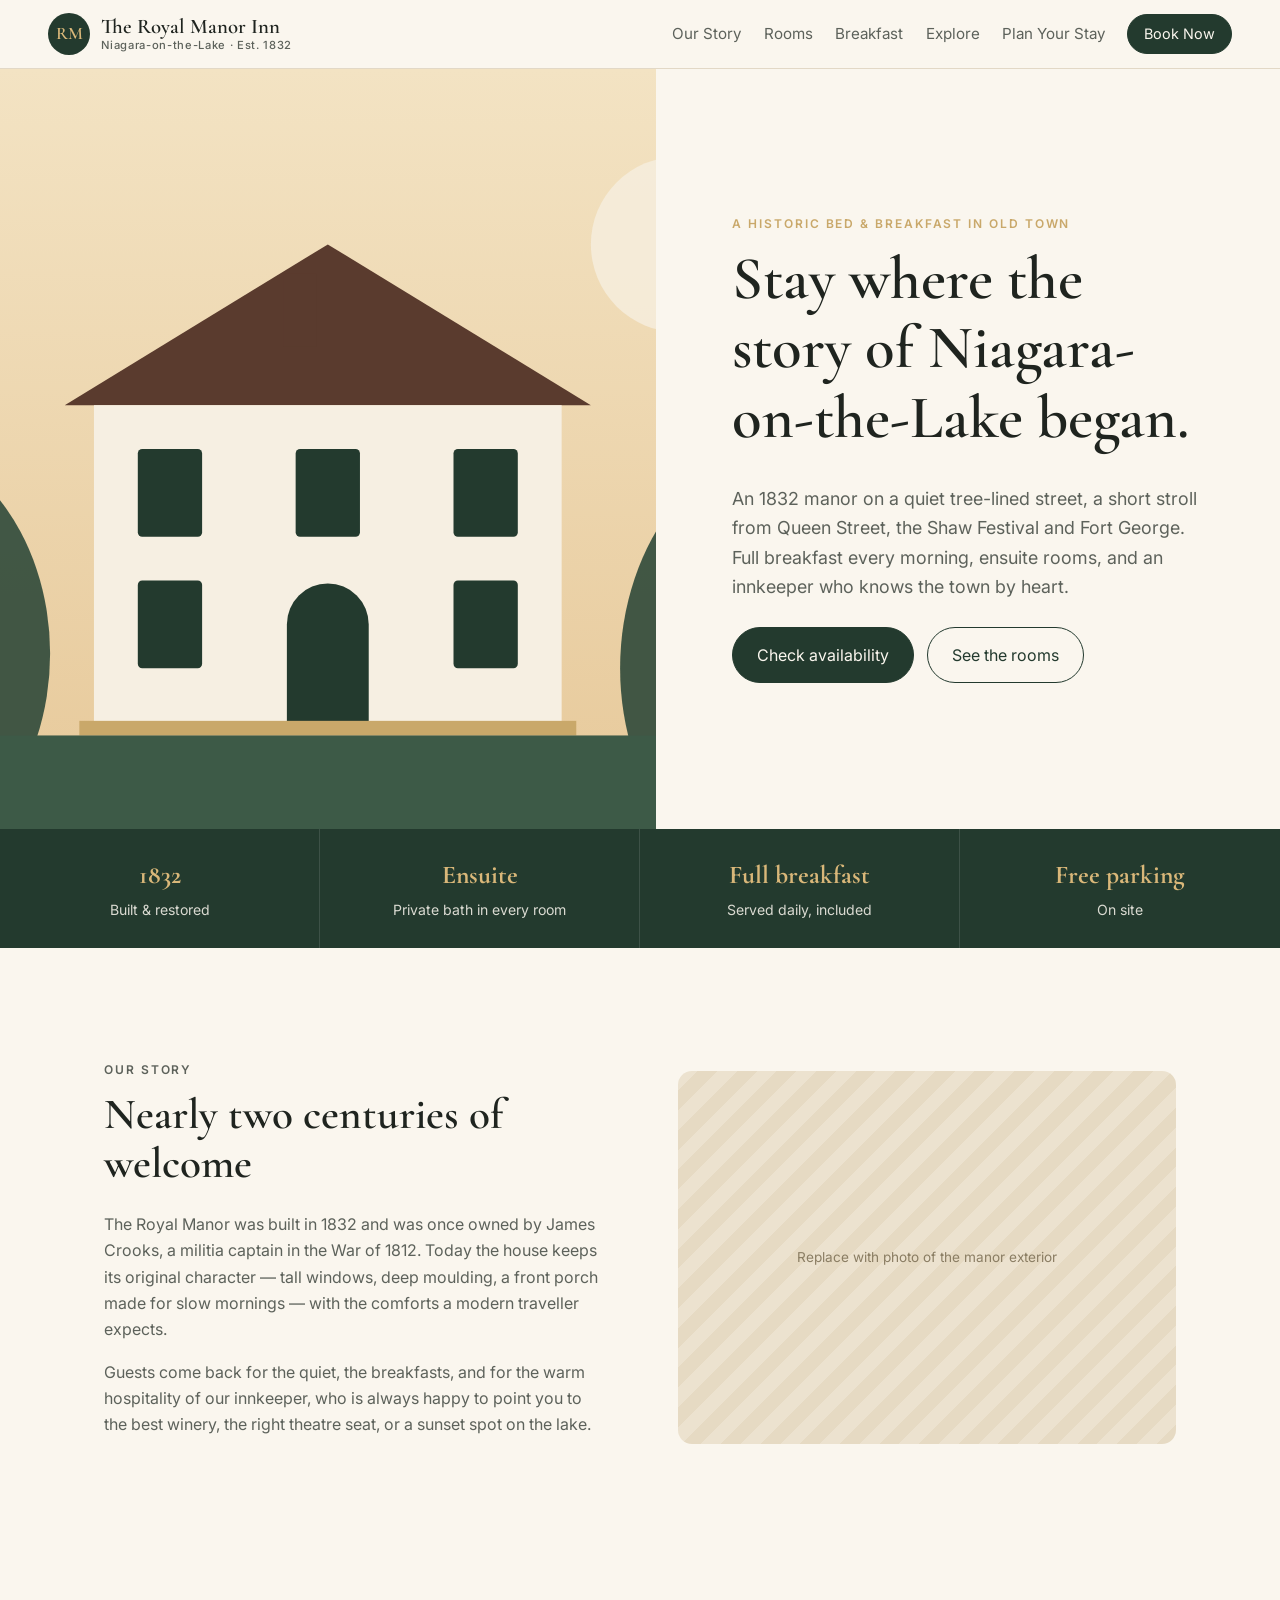
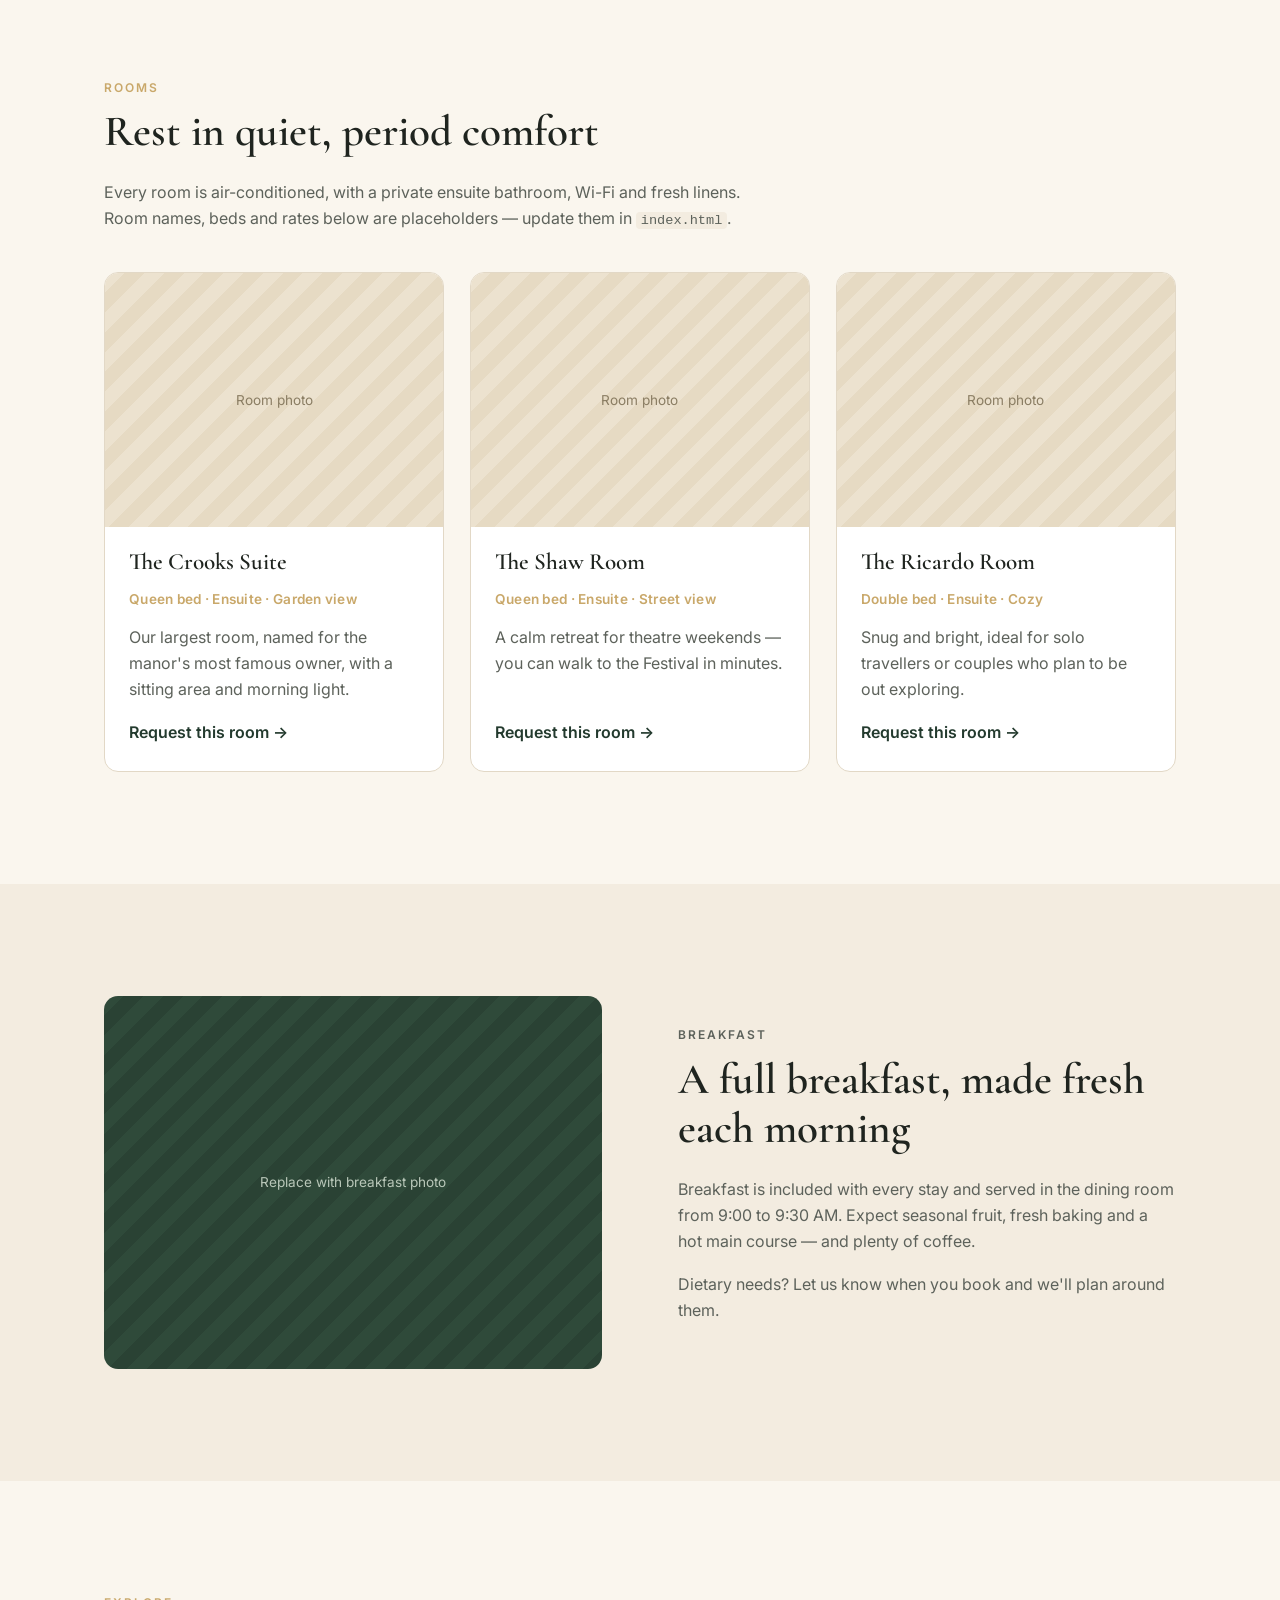
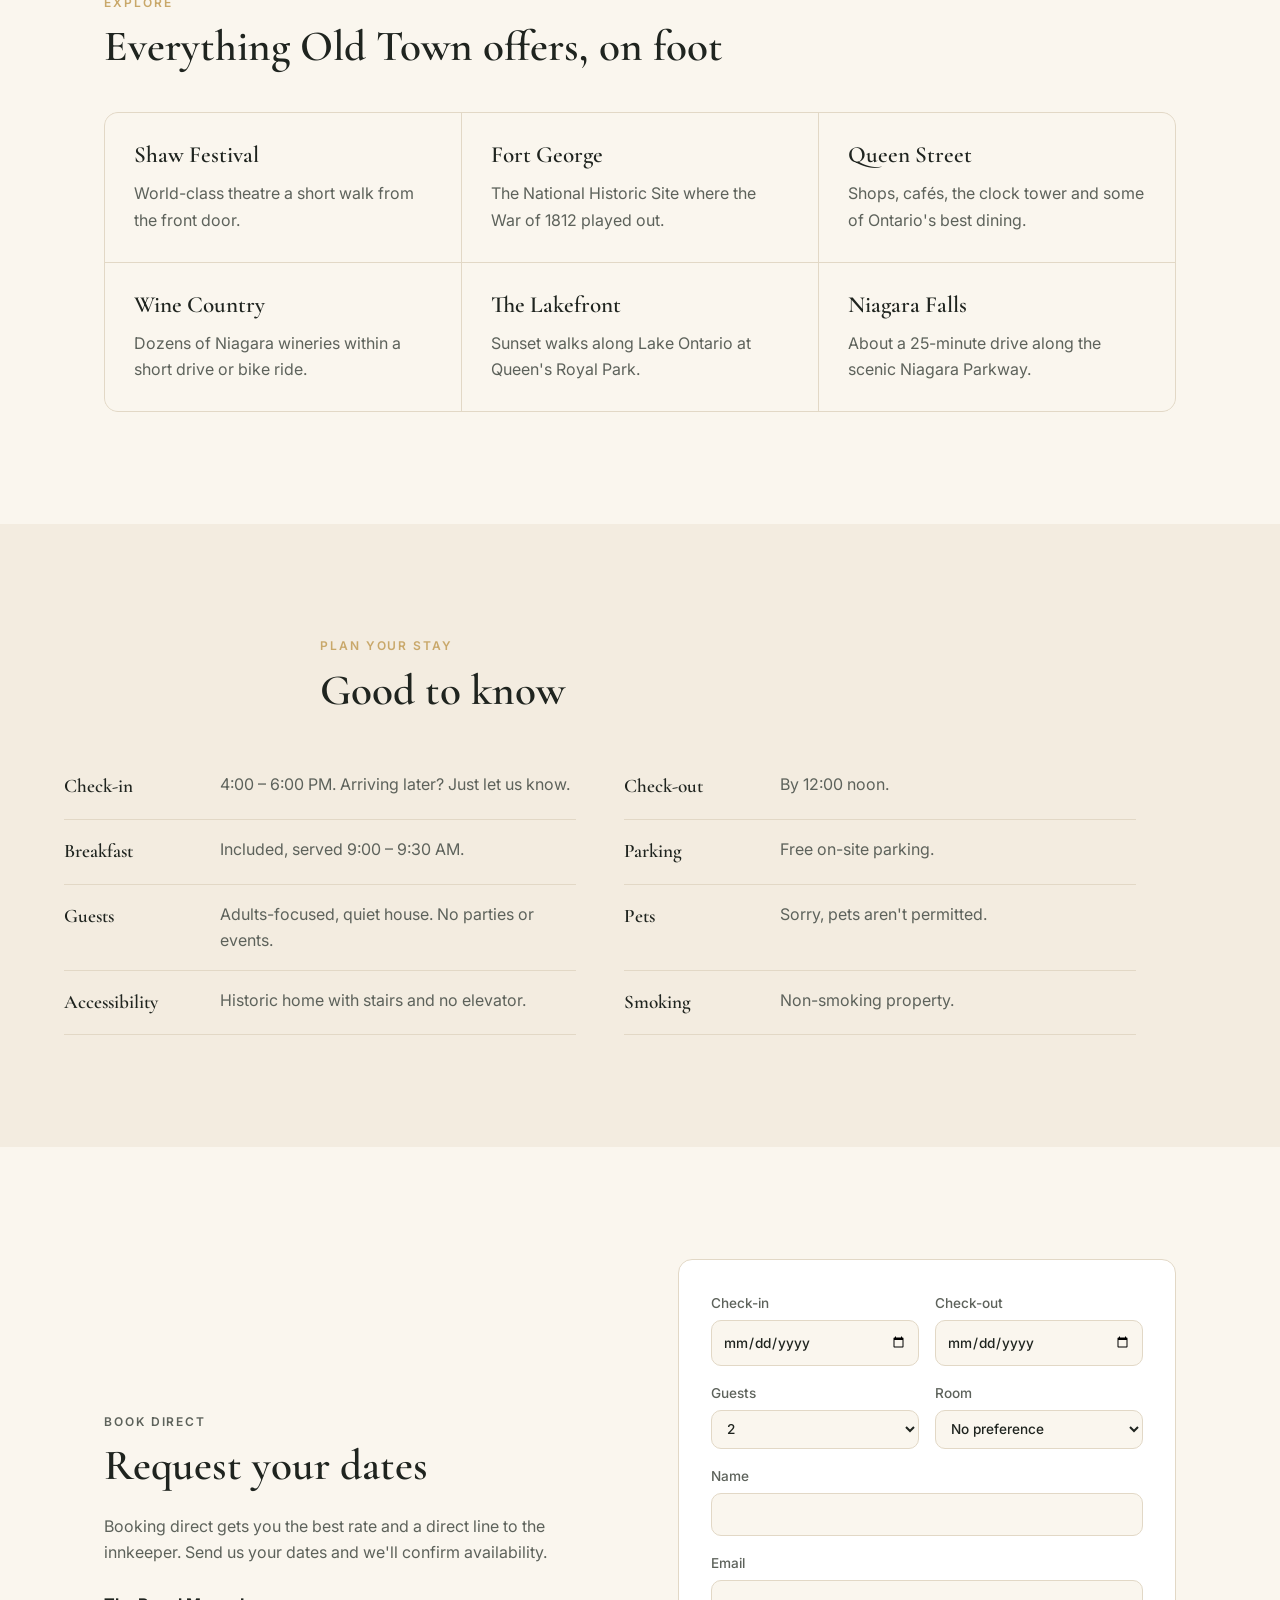
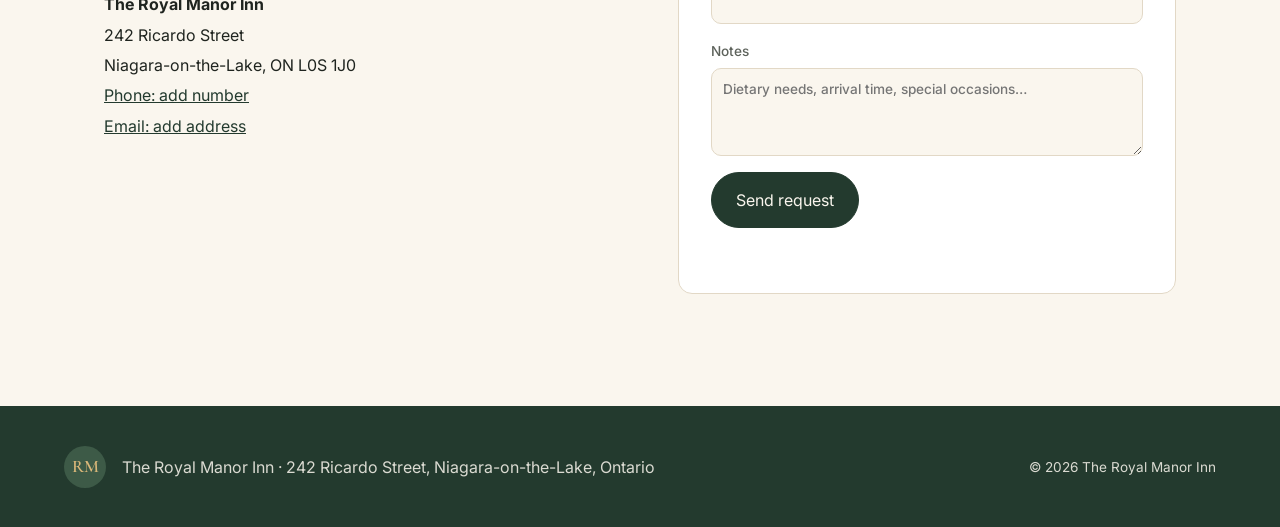
==== royal-manor-inn/index.html @ ff77e000 "Add Royal Manor Inn website revamp Single-page static site (HTML/CSS/JS) for the 1832 B&B in Niagara" ====
<!doctype html>
<html lang="en">
<head>
  <meta charset="utf-8">
  <meta name="viewport" content="width=device-width, initial-scale=1">
  <title>The Royal Manor Inn · Niagara-on-the-Lake</title>
  <meta name="description" content="A historic 1832 bed & breakfast in the Old Town of Niagara-on-the-Lake, steps from the Shaw Festival and Fort George.">
  <link rel="preconnect" href="https://fonts.googleapis.com">
  <link rel="preconnect" href="https://fonts.gstatic.com" crossorigin>
  <link href="https://fonts.googleapis.com/css2?family=Cormorant+Garamond:ital,wght@0,500;0,600;1,500&family=Inter:wght@400;500;600&display=swap" rel="stylesheet">
  <link rel="stylesheet" href="assets/styles.css">
  <link rel="icon" href="data:image/svg+xml,<svg xmlns='http://www.w3.org/2000/svg' viewBox='0 0 32 32'><rect width='32' height='32' rx='6' fill='%23233a2e'/><text x='16' y='22' font-family='Georgia' font-size='16' fill='%23d9b779' text-anchor='middle'>RM</text></svg>">
</head>
<body>

<header class="site-header" id="top">
  <a class="brand" href="#top" aria-label="The Royal Manor Inn, home">
    <span class="brand-mark">RM</span>
    <span class="brand-text">The Royal Manor Inn<small>Niagara-on-the-Lake · Est. 1832</small></span>
  </a>
  <button class="nav-toggle" aria-expanded="false" aria-controls="nav">Menu</button>
  <nav id="nav" class="nav">
    <a href="#story">Our Story</a>
    <a href="#rooms">Rooms</a>
    <a href="#breakfast">Breakfast</a>
    <a href="#explore">Explore</a>
    <a href="#stay">Plan Your Stay</a>
    <a class="btn btn-small" href="#book">Book Now</a>
  </nav>
</header>

<main>
  <!-- HERO -->
  <section class="hero">
    <div class="hero-art" aria-hidden="true">
      <!-- Placeholder illustration: replace with a real photo of the house (assets/hero.jpg) -->
      <svg viewBox="0 0 800 520" preserveAspectRatio="xMidYMid slice">
        <defs>
          <linearGradient id="sky" x1="0" y1="0" x2="0" y2="1">
            <stop offset="0" stop-color="#f3e3c3"/><stop offset="1" stop-color="#e7c99a"/>
          </linearGradient>
        </defs>
        <rect width="800" height="520" fill="url(#sky)"/>
        <circle cx="640" cy="120" r="60" fill="#f7efe0" opacity=".8"/>
        <g fill="#2f4a3a" opacity=".9">
          <ellipse cx="90" cy="400" rx="120" ry="150"/><ellipse cx="730" cy="410" rx="130" ry="160"/>
        </g>
        <g>
          <polygon points="220,230 400,120 580,230" fill="#5a3b2e"/>
          <rect x="240" y="230" width="320" height="220" fill="#f6efe2"/>
          <rect x="370" y="140" width="22" height="50" fill="#5a3b2e"/>
          <g fill="#233a2e">
            <rect x="270" y="260" width="44" height="60" rx="3"/><rect x="486" y="260" width="44" height="60" rx="3"/>
            <rect x="270" y="350" width="44" height="60" rx="3"/><rect x="486" y="350" width="44" height="60" rx="3"/>
            <rect x="378" y="260" width="44" height="60" rx="3"/>
            <path d="M372 450 v-70 a28 28 0 0 1 56 0 v70z"/>
          </g>
          <rect x="230" y="446" width="340" height="10" fill="#c9a86a"/>
        </g>
        <rect y="456" width="800" height="64" fill="#3d5a47"/>
      </svg>
    </div>
    <div class="hero-content">
      <p class="eyebrow">A historic bed &amp; breakfast in Old Town</p>
      <h1>Stay where the story of Niagara-on-the-Lake began.</h1>
      <p class="lead">An 1832 manor on a quiet tree-lined street, a short stroll from Queen Street, the Shaw Festival and Fort George. Full breakfast every morning, ensuite rooms, and an innkeeper who knows the town by heart.</p>
      <div class="hero-actions">
        <a class="btn" href="#book">Check availability</a>
        <a class="btn btn-ghost" href="#rooms">See the rooms</a>
      </div>
    </div>
  </section>

  <!-- QUICK FACTS -->
  <section class="facts" aria-label="At a glance">
    <div><strong>1832</strong><span>Built &amp; restored</span></div>
    <div><strong>Ensuite</strong><span>Private bath in every room</span></div>
    <div><strong>Full breakfast</strong><span>Served daily, included</span></div>
    <div><strong>Free parking</strong><span>On site</span></div>
  </section>

  <!-- STORY -->
  <section class="section split" id="story">
    <div>
      <p class="eyebrow">Our Story</p>
      <h2>Nearly two centuries of welcome</h2>
      <p>The Royal Manor was built in 1832 and was once owned by James Crooks, a militia captain in the War of 1812. Today the house keeps its original character — tall windows, deep moulding, a front porch made for slow mornings — with the comforts a modern traveller expects.</p>
      <p>Guests come back for the quiet, the breakfasts, and for the warm hospitality of our innkeeper, who is always happy to point you to the best winery, the right theatre seat, or a sunset spot on the lake.</p>
    </div>
    <figure class="frame">
      <div class="placeholder" data-label="Photo: front of the house">
        <span>Replace with photo of the manor exterior</span>
      </div>
    </figure>
  </section>

  <!-- ROOMS -->
  <section class="section" id="rooms">
    <div class="section-head">
      <p class="eyebrow">Rooms</p>
      <h2>Rest in quiet, period comfort</h2>
      <p>Every room is air-conditioned, with a private ensuite bathroom, Wi-Fi and fresh linens. Room names, beds and rates below are placeholders — update them in <code>index.html</code>.</p>
    </div>
    <div class="rooms">
      <article class="room">
        <div class="placeholder" data-label="Room photo"><span>Room photo</span></div>
        <div class="room-body">
          <h3>The Crooks Suite</h3>
          <p class="room-meta">Queen bed · Ensuite · Garden view</p>
          <p>Our largest room, named for the manor's most famous owner, with a sitting area and morning light.</p>
          <a class="link" href="#book">Request this room →</a>
        </div>
      </article>
      <article class="room">
        <div class="placeholder" data-label="Room photo"><span>Room photo</span></div>
        <div class="room-body">
          <h3>The Shaw Room</h3>
          <p class="room-meta">Queen bed · Ensuite · Street view</p>
          <p>A calm retreat for theatre weekends — you can walk to the Festival in minutes.</p>
          <a class="link" href="#book">Request this room →</a>
        </div>
      </article>
      <article class="room">
        <div class="placeholder" data-label="Room photo"><span>Room photo</span></div>
        <div class="room-body">
          <h3>The Ricardo Room</h3>
          <p class="room-meta">Double bed · Ensuite · Cozy</p>
          <p>Snug and bright, ideal for solo travellers or couples who plan to be out exploring.</p>
          <a class="link" href="#book">Request this room →</a>
        </div>
      </article>
    </div>
  </section>

  <!-- BREAKFAST -->
  <section class="section band" id="breakfast">
    <div class="split">
      <figure class="frame">
        <div class="placeholder dark" data-label="Breakfast photo"><span>Replace with breakfast photo</span></div>
      </figure>
      <div>
        <p class="eyebrow">Breakfast</p>
        <h2>A full breakfast, made fresh each morning</h2>
        <p>Breakfast is included with every stay and served in the dining room from 9:00 to 9:30 AM. Expect seasonal fruit, fresh baking and a hot main course — and plenty of coffee.</p>
        <p>Dietary needs? Let us know when you book and we'll plan around them.</p>
      </div>
    </div>
  </section>

  <!-- EXPLORE -->
  <section class="section" id="explore">
    <div class="section-head">
      <p class="eyebrow">Explore</p>
      <h2>Everything Old Town offers, on foot</h2>
    </div>
    <ul class="explore">
      <li><h3>Shaw Festival</h3><p>World-class theatre a short walk from the front door.</p></li>
      <li><h3>Fort George</h3><p>The National Historic Site where the War of 1812 played out.</p></li>
      <li><h3>Queen Street</h3><p>Shops, cafés, the clock tower and some of Ontario's best dining.</p></li>
      <li><h3>Wine Country</h3><p>Dozens of Niagara wineries within a short drive or bike ride.</p></li>
      <li><h3>The Lakefront</h3><p>Sunset walks along Lake Ontario at Queen's Royal Park.</p></li>
      <li><h3>Niagara Falls</h3><p>About a 25-minute drive along the scenic Niagara Parkway.</p></li>
    </ul>
  </section>

  <!-- PLAN YOUR STAY -->
  <section class="section band" id="stay">
    <div class="section-head">
      <p class="eyebrow">Plan Your Stay</p>
      <h2>Good to know</h2>
    </div>
    <dl class="policies">
      <div><dt>Check-in</dt><dd>4:00 – 6:00 PM. Arriving later? Just let us know.</dd></div>
      <div><dt>Check-out</dt><dd>By 12:00 noon.</dd></div>
      <div><dt>Breakfast</dt><dd>Included, served 9:00 – 9:30 AM.</dd></div>
      <div><dt>Parking</dt><dd>Free on-site parking.</dd></div>
      <div><dt>Guests</dt><dd>Adults-focused, quiet house. No parties or events.</dd></div>
      <div><dt>Pets</dt><dd>Sorry, pets aren't permitted.</dd></div>
      <div><dt>Accessibility</dt><dd>Historic home with stairs and no elevator.</dd></div>
      <div><dt>Smoking</dt><dd>Non-smoking property.</dd></div>
    </dl>
  </section>

  <!-- BOOK -->
  <section class="section" id="book">
    <div class="split">
      <div>
        <p class="eyebrow">Book Direct</p>
        <h2>Request your dates</h2>
        <p>Booking direct gets you the best rate and a direct line to the innkeeper. Send us your dates and we'll confirm availability.</p>
        <address>
          <strong>The Royal Manor Inn</strong><br>
          242 Ricardo Street<br>
          Niagara-on-the-Lake, ON L0S 1J0<br>
          <a href="tel:+10000000000">Phone: add number</a><br>
          <a href="mailto:hello@example.com">Email: add address</a>
        </address>
      </div>
      <form class="booking" id="booking-form" novalidate>
        <div class="row">
          <label>Check-in<input type="date" name="checkin" required></label>
          <label>Check-out<input type="date" name="checkout" required></label>
        </div>
        <div class="row">
          <label>Guests
            <select name="guests"><option>1</option><option selected>2</option><option>3</option><option>4</option></select>
          </label>
          <label>Room
            <select name="room"><option>No preference</option><option>The Crooks Suite</option><option>The Shaw Room</option><option>The Ricardo Room</option></select>
          </label>
        </div>
        <label>Name<input type="text" name="name" autocomplete="name" required></label>
        <label>Email<input type="email" name="email" autocomplete="email" required></label>
        <label>Notes<textarea name="notes" rows="3" placeholder="Dietary needs, arrival time, special occasions…"></textarea></label>
        <button class="btn" type="submit">Send request</button>
        <p class="form-status" role="status" aria-live="polite"></p>
      </form>
    </div>
  </section>
</main>

<footer class="site-footer">
  <div>
    <span class="brand-mark">RM</span>
    <p>The Royal Manor Inn · 242 Ricardo Street, Niagara-on-the-Lake, Ontario</p>
  </div>
  <p class="small">© <span id="year"></span> The Royal Manor Inn</p>
</footer>

<script src="assets/main.js"></script>
</body>
</html>
---- royal-manor-inn/assets/styles.css ----
:root {
  --green: #233a2e;
  --green-2: #3d5a47;
  --gold: #c9a86a;
  --gold-2: #d9b779;
  --cream: #faf6ee;
  --paper: #f3ece0;
  --ink: #1f241f;
  --muted: #5d625b;
  --line: #e2d8c6;
  --radius: 14px;
  --serif: "Cormorant Garamond", Georgia, serif;
  --sans: "Inter", system-ui, -apple-system, sans-serif;
}

* { box-sizing: border-box; }
html { scroll-behavior: smooth; scroll-padding-top: 80px; }
body { margin: 0; font: 400 16px/1.65 var(--sans); color: var(--ink); background: var(--cream); }
img, svg { display: block; max-width: 100%; }
a { color: inherit; }
h1, h2, h3 { font-family: var(--serif); font-weight: 600; line-height: 1.15; margin: 0 0 .5em; }
h1 { font-size: clamp(2.3rem, 5vw, 3.8rem); }
h2 { font-size: clamp(1.9rem, 3.5vw, 2.7rem); }
h3 { font-size: 1.45rem; }
p { margin: 0 0 1em; }
code { font-size: .85em; background: var(--paper); padding: .1em .35em; border-radius: 4px; }

.eyebrow { text-transform: uppercase; letter-spacing: .16em; font-size: .75rem; font-weight: 600; color: var(--gold); margin-bottom: .8em; }
.lead { font-size: 1.12rem; color: var(--muted); max-width: 36em; }

/* Buttons */
.btn { display: inline-block; background: var(--green); color: var(--cream); text-decoration: none; padding: .85em 1.5em; border-radius: 999px; font-weight: 500; border: 1px solid var(--green); cursor: pointer; font: inherit; transition: background .2s, color .2s; }
.btn:hover { background: var(--green-2); }
.btn-ghost { background: transparent; color: var(--green); }
.btn-ghost:hover { background: var(--green); color: var(--cream); }
.btn-small { padding: .5em 1.1em; font-size: .9rem; }
.link { color: var(--green); font-weight: 600; text-decoration: none; }
.link:hover { text-decoration: underline; }

/* Header */
.site-header { position: sticky; top: 0; z-index: 10; display: flex; align-items: center; justify-content: space-between; gap: 1rem; padding: .8rem clamp(16px, 4vw, 48px); background: rgba(250, 246, 238, .92); backdrop-filter: blur(8px); border-bottom: 1px solid var(--line); }
.brand { display: flex; align-items: center; gap: .7rem; text-decoration: none; }
.brand-mark { display: grid; place-items: center; width: 42px; height: 42px; border-radius: 50%; background: var(--green); color: var(--gold-2); font-family: var(--serif); font-weight: 600; font-size: 1.1rem; flex: none; }
.brand-text { font-family: var(--serif); font-size: 1.3rem; font-weight: 600; line-height: 1.1; }
.brand-text small { display: block; font-family: var(--sans); font-size: .7rem; font-weight: 500; color: var(--muted); letter-spacing: .06em; }
.nav { display: flex; align-items: center; gap: 1.4rem; }
.nav a:not(.btn) { text-decoration: none; font-size: .95rem; color: var(--muted); }
.nav a:not(.btn):hover { color: var(--ink); }
.nav-toggle { display: none; background: none; border: 1px solid var(--line); border-radius: 999px; padding: .4em 1em; font: inherit; cursor: pointer; }

/* Hero */
.hero { display: grid; grid-template-columns: 1.05fr 1fr; min-height: min(86vh, 760px); }
.hero-art { position: relative; overflow: hidden; }
.hero-art svg { width: 100%; height: 100%; }
.hero-content { align-self: center; padding: clamp(32px, 6vw, 88px); }
.hero-actions { display: flex; flex-wrap: wrap; gap: .8rem; margin-top: 1.6rem; }

/* Facts */
.facts { display: grid; grid-template-columns: repeat(4, 1fr); background: var(--green); color: var(--cream); }
.facts div { padding: 1.6rem 1rem; text-align: center; border-right: 1px solid rgba(255,255,255,.12); }
.facts div:last-child { border-right: 0; }
.facts strong { display: block; font-family: var(--serif); font-size: 1.6rem; color: var(--gold-2); }
.facts span { font-size: .88rem; opacity: .85; }

/* Sections */
.section { padding: clamp(56px, 9vw, 112px) clamp(16px, 5vw, 64px); max-width: 1200px; margin: 0 auto; }
.band { max-width: none; background: var(--paper); }
.band > * { max-width: 1072px; margin-left: auto; margin-right: auto; }
.section-head { max-width: 640px; margin-bottom: 2.5rem; }
.section-head p:last-child { color: var(--muted); }
.split { display: grid; grid-template-columns: 1fr 1fr; gap: clamp(32px, 6vw, 80px); align-items: center; }
.split p { color: var(--muted); }

/* Placeholder images */
.frame { margin: 0; }
.placeholder { aspect-ratio: 4 / 3; border-radius: var(--radius); background: repeating-linear-gradient(135deg, #ece2cf 0 14px, #e6dac3 14px 28px); display: grid; place-items: center; color: #8a7d63; font-size: .85rem; text-align: center; padding: 1rem; }
.placeholder.dark { background: repeating-linear-gradient(135deg, #2f4a3a 0 14px, #2a4234 14px 28px); color: #b9c7b9; }

/* Rooms */
.rooms { display: grid; grid-template-columns: repeat(3, 1fr); gap: 1.6rem; }
.room { background: #fff; border: 1px solid var(--line); border-radius: var(--radius); overflow: hidden; display: flex; flex-direction: column; transition: transform .25s, box-shadow .25s; }
.room:hover { transform: translateY(-4px); box-shadow: 0 18px 40px -24px rgba(35,58,46,.45); }
.room .placeholder { border-radius: 0; }
.room-body { padding: 1.4rem 1.5rem 1.6rem; display: flex; flex-direction: column; flex: 1; }
.room-body p { color: var(--muted); }
.room-body .link { margin-top: auto; }
.room-meta { font-size: .85rem; letter-spacing: .02em; color: var(--gold) !important; font-weight: 600; }

/* Explore */
.explore { list-style: none; margin: 0; padding: 0; display: grid; grid-template-columns: repeat(3, 1fr); gap: 1px; background: var(--line); border: 1px solid var(--line); border-radius: var(--radius); overflow: hidden; }
.explore li { background: var(--cream); padding: 1.8rem; }
.explore p { color: var(--muted); margin: 0; }

/* Policies */
.policies { display: grid; grid-template-columns: repeat(2, 1fr); gap: 0 3rem; margin: 0; }
.policies div { display: grid; grid-template-columns: 140px 1fr; gap: 1rem; padding: 1rem 0; border-bottom: 1px solid var(--line); }
.policies dt { font-family: var(--serif); font-size: 1.2rem; font-weight: 600; }
.policies dd { margin: 0; color: var(--muted); }

/* Booking */
address { font-style: normal; line-height: 1.9; margin-top: 1.5rem; }
address a { color: var(--green); }
.booking { background: #fff; border: 1px solid var(--line); border-radius: var(--radius); padding: clamp(20px, 3vw, 32px); display: grid; gap: 1rem; }
.booking .row { display: grid; grid-template-columns: 1fr 1fr; gap: 1rem; }
.booking label { display: grid; gap: .35rem; font-size: .85rem; font-weight: 500; color: var(--muted); }
.booking input, .booking select, .booking textarea { font: inherit; color: var(--ink); padding: .7em .8em; border: 1px solid var(--line); border-radius: 10px; background: var(--cream); width: 100%; }
.booking input:focus, .booking select:focus, .booking textarea:focus { outline: 2px solid var(--gold); outline-offset: 1px; }
.booking .btn { justify-self: start; }
.form-status { margin: 0; font-size: .9rem; min-height: 1.2em; }
.form-status.error { color: #9b2c2c; }
.form-status.ok { color: var(--green-2); }

/* Footer */
.site-footer { background: var(--green); color: var(--cream); padding: 2.5rem clamp(16px, 5vw, 64px); display: flex; justify-content: space-between; align-items: center; flex-wrap: wrap; gap: 1rem; }
.site-footer div { display: flex; align-items: center; gap: 1rem; }
.site-footer p { margin: 0; opacity: .85; }
.site-footer .brand-mark { background: var(--green-2); }
.small { font-size: .85rem; }

/* Reveal */
.reveal { opacity: 0; transform: translateY(16px); transition: opacity .7s ease, transform .7s ease; }
.reveal.in { opacity: 1; transform: none; }
@media (prefers-reduced-motion: reduce) { .reveal { opacity: 1; transform: none; transition: none; } html { scroll-behavior: auto; } }

/* Responsive */
@media (max-width: 960px) {
  .hero { grid-template-columns: 1fr; min-height: 0; }
  .hero-art { height: 46vw; min-height: 240px; }
  .rooms, .explore { grid-template-columns: repeat(2, 1fr); }
  .policies { grid-template-columns: 1fr; }
}
@media (max-width: 760px) {
  .nav-toggle { display: block; }
  .nav { position: absolute; top: 100%; left: 0; right: 0; flex-direction: column; align-items: stretch; gap: 0; background: var(--cream); border-bottom: 1px solid var(--line); padding: .5rem 16px 1rem; display: none; }
  .nav.open { display: flex; }
  .nav a { padding: .7rem 0; }
  .nav .btn { text-align: center; margin-top: .5rem; }
  .facts { grid-template-columns: repeat(2, 1fr); }
  .facts div:nth-child(2) { border-right: 0; }
  .facts div:nth-child(-n+2) { border-bottom: 1px solid rgba(255,255,255,.12); }
  .split, .rooms, .explore, .booking .row { grid-template-columns: 1fr; }
  .policies div { grid-template-columns: 1fr; gap: .2rem; }
  .brand-text small { display: none; }
}
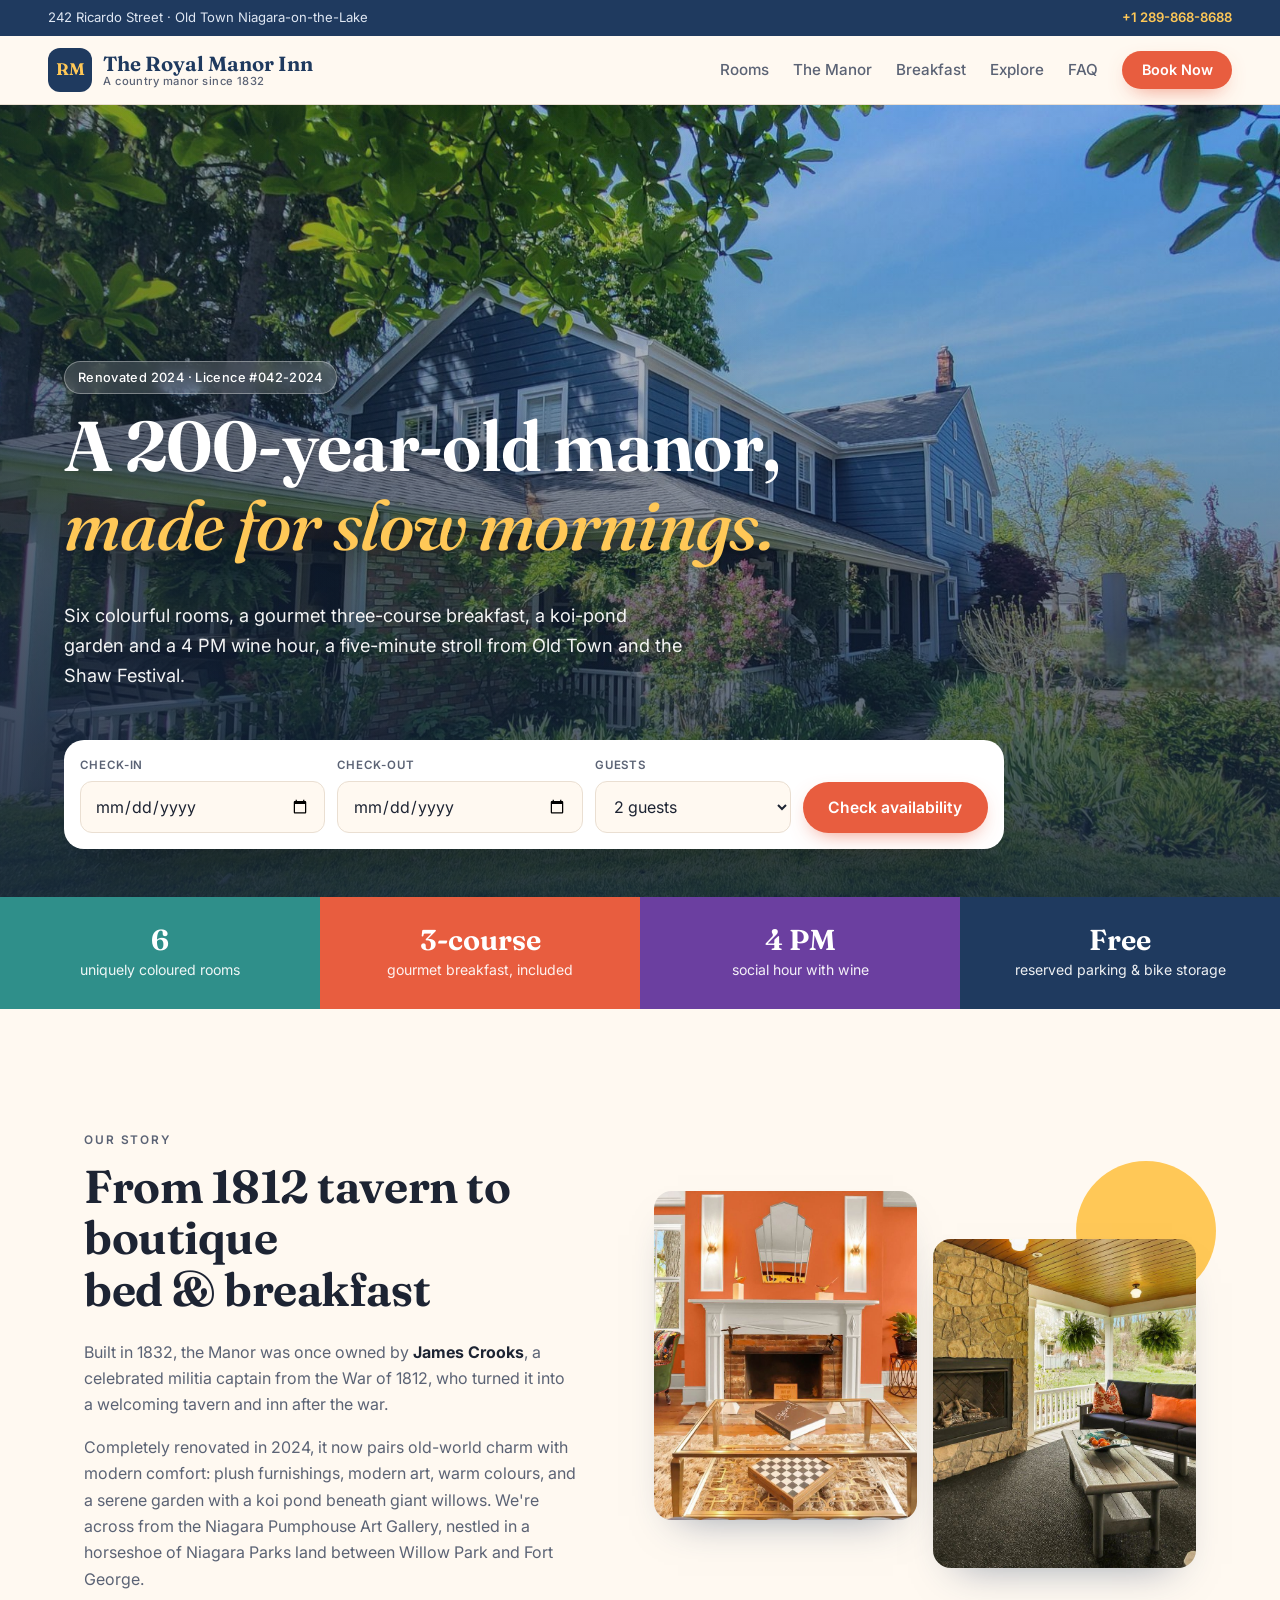
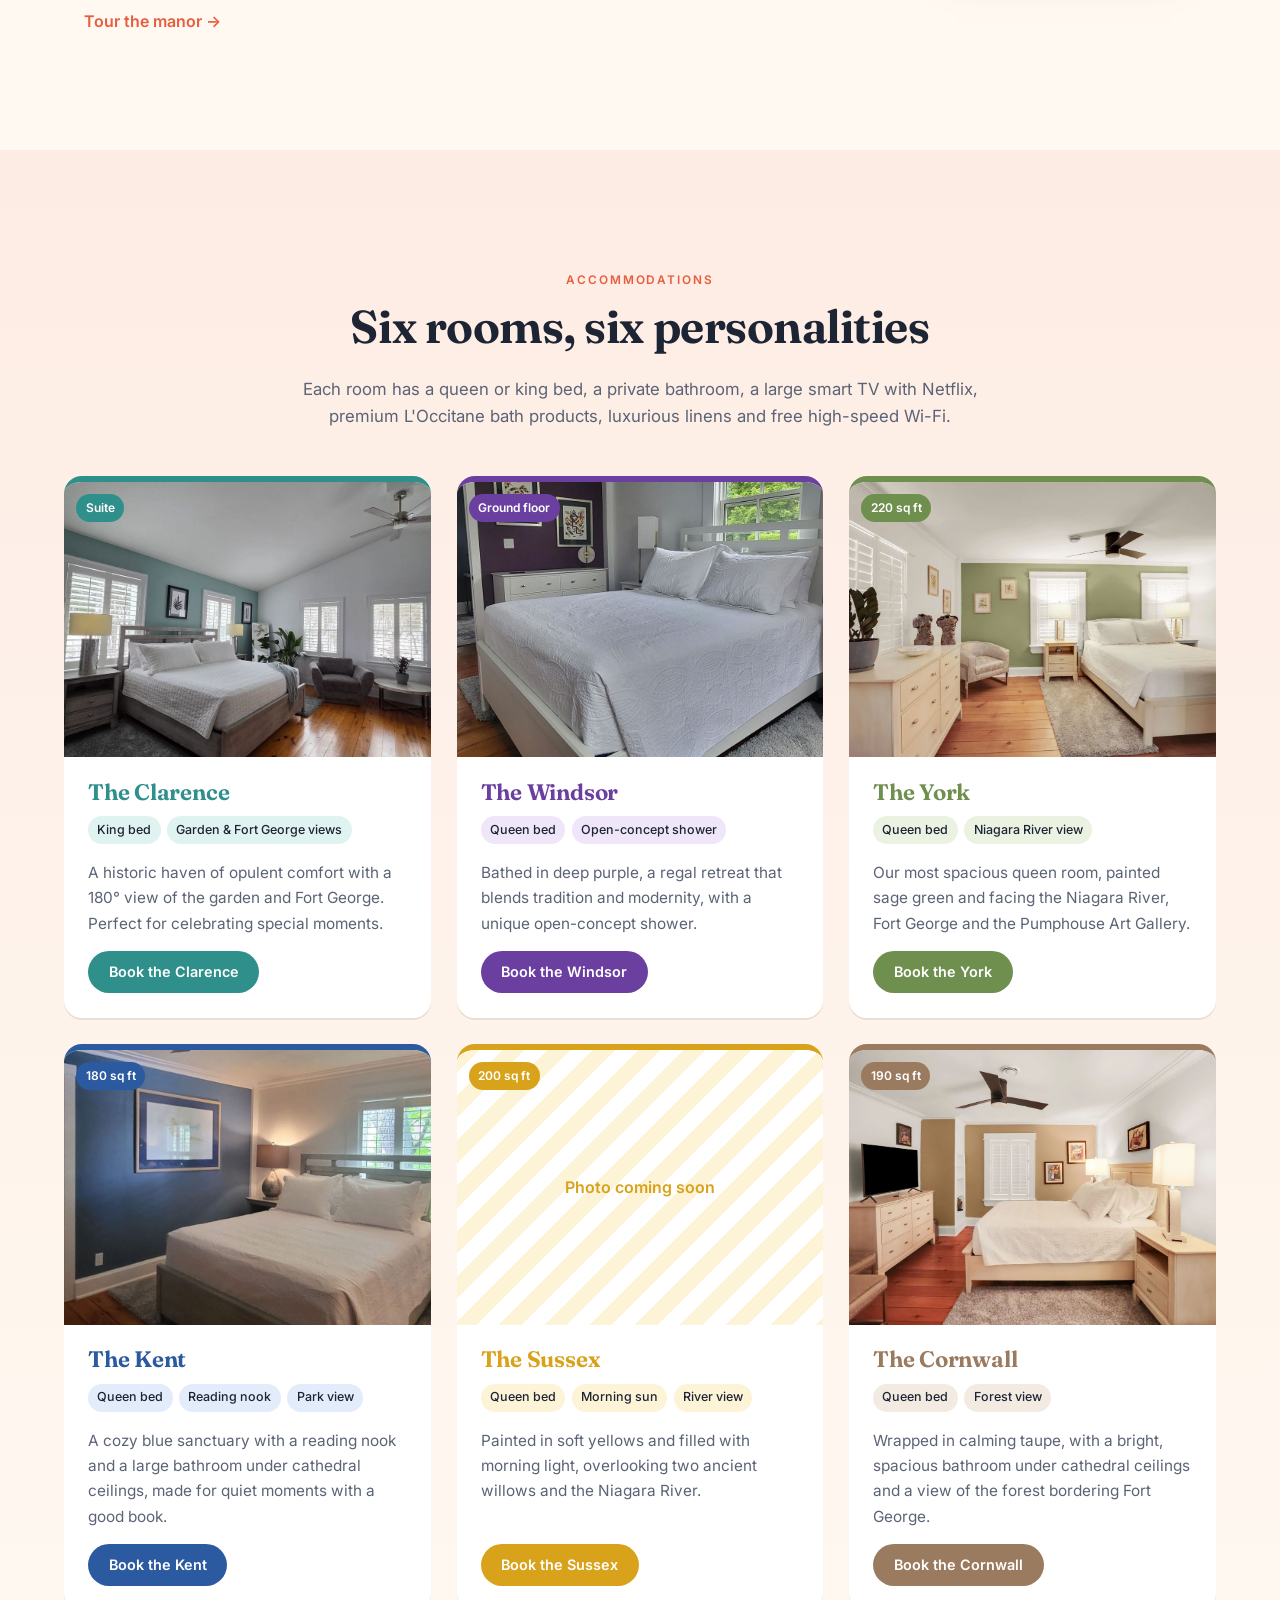
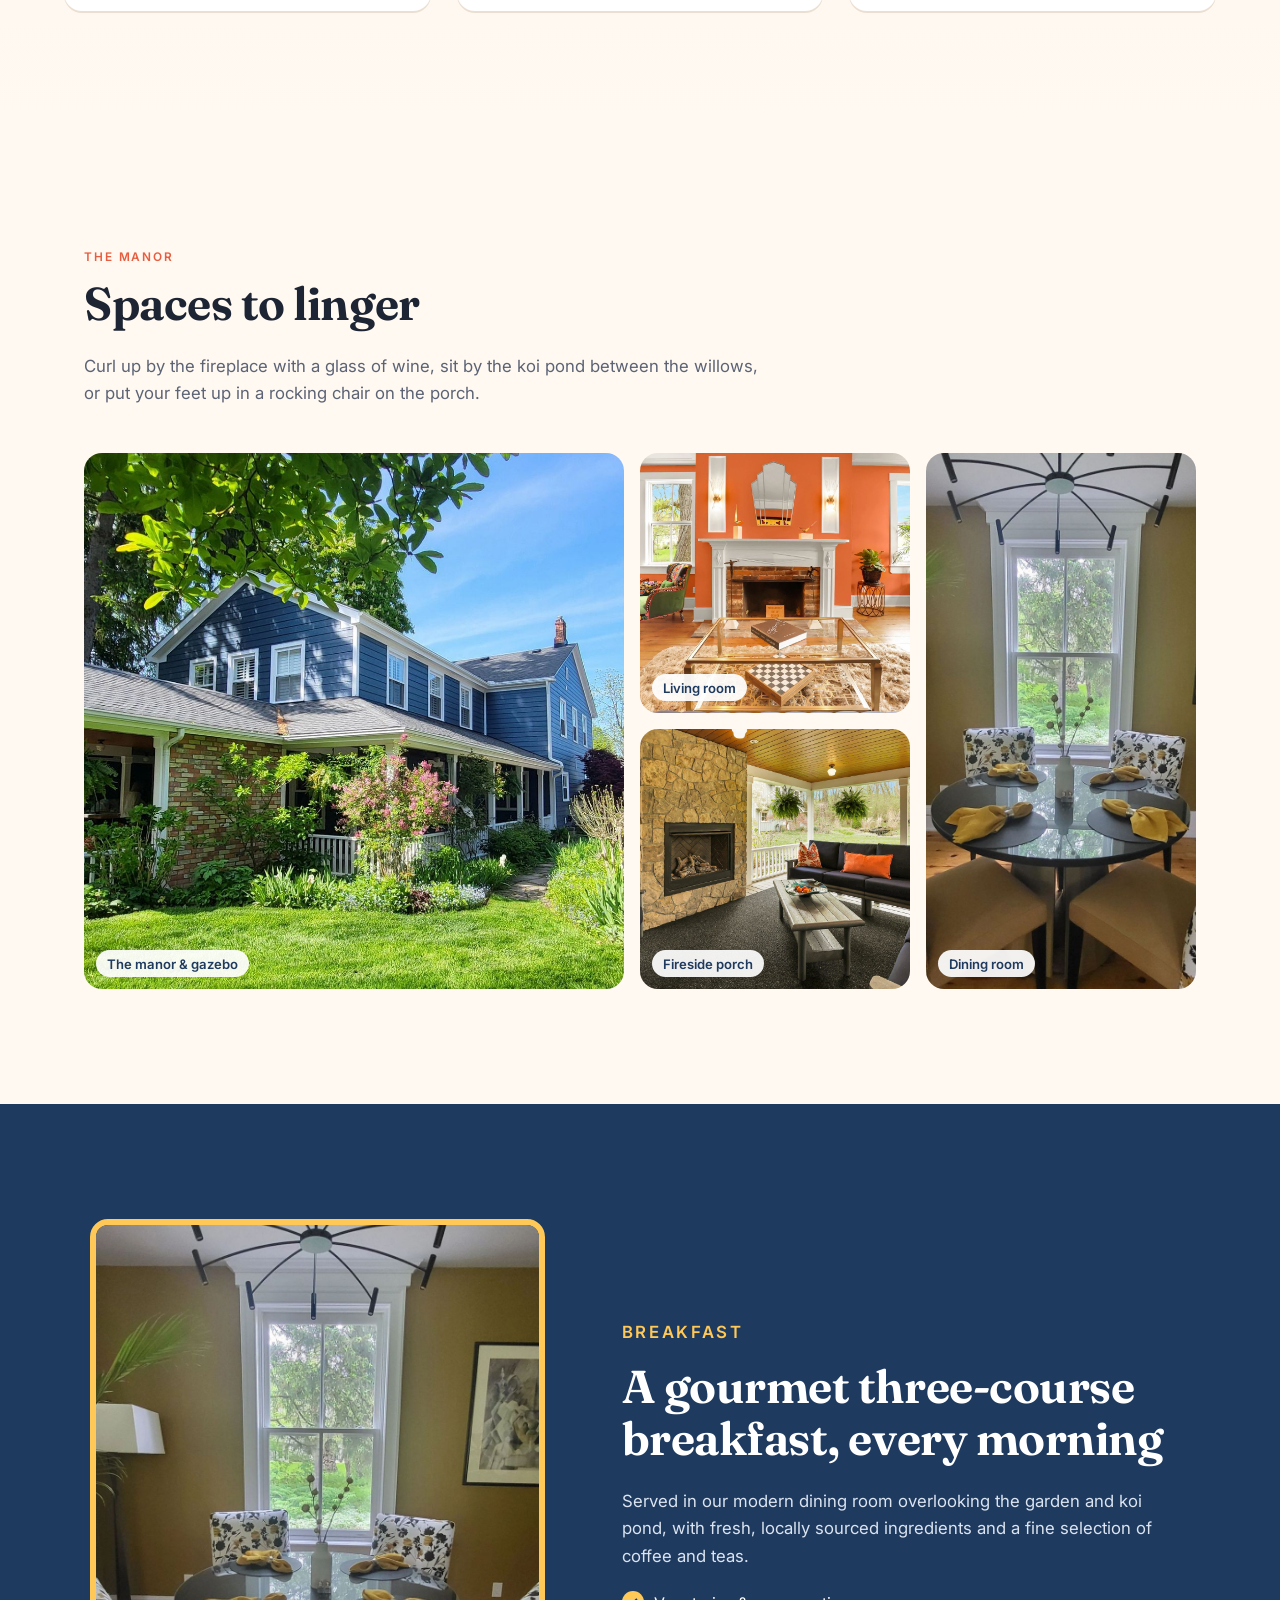
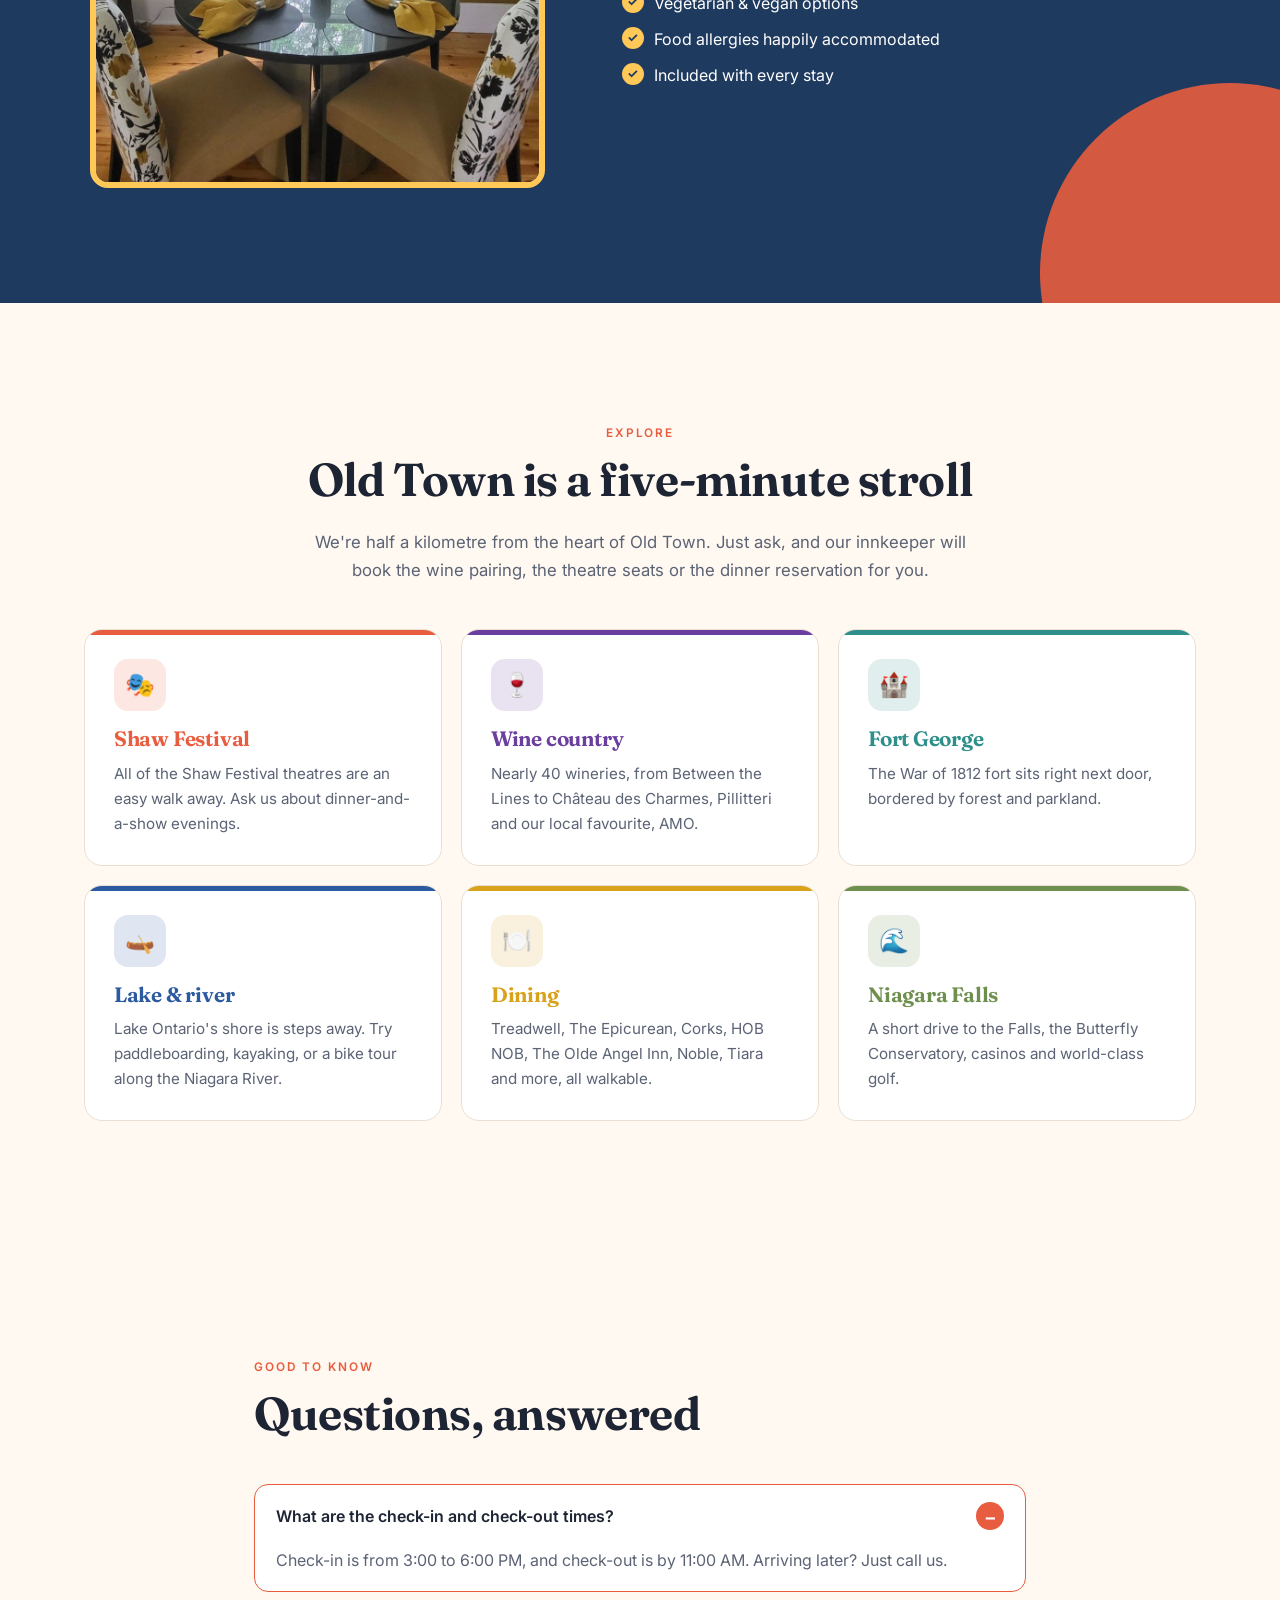
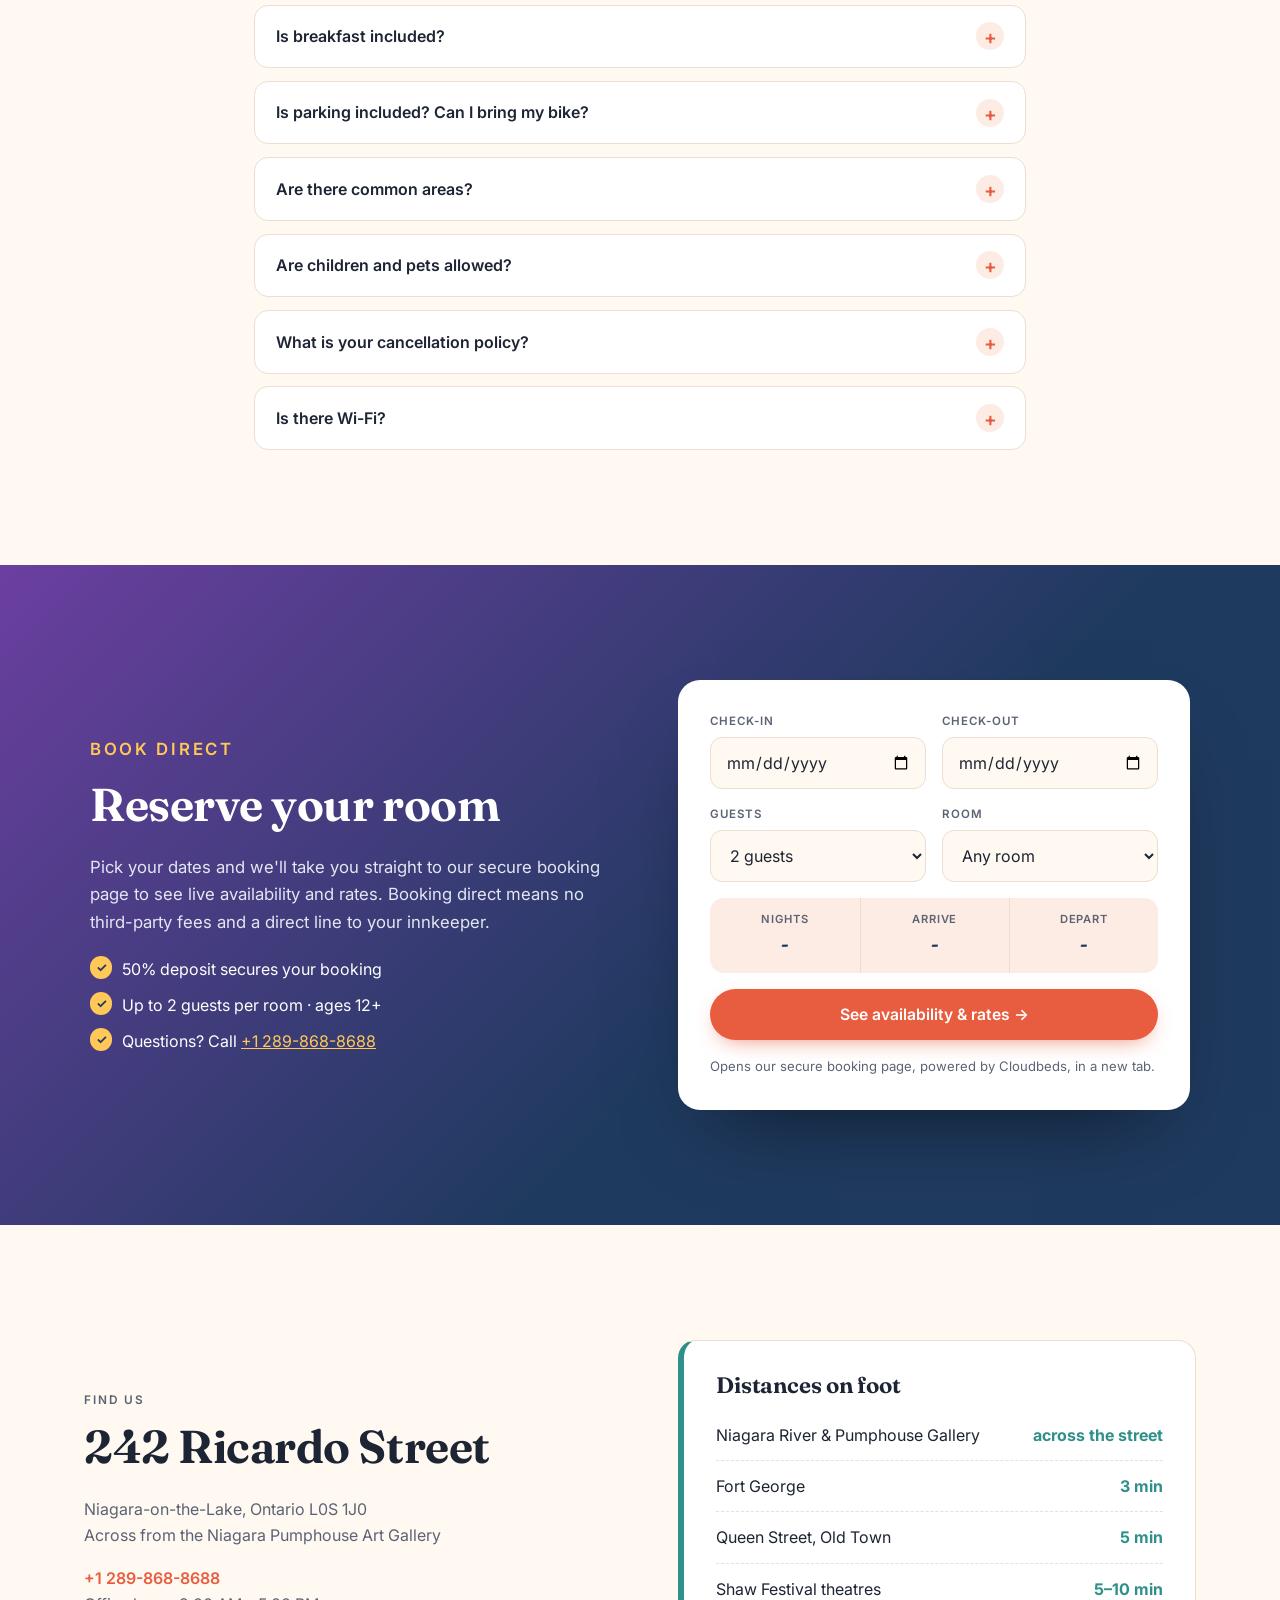
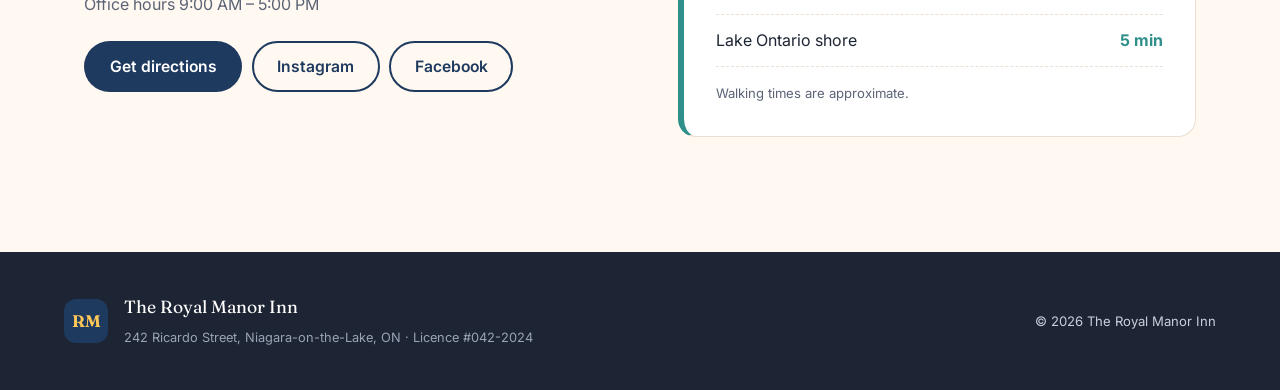
==== commit ea69627e: "Royal Manor Inn: colourful redesign with real photos and Cloudbeds booking - Use the inn's own photo" ====
--- a/royal-manor-inn/index.html
+++ b/royal-manor-inn/index.html
@@ -4,229 +4,304 @@
   <meta charset="utf-8">
   <meta name="viewport" content="width=device-width, initial-scale=1">
   <title>The Royal Manor Inn · Niagara-on-the-Lake</title>
-  <meta name="description" content="A historic 1832 bed & breakfast in the Old Town of Niagara-on-the-Lake, steps from the Shaw Festival and Fort George.">
+  <meta name="description" content="A renovated 1832 country manor bed & breakfast in Old Town Niagara-on-the-Lake. Six colourful rooms, gourmet three-course breakfast, garden and koi pond, steps from the Shaw Festival.">
   <link rel="preconnect" href="https://fonts.googleapis.com">
   <link rel="preconnect" href="https://fonts.gstatic.com" crossorigin>
-  <link href="https://fonts.googleapis.com/css2?family=Cormorant+Garamond:ital,wght@0,500;0,600;1,500&family=Inter:wght@400;500;600&display=swap" rel="stylesheet">
+  <link href="https://fonts.googleapis.com/css2?family=Fraunces:ital,opsz,wght@0,9..144,500;0,9..144,650;1,9..144,500&family=Inter:wght@400;500;600&display=swap" rel="stylesheet">
   <link rel="stylesheet" href="assets/styles.css">
-  <link rel="icon" href="data:image/svg+xml,<svg xmlns='http://www.w3.org/2000/svg' viewBox='0 0 32 32'><rect width='32' height='32' rx='6' fill='%23233a2e'/><text x='16' y='22' font-family='Georgia' font-size='16' fill='%23d9b779' text-anchor='middle'>RM</text></svg>">
+  <link rel="icon" href="data:image/svg+xml,<svg xmlns='http://www.w3.org/2000/svg' viewBox='0 0 32 32'><rect width='32' height='32' rx='8' fill='%231f3a5f'/><text x='16' y='22' font-family='Georgia' font-size='15' fill='%23ffc857' text-anchor='middle'>RM</text></svg>">
 </head>
 <body>
+
+<div class="topbar">
+  <span>242 Ricardo Street · Old Town Niagara-on-the-Lake</span>
+  <a href="tel:+12898688688">+1 289-868-8688</a>
+</div>
 
 <header class="site-header" id="top">
   <a class="brand" href="#top" aria-label="The Royal Manor Inn, home">
     <span class="brand-mark">RM</span>
-    <span class="brand-text">The Royal Manor Inn<small>Niagara-on-the-Lake · Est. 1832</small></span>
+    <span class="brand-text">The Royal Manor Inn<small>A country manor since 1832</small></span>
   </a>
-  <button class="nav-toggle" aria-expanded="false" aria-controls="nav">Menu</button>
+  <button class="nav-toggle" aria-expanded="false" aria-controls="nav"><span></span><span></span><span></span><b class="sr-only">Menu</b></button>
   <nav id="nav" class="nav">
-    <a href="#story">Our Story</a>
     <a href="#rooms">Rooms</a>
+    <a href="#manor">The Manor</a>
     <a href="#breakfast">Breakfast</a>
     <a href="#explore">Explore</a>
-    <a href="#stay">Plan Your Stay</a>
-    <a class="btn btn-small" href="#book">Book Now</a>
+    <a href="#faq">FAQ</a>
+    <a class="btn btn-coral btn-small" href="#book">Book Now</a>
   </nav>
 </header>
 
 <main>
   <!-- HERO -->
   <section class="hero">
-    <div class="hero-art" aria-hidden="true">
-      <!-- Placeholder illustration: replace with a real photo of the house (assets/hero.jpg) -->
-      <svg viewBox="0 0 800 520" preserveAspectRatio="xMidYMid slice">
-        <defs>
-          <linearGradient id="sky" x1="0" y1="0" x2="0" y2="1">
-            <stop offset="0" stop-color="#f3e3c3"/><stop offset="1" stop-color="#e7c99a"/>
-          </linearGradient>
-        </defs>
-        <rect width="800" height="520" fill="url(#sky)"/>
-        <circle cx="640" cy="120" r="60" fill="#f7efe0" opacity=".8"/>
-        <g fill="#2f4a3a" opacity=".9">
-          <ellipse cx="90" cy="400" rx="120" ry="150"/><ellipse cx="730" cy="410" rx="130" ry="160"/>
-        </g>
-        <g>
-          <polygon points="220,230 400,120 580,230" fill="#5a3b2e"/>
-          <rect x="240" y="230" width="320" height="220" fill="#f6efe2"/>
-          <rect x="370" y="140" width="22" height="50" fill="#5a3b2e"/>
-          <g fill="#233a2e">
-            <rect x="270" y="260" width="44" height="60" rx="3"/><rect x="486" y="260" width="44" height="60" rx="3"/>
-            <rect x="270" y="350" width="44" height="60" rx="3"/><rect x="486" y="350" width="44" height="60" rx="3"/>
-            <rect x="378" y="260" width="44" height="60" rx="3"/>
-            <path d="M372 450 v-70 a28 28 0 0 1 56 0 v70z"/>
-          </g>
-          <rect x="230" y="446" width="340" height="10" fill="#c9a86a"/>
-        </g>
-        <rect y="456" width="800" height="64" fill="#3d5a47"/>
-      </svg>
-    </div>
+    <img class="hero-img" src="assets/img/exterior.jpg" alt="The Royal Manor Inn, a blue clapboard manor with a white gazebo and summer gardens" fetchpriority="high">
+    <div class="hero-shade"></div>
     <div class="hero-content">
-      <p class="eyebrow">A historic bed &amp; breakfast in Old Town</p>
-      <h1>Stay where the story of Niagara-on-the-Lake began.</h1>
-      <p class="lead">An 1832 manor on a quiet tree-lined street, a short stroll from Queen Street, the Shaw Festival and Fort George. Full breakfast every morning, ensuite rooms, and an innkeeper who knows the town by heart.</p>
-      <div class="hero-actions">
-        <a class="btn" href="#book">Check availability</a>
-        <a class="btn btn-ghost" href="#rooms">See the rooms</a>
-      </div>
-    </div>
-  </section>
-
-  <!-- QUICK FACTS -->
-  <section class="facts" aria-label="At a glance">
-    <div><strong>1832</strong><span>Built &amp; restored</span></div>
-    <div><strong>Ensuite</strong><span>Private bath in every room</span></div>
-    <div><strong>Full breakfast</strong><span>Served daily, included</span></div>
-    <div><strong>Free parking</strong><span>On site</span></div>
+      <p class="pill">Renovated 2024 · Licence #042-2024</p>
+      <h1>A 200-year-old manor,<br><em>made for slow mornings.</em></h1>
+      <p class="lead">Six colourful rooms, a gourmet three-course breakfast, a koi-pond garden and a 4 PM wine hour, a five-minute stroll from Old Town and the Shaw Festival.</p>
+    </div>
+
+    <form class="quickbook" data-booking aria-label="Check availability">
+      <label><span>Check-in</span><input type="date" name="checkin" required></label>
+      <label><span>Check-out</span><input type="date" name="checkout" required></label>
+      <label><span>Guests</span>
+        <select name="adults"><option value="1">1 guest</option><option value="2" selected>2 guests</option></select>
+      </label>
+      <button class="btn btn-coral" type="submit">Check availability</button>
+      <p class="form-msg" role="status" aria-live="polite"></p>
+    </form>
+  </section>
+
+  <!-- COLOUR STRIP -->
+  <section class="strip" aria-label="Highlights">
+    <div class="s1"><strong>6</strong><span>uniquely coloured rooms</span></div>
+    <div class="s2"><strong>3-course</strong><span>gourmet breakfast, included</span></div>
+    <div class="s3"><strong>4 PM</strong><span>social hour with wine</span></div>
+    <div class="s4"><strong>Free</strong><span>reserved parking &amp; bike storage</span></div>
   </section>
 
   <!-- STORY -->
-  <section class="section split" id="story">
-    <div>
-      <p class="eyebrow">Our Story</p>
-      <h2>Nearly two centuries of welcome</h2>
-      <p>The Royal Manor was built in 1832 and was once owned by James Crooks, a militia captain in the War of 1812. Today the house keeps its original character — tall windows, deep moulding, a front porch made for slow mornings — with the comforts a modern traveller expects.</p>
-      <p>Guests come back for the quiet, the breakfasts, and for the warm hospitality of our innkeeper, who is always happy to point you to the best winery, the right theatre seat, or a sunset spot on the lake.</p>
-    </div>
-    <figure class="frame">
-      <div class="placeholder" data-label="Photo: front of the house">
-        <span>Replace with photo of the manor exterior</span>
-      </div>
-    </figure>
+  <section class="section story" id="story">
+    <div class="story-text">
+      <p class="eyebrow">Our story</p>
+      <h2>From 1812 tavern to boutique bed&nbsp;&amp;&nbsp;breakfast</h2>
+      <p>Built in 1832, the Manor was once owned by <strong>James Crooks</strong>, a celebrated militia captain from the War of 1812, who turned it into a welcoming tavern and inn after the war.</p>
+      <p>Completely renovated in 2024, it now pairs old-world charm with modern comfort: plush furnishings, modern art, warm colours, and a serene garden with a koi pond beneath giant willows. We're across from the Niagara Pumphouse Art Gallery, nestled in a horseshoe of Niagara Parks land between Willow Park and Fort George.</p>
+      <a class="link" href="#manor">Tour the manor →</a>
+    </div>
+    <div class="story-photos">
+      <img src="assets/img/living-room.jpg" alt="Living room with a coral feature wall, fireplace and glass coffee table" loading="lazy">
+      <img src="assets/img/porch.jpg" alt="Covered porch with a stone fireplace and navy outdoor sofas" loading="lazy">
+    </div>
   </section>
 
   <!-- ROOMS -->
-  <section class="section" id="rooms">
+  <section class="section rooms-section" id="rooms">
+    <div class="section-head center">
+      <p class="eyebrow">Accommodations</p>
+      <h2>Six rooms, six personalities</h2>
+      <p>Each room has a queen or king bed, a private bathroom, a large smart TV with Netflix, premium L'Occitane bath products, luxurious linens and free high-speed Wi-Fi.</p>
+    </div>
+
+    <div class="rooms">
+      <article class="room" style="--room:#2f8f8a; --room-soft:#dff3f1">
+        <div class="room-img"><img src="assets/img/room-clarence.jpg" alt="The Clarence suite with a king bed and vaulted ceiling" loading="lazy"><span class="tag">Suite</span></div>
+        <div class="room-body">
+          <h3>The Clarence</h3>
+          <ul class="chips"><li>King bed</li><li>Garden &amp; Fort George views</li></ul>
+          <p>A historic haven of opulent comfort with a 180° view of the garden and Fort George. Perfect for celebrating special moments.</p>
+          <button class="btn btn-room" data-room="The Clarence">Book the Clarence</button>
+        </div>
+      </article>
+
+      <article class="room" style="--room:#6b3fa0; --room-soft:#efe6fa">
+        <div class="room-img"><img src="assets/img/room-windsor.jpg" alt="The Windsor with a deep purple accent wall" loading="lazy"><span class="tag">Ground floor</span></div>
+        <div class="room-body">
+          <h3>The Windsor</h3>
+          <ul class="chips"><li>Queen bed</li><li>Open-concept shower</li></ul>
+          <p>Bathed in deep purple, a regal retreat that blends tradition and modernity, with a unique open-concept shower.</p>
+          <button class="btn btn-room" data-room="The Windsor">Book the Windsor</button>
+        </div>
+      </article>
+
+      <article class="room" style="--room:#6f8f4e; --room-soft:#ebf2e2">
+        <div class="room-img"><img src="assets/img/room-york.jpg" alt="The York painted sage green with a queen bed" loading="lazy"><span class="tag">220 sq ft</span></div>
+        <div class="room-body">
+          <h3>The York</h3>
+          <ul class="chips"><li>Queen bed</li><li>Niagara River view</li></ul>
+          <p>Our most spacious queen room, painted sage green and facing the Niagara River, Fort George and the Pumphouse Art Gallery.</p>
+          <button class="btn btn-room" data-room="The York">Book the York</button>
+        </div>
+      </article>
+
+      <article class="room" style="--room:#2c5aa0; --room-soft:#e3ecfa">
+        <div class="room-img"><img src="assets/img/room-kent.jpg" alt="The Kent with a navy blue accent wall" loading="lazy"><span class="tag">180 sq ft</span></div>
+        <div class="room-body">
+          <h3>The Kent</h3>
+          <ul class="chips"><li>Queen bed</li><li>Reading nook</li><li>Park view</li></ul>
+          <p>A cozy blue sanctuary with a reading nook and a large bathroom under cathedral ceilings, made for quiet moments with a good book.</p>
+          <button class="btn btn-room" data-room="The Kent">Book the Kent</button>
+        </div>
+      </article>
+
+      <article class="room" style="--room:#d9a21b; --room-soft:#fdf3d6">
+        <div class="room-img room-img-empty"><span>Photo coming soon</span><span class="tag">200 sq ft</span></div>
+        <div class="room-body">
+          <h3>The Sussex</h3>
+          <ul class="chips"><li>Queen bed</li><li>Morning sun</li><li>River view</li></ul>
+          <p>Painted in soft yellows and filled with morning light, overlooking two ancient willows and the Niagara River.</p>
+          <button class="btn btn-room" data-room="The Sussex">Book the Sussex</button>
+        </div>
+      </article>
+
+      <article class="room" style="--room:#9a7b5f; --room-soft:#f3ebe2">
+        <div class="room-img"><img src="assets/img/room-cornwall.jpg" alt="The Cornwall in calming taupe tones" loading="lazy"><span class="tag">190 sq ft</span></div>
+        <div class="room-body">
+          <h3>The Cornwall</h3>
+          <ul class="chips"><li>Queen bed</li><li>Forest view</li></ul>
+          <p>Wrapped in calming taupe, with a bright, spacious bathroom under cathedral ceilings and a view of the forest bordering Fort George.</p>
+          <button class="btn btn-room" data-room="The Cornwall">Book the Cornwall</button>
+        </div>
+      </article>
+    </div>
+  </section>
+
+  <!-- MANOR GALLERY -->
+  <section class="section manor" id="manor">
     <div class="section-head">
-      <p class="eyebrow">Rooms</p>
-      <h2>Rest in quiet, period comfort</h2>
-      <p>Every room is air-conditioned, with a private ensuite bathroom, Wi-Fi and fresh linens. Room names, beds and rates below are placeholders — update them in <code>index.html</code>.</p>
-    </div>
-    <div class="rooms">
-      <article class="room">
-        <div class="placeholder" data-label="Room photo"><span>Room photo</span></div>
-        <div class="room-body">
-          <h3>The Crooks Suite</h3>
-          <p class="room-meta">Queen bed · Ensuite · Garden view</p>
-          <p>Our largest room, named for the manor's most famous owner, with a sitting area and morning light.</p>
-          <a class="link" href="#book">Request this room →</a>
-        </div>
-      </article>
-      <article class="room">
-        <div class="placeholder" data-label="Room photo"><span>Room photo</span></div>
-        <div class="room-body">
-          <h3>The Shaw Room</h3>
-          <p class="room-meta">Queen bed · Ensuite · Street view</p>
-          <p>A calm retreat for theatre weekends — you can walk to the Festival in minutes.</p>
-          <a class="link" href="#book">Request this room →</a>
-        </div>
-      </article>
-      <article class="room">
-        <div class="placeholder" data-label="Room photo"><span>Room photo</span></div>
-        <div class="room-body">
-          <h3>The Ricardo Room</h3>
-          <p class="room-meta">Double bed · Ensuite · Cozy</p>
-          <p>Snug and bright, ideal for solo travellers or couples who plan to be out exploring.</p>
-          <a class="link" href="#book">Request this room →</a>
-        </div>
-      </article>
+      <p class="eyebrow">The Manor</p>
+      <h2>Spaces to linger</h2>
+      <p>Curl up by the fireplace with a glass of wine, sit by the koi pond between the willows, or put your feet up in a rocking chair on the porch.</p>
+    </div>
+    <div class="gallery">
+      <button class="g g-wide" data-full="assets/img/exterior.jpg"><img src="assets/img/exterior.jpg" alt="Manor exterior with gazebo and gardens" loading="lazy"><span>The manor &amp; gazebo</span></button>
+      <button class="g" data-full="assets/img/living-room.jpg"><img src="assets/img/living-room.jpg" alt="Living room with fireplace" loading="lazy"><span>Living room</span></button>
+      <button class="g g-tall" data-full="assets/img/dining.jpg"><img src="assets/img/dining.jpg" alt="Dining room with garden window" loading="lazy"><span>Dining room</span></button>
+      <button class="g" data-full="assets/img/porch.jpg"><img src="assets/img/porch.jpg" alt="Covered porch with stone fireplace" loading="lazy"><span>Fireside porch</span></button>
     </div>
   </section>
 
   <!-- BREAKFAST -->
-  <section class="section band" id="breakfast">
-    <div class="split">
-      <figure class="frame">
-        <div class="placeholder dark" data-label="Breakfast photo"><span>Replace with breakfast photo</span></div>
-      </figure>
+  <section class="breakfast" id="breakfast">
+    <div class="breakfast-inner">
+      <img src="assets/img/dining.jpg" alt="Breakfast table in the dining room overlooking the garden" loading="lazy">
       <div>
-        <p class="eyebrow">Breakfast</p>
-        <h2>A full breakfast, made fresh each morning</h2>
-        <p>Breakfast is included with every stay and served in the dining room from 9:00 to 9:30 AM. Expect seasonal fruit, fresh baking and a hot main course — and plenty of coffee.</p>
-        <p>Dietary needs? Let us know when you book and we'll plan around them.</p>
+        <p class="eyebrow light">Breakfast</p>
+        <h2>A gourmet three-course breakfast, every morning</h2>
+        <p>Served in our modern dining room overlooking the garden and koi pond, with fresh, locally sourced ingredients and a fine selection of coffee and teas.</p>
+        <ul class="ticks">
+          <li>Vegetarian &amp; vegan options</li>
+          <li>Food allergies happily accommodated</li>
+          <li>Included with every stay</li>
+        </ul>
       </div>
     </div>
   </section>
 
   <!-- EXPLORE -->
   <section class="section" id="explore">
+    <div class="section-head center">
+      <p class="eyebrow">Explore</p>
+      <h2>Old Town is a five-minute stroll</h2>
+      <p>We're half a kilometre from the heart of Old Town. Just ask, and our innkeeper will book the wine pairing, the theatre seats or the dinner reservation for you.</p>
+    </div>
+    <div class="explore">
+      <div class="ex" style="--c:#e85d3f"><span class="ex-icon">🎭</span><h3>Shaw Festival</h3><p>All of the Shaw Festival theatres are an easy walk away. Ask us about dinner-and-a-show evenings.</p></div>
+      <div class="ex" style="--c:#6b3fa0"><span class="ex-icon">🍷</span><h3>Wine country</h3><p>Nearly 40 wineries, from Between the Lines to Château des Charmes, Pillitteri and our local favourite, AMO.</p></div>
+      <div class="ex" style="--c:#2f8f8a"><span class="ex-icon">🏰</span><h3>Fort George</h3><p>The War of 1812 fort sits right next door, bordered by forest and parkland.</p></div>
+      <div class="ex" style="--c:#2c5aa0"><span class="ex-icon">🛶</span><h3>Lake &amp; river</h3><p>Lake Ontario's shore is steps away. Try paddleboarding, kayaking, or a bike tour along the Niagara River.</p></div>
+      <div class="ex" style="--c:#d9a21b"><span class="ex-icon">🍽️</span><h3>Dining</h3><p>Treadwell, The Epicurean, Corks, HOB NOB, The Olde Angel Inn, Noble, Tiara and more, all walkable.</p></div>
+      <div class="ex" style="--c:#6f8f4e"><span class="ex-icon">🌊</span><h3>Niagara Falls</h3><p>A short drive to the Falls, the Butterfly Conservatory, casinos and world-class golf.</p></div>
+    </div>
+  </section>
+
+  <!-- FAQ -->
+  <section class="section faq-section" id="faq">
     <div class="section-head">
-      <p class="eyebrow">Explore</p>
-      <h2>Everything Old Town offers, on foot</h2>
-    </div>
-    <ul class="explore">
-      <li><h3>Shaw Festival</h3><p>World-class theatre a short walk from the front door.</p></li>
-      <li><h3>Fort George</h3><p>The National Historic Site where the War of 1812 played out.</p></li>
-      <li><h3>Queen Street</h3><p>Shops, cafés, the clock tower and some of Ontario's best dining.</p></li>
-      <li><h3>Wine Country</h3><p>Dozens of Niagara wineries within a short drive or bike ride.</p></li>
-      <li><h3>The Lakefront</h3><p>Sunset walks along Lake Ontario at Queen's Royal Park.</p></li>
-      <li><h3>Niagara Falls</h3><p>About a 25-minute drive along the scenic Niagara Parkway.</p></li>
-    </ul>
-  </section>
-
-  <!-- PLAN YOUR STAY -->
-  <section class="section band" id="stay">
-    <div class="section-head">
-      <p class="eyebrow">Plan Your Stay</p>
-      <h2>Good to know</h2>
-    </div>
-    <dl class="policies">
-      <div><dt>Check-in</dt><dd>4:00 – 6:00 PM. Arriving later? Just let us know.</dd></div>
-      <div><dt>Check-out</dt><dd>By 12:00 noon.</dd></div>
-      <div><dt>Breakfast</dt><dd>Included, served 9:00 – 9:30 AM.</dd></div>
-      <div><dt>Parking</dt><dd>Free on-site parking.</dd></div>
-      <div><dt>Guests</dt><dd>Adults-focused, quiet house. No parties or events.</dd></div>
-      <div><dt>Pets</dt><dd>Sorry, pets aren't permitted.</dd></div>
-      <div><dt>Accessibility</dt><dd>Historic home with stairs and no elevator.</dd></div>
-      <div><dt>Smoking</dt><dd>Non-smoking property.</dd></div>
-    </dl>
+      <p class="eyebrow">Good to know</p>
+      <h2>Questions, answered</h2>
+    </div>
+    <div class="faq">
+      <details open><summary>What are the check-in and check-out times?</summary><p>Check-in is from 3:00 to 6:00 PM, and check-out is by 11:00 AM. Arriving later? Just call us.</p></details>
+      <details><summary>Is breakfast included?</summary><p>Yes! A gourmet three-course breakfast with a fine selection of coffee and teas. We cater to food allergies and offer vegetarian and vegan options.</p></details>
+      <details><summary>Is parking included? Can I bring my bike?</summary><p>Yes, you get reserved parking for one vehicle for your whole stay, which is a real perk in Old Town. Bicycles can go in the garage.</p></details>
+      <details><summary>Are there common areas?</summary><p>There's a garden with plenty of seating, an indoor living room with a fireplace, and a 4:00 PM social hour with complimentary wine.</p></details>
+      <details><summary>Are children and pets allowed?</summary><p>Children over 12 are welcome. There's a two-person limit per room. We have a strict no-pet policy, out of care for future guests with allergies.</p></details>
+      <details><summary>What is your cancellation policy?</summary><p>We take a 50% deposit when you book. If you cancel more than 30 days before arrival, we refund it minus a $50 CAD administration fee. Within 30 days of arrival, the deposit is non-refundable. Cancellations within 7 days of arrival are charged the full room rate.</p></details>
+      <details><summary>Is there Wi-Fi?</summary><p>Yes, free high-speed Wi-Fi, plus a smart TV with Netflix in every room.</p></details>
+    </div>
   </section>
 
   <!-- BOOK -->
-  <section class="section" id="book">
-    <div class="split">
-      <div>
-        <p class="eyebrow">Book Direct</p>
-        <h2>Request your dates</h2>
-        <p>Booking direct gets you the best rate and a direct line to the innkeeper. Send us your dates and we'll confirm availability.</p>
-        <address>
-          <strong>The Royal Manor Inn</strong><br>
-          242 Ricardo Street<br>
-          Niagara-on-the-Lake, ON L0S 1J0<br>
-          <a href="tel:+10000000000">Phone: add number</a><br>
-          <a href="mailto:hello@example.com">Email: add address</a>
-        </address>
+  <section class="book" id="book">
+    <div class="book-inner">
+      <div class="book-copy">
+        <p class="eyebrow light">Book direct</p>
+        <h2>Reserve your room</h2>
+        <p>Pick your dates and we'll take you straight to our secure booking page to see live availability and rates. Booking direct means no third-party fees and a direct line to your innkeeper.</p>
+        <ul class="ticks">
+          <li>50% deposit secures your booking</li>
+          <li>Up to 2 guests per room · ages 12+</li>
+          <li>Questions? Call <a href="tel:+12898688688">+1 289-868-8688</a></li>
+        </ul>
       </div>
-      <form class="booking" id="booking-form" novalidate>
+
+      <form class="booking-card" data-booking aria-label="Book a room">
         <div class="row">
-          <label>Check-in<input type="date" name="checkin" required></label>
-          <label>Check-out<input type="date" name="checkout" required></label>
+          <label><span>Check-in</span><input type="date" name="checkin" required></label>
+          <label><span>Check-out</span><input type="date" name="checkout" required></label>
         </div>
         <div class="row">
-          <label>Guests
-            <select name="guests"><option>1</option><option selected>2</option><option>3</option><option>4</option></select>
+          <label><span>Guests</span>
+            <select name="adults"><option value="1">1 guest</option><option value="2" selected>2 guests</option></select>
           </label>
-          <label>Room
-            <select name="room"><option>No preference</option><option>The Crooks Suite</option><option>The Shaw Room</option><option>The Ricardo Room</option></select>
+          <label><span>Room</span>
+            <select name="room">
+              <option value="">Any room</option>
+              <option>The Clarence</option><option>The Windsor</option><option>The York</option>
+              <option>The Kent</option><option>The Sussex</option><option>The Cornwall</option>
+            </select>
           </label>
         </div>
-        <label>Name<input type="text" name="name" autocomplete="name" required></label>
-        <label>Email<input type="email" name="email" autocomplete="email" required></label>
-        <label>Notes<textarea name="notes" rows="3" placeholder="Dietary needs, arrival time, special occasions…"></textarea></label>
-        <button class="btn" type="submit">Send request</button>
-        <p class="form-status" role="status" aria-live="polite"></p>
+        <div class="stay-summary" aria-live="polite">
+          <div><span>Nights</span><strong data-nights>-</strong></div>
+          <div><span>Arrive</span><strong data-arrive>-</strong></div>
+          <div><span>Depart</span><strong data-depart>-</strong></div>
+        </div>
+        <button class="btn btn-coral btn-block" type="submit">See availability &amp; rates →</button>
+        <p class="form-msg" role="status" aria-live="polite"></p>
+        <p class="room-hint" hidden></p>
+        <p class="fine">Opens our secure booking page, powered by Cloudbeds, in a new tab.</p>
       </form>
     </div>
   </section>
+
+  <!-- CONTACT -->
+  <section class="section contact" id="contact">
+    <div>
+      <p class="eyebrow">Find us</p>
+      <h2>242 Ricardo Street</h2>
+      <p>Niagara-on-the-Lake, Ontario L0S 1J0<br>Across from the Niagara Pumphouse Art Gallery</p>
+      <p><a class="link" href="tel:+12898688688">+1 289-868-8688</a><br>Office hours 9:00 AM – 5:00 PM</p>
+      <div class="contact-actions">
+        <a class="btn btn-navy" href="https://www.google.com/maps/search/?api=1&amp;query=242+Ricardo+Street+Niagara-on-the-Lake+ON" target="_blank" rel="noopener">Get directions</a>
+        <a class="btn btn-ghost" href="https://www.instagram.com/theroyalmanorinn/" target="_blank" rel="noopener">Instagram</a>
+        <a class="btn btn-ghost" href="https://www.facebook.com/TheRoyalManorInn/" target="_blank" rel="noopener">Facebook</a>
+      </div>
+    </div>
+    <div class="contact-card">
+      <h3>Distances on foot</h3>
+      <ul>
+        <li><span>Niagara River &amp; Pumphouse Gallery</span><b>across the street</b></li>
+        <li><span>Fort George</span><b>3 min</b></li>
+        <li><span>Queen Street, Old Town</span><b>5 min</b></li>
+        <li><span>Shaw Festival theatres</span><b>5–10 min</b></li>
+        <li><span>Lake Ontario shore</span><b>5 min</b></li>
+      </ul>
+      <p class="fine">Walking times are approximate.</p>
+    </div>
+  </section>
 </main>
 
 <footer class="site-footer">
-  <div>
+  <div class="foot-brand">
     <span class="brand-mark">RM</span>
-    <p>The Royal Manor Inn · 242 Ricardo Street, Niagara-on-the-Lake, Ontario</p>
+    <p>The Royal Manor Inn<br><small>242 Ricardo Street, Niagara-on-the-Lake, ON · Licence #042-2024</small></p>
   </div>
   <p class="small">© <span id="year"></span> The Royal Manor Inn</p>
 </footer>
 
+<a class="mobile-book btn btn-coral" href="#book">Book your stay</a>
+
+<dialog class="lightbox" aria-label="Photo viewer">
+  <img alt="">
+  <button class="lb-close" aria-label="Close">×</button>
+</dialog>
+
 <script src="assets/main.js"></script>
 </body>
 </html>
--- a/royal-manor-inn/assets/styles.css
+++ b/royal-manor-inn/assets/styles.css
@@ -1,144 +1,251 @@
 :root {
-  --green: #233a2e;
-  --green-2: #3d5a47;
-  --gold: #c9a86a;
-  --gold-2: #d9b779;
-  --cream: #faf6ee;
-  --paper: #f3ece0;
-  --ink: #1f241f;
-  --muted: #5d625b;
-  --line: #e2d8c6;
-  --radius: 14px;
-  --serif: "Cormorant Garamond", Georgia, serif;
+  /* Palette drawn from the manor itself: navy clapboard, coral living room, gold, garden greens */
+  --navy: #1f3a5f;
+  --navy-2: #2c4f7c;
+  --coral: #e85d3f;
+  --coral-2: #d14a2d;
+  --gold: #ffc857;
+  --teal: #2f8f8a;
+  --plum: #6b3fa0;
+  --sage: #6f8f4e;
+  --cream: #fff9f1;
+  --blush: #fdece4;
+  --ink: #1d2433;
+  --muted: #5b6375;
+  --line: #eadfd2;
+  --radius: 18px;
+  --serif: "Fraunces", Georgia, serif;
   --sans: "Inter", system-ui, -apple-system, sans-serif;
 }
 
 * { box-sizing: border-box; }
-html { scroll-behavior: smooth; scroll-padding-top: 80px; }
+html { scroll-behavior: smooth; scroll-padding-top: 84px; }
 body { margin: 0; font: 400 16px/1.65 var(--sans); color: var(--ink); background: var(--cream); }
-img, svg { display: block; max-width: 100%; }
+img { display: block; max-width: 100%; }
 a { color: inherit; }
-h1, h2, h3 { font-family: var(--serif); font-weight: 600; line-height: 1.15; margin: 0 0 .5em; }
-h1 { font-size: clamp(2.3rem, 5vw, 3.8rem); }
-h2 { font-size: clamp(1.9rem, 3.5vw, 2.7rem); }
-h3 { font-size: 1.45rem; }
+h1, h2, h3 { font-family: var(--serif); font-weight: 650; line-height: 1.12; margin: 0 0 .5em; letter-spacing: -.01em; }
+h1 { font-size: clamp(2.4rem, 5.6vw, 4.4rem); }
+h1 em { font-style: italic; font-weight: 500; color: var(--gold); }
+h2 { font-size: clamp(1.9rem, 3.6vw, 2.9rem); }
+h3 { font-size: 1.4rem; }
 p { margin: 0 0 1em; }
-code { font-size: .85em; background: var(--paper); padding: .1em .35em; border-radius: 4px; }
-
-.eyebrow { text-transform: uppercase; letter-spacing: .16em; font-size: .75rem; font-weight: 600; color: var(--gold); margin-bottom: .8em; }
-.lead { font-size: 1.12rem; color: var(--muted); max-width: 36em; }
+.sr-only { position: absolute; width: 1px; height: 1px; overflow: hidden; clip: rect(0 0 0 0); }
+
+.eyebrow { display: inline-block; text-transform: uppercase; letter-spacing: .16em; font-size: .74rem; font-weight: 600; color: var(--coral); margin-bottom: .9em; }
+.eyebrow.light { color: var(--gold); }
+.lead { font-size: 1.14rem; max-width: 34em; opacity: .95; }
+.link { color: var(--coral); font-weight: 600; text-decoration: none; }
+.link:hover { text-decoration: underline; }
+.small, .fine { font-size: .82rem; }
+.fine { color: var(--muted); margin: 0; }
 
 /* Buttons */
-.btn { display: inline-block; background: var(--green); color: var(--cream); text-decoration: none; padding: .85em 1.5em; border-radius: 999px; font-weight: 500; border: 1px solid var(--green); cursor: pointer; font: inherit; transition: background .2s, color .2s; }
-.btn:hover { background: var(--green-2); }
-.btn-ghost { background: transparent; color: var(--green); }
-.btn-ghost:hover { background: var(--green); color: var(--cream); }
-.btn-small { padding: .5em 1.1em; font-size: .9rem; }
-.link { color: var(--green); font-weight: 600; text-decoration: none; }
-.link:hover { text-decoration: underline; }
-
-/* Header */
-.site-header { position: sticky; top: 0; z-index: 10; display: flex; align-items: center; justify-content: space-between; gap: 1rem; padding: .8rem clamp(16px, 4vw, 48px); background: rgba(250, 246, 238, .92); backdrop-filter: blur(8px); border-bottom: 1px solid var(--line); }
+.btn { display: inline-flex; align-items: center; justify-content: center; gap: .4em; font: 600 .98rem/1 var(--sans); padding: 1em 1.5em; border-radius: 999px; border: 2px solid transparent; text-decoration: none; cursor: pointer; transition: transform .15s, background .2s, color .2s, box-shadow .2s; }
+.btn:hover { transform: translateY(-1px); }
+.btn-coral { background: var(--coral); color: #fff; box-shadow: 0 8px 22px -10px rgba(232, 93, 63, .8); }
+.btn-coral:hover { background: var(--coral-2); }
+.btn-navy { background: var(--navy); color: #fff; }
+.btn-navy:hover { background: var(--navy-2); }
+.btn-ghost { border-color: var(--navy); color: var(--navy); background: transparent; }
+.btn-ghost:hover { background: var(--navy); color: #fff; }
+.btn-small { padding: .7em 1.2em; font-size: .9rem; }
+.btn-block { width: 100%; }
+
+/* Top bar + header */
+.topbar { display: flex; justify-content: space-between; gap: 1rem; padding: .45rem clamp(16px, 4vw, 48px); background: var(--navy); color: #dfe7f3; font-size: .82rem; }
+.topbar a { color: var(--gold); text-decoration: none; font-weight: 600; }
+.site-header { position: sticky; top: 0; z-index: 20; display: flex; align-items: center; justify-content: space-between; gap: 1rem; padding: .75rem clamp(16px, 4vw, 48px); background: rgba(255, 249, 241, .94); backdrop-filter: blur(10px); border-bottom: 1px solid var(--line); }
 .brand { display: flex; align-items: center; gap: .7rem; text-decoration: none; }
-.brand-mark { display: grid; place-items: center; width: 42px; height: 42px; border-radius: 50%; background: var(--green); color: var(--gold-2); font-family: var(--serif); font-weight: 600; font-size: 1.1rem; flex: none; }
-.brand-text { font-family: var(--serif); font-size: 1.3rem; font-weight: 600; line-height: 1.1; }
-.brand-text small { display: block; font-family: var(--sans); font-size: .7rem; font-weight: 500; color: var(--muted); letter-spacing: .06em; }
-.nav { display: flex; align-items: center; gap: 1.4rem; }
-.nav a:not(.btn) { text-decoration: none; font-size: .95rem; color: var(--muted); }
+.brand-mark { display: grid; place-items: center; width: 44px; height: 44px; border-radius: 12px; background: var(--navy); color: var(--gold); font-family: var(--serif); font-weight: 650; font-size: 1.05rem; flex: none; }
+.brand-text { font-family: var(--serif); font-size: 1.28rem; font-weight: 650; line-height: 1.1; color: var(--navy); }
+.brand-text small { display: block; font-family: var(--sans); font-size: .7rem; font-weight: 500; color: var(--muted); letter-spacing: .04em; }
+.nav { display: flex; align-items: center; gap: 1.5rem; }
+.nav a:not(.btn) { text-decoration: none; font-size: .95rem; font-weight: 500; color: var(--muted); position: relative; }
+.nav a:not(.btn)::after { content: ""; position: absolute; left: 0; right: 0; bottom: -4px; height: 2px; background: var(--coral); transform: scaleX(0); transition: transform .2s; }
 .nav a:not(.btn):hover { color: var(--ink); }
-.nav-toggle { display: none; background: none; border: 1px solid var(--line); border-radius: 999px; padding: .4em 1em; font: inherit; cursor: pointer; }
+.nav a:not(.btn):hover::after { transform: scaleX(1); }
+.nav-toggle { display: none; width: 44px; height: 44px; border: 0; background: var(--blush); border-radius: 12px; cursor: pointer; flex-direction: column; align-items: center; justify-content: center; gap: 5px; }
+.nav-toggle span { width: 20px; height: 2px; background: var(--navy); border-radius: 2px; transition: transform .2s, opacity .2s; }
+.nav-toggle[aria-expanded="true"] span:nth-child(1) { transform: translateY(7px) rotate(45deg); }
+.nav-toggle[aria-expanded="true"] span:nth-child(2) { opacity: 0; }
+.nav-toggle[aria-expanded="true"] span:nth-child(3) { transform: translateY(-7px) rotate(-45deg); }
 
 /* Hero */
-.hero { display: grid; grid-template-columns: 1.05fr 1fr; min-height: min(86vh, 760px); }
-.hero-art { position: relative; overflow: hidden; }
-.hero-art svg { width: 100%; height: 100%; }
-.hero-content { align-self: center; padding: clamp(32px, 6vw, 88px); }
-.hero-actions { display: flex; flex-wrap: wrap; gap: .8rem; margin-top: 1.6rem; }
-
-/* Facts */
-.facts { display: grid; grid-template-columns: repeat(4, 1fr); background: var(--green); color: var(--cream); }
-.facts div { padding: 1.6rem 1rem; text-align: center; border-right: 1px solid rgba(255,255,255,.12); }
-.facts div:last-child { border-right: 0; }
-.facts strong { display: block; font-family: var(--serif); font-size: 1.6rem; color: var(--gold-2); }
-.facts span { font-size: .88rem; opacity: .85; }
+.hero { position: relative; min-height: min(88vh, 820px); display: flex; flex-direction: column; justify-content: flex-end; color: #fff; padding: clamp(80px, 12vw, 140px) clamp(16px, 5vw, 64px) clamp(28px, 4vw, 48px); overflow: hidden; }
+.hero-img { position: absolute; inset: 0; width: 100%; height: 100%; object-fit: cover; object-position: center 40%; }
+.hero-shade { position: absolute; inset: 0; background: linear-gradient(90deg, rgba(20, 35, 60, .45) 0%, rgba(20, 35, 60, 0) 60%), linear-gradient(180deg, rgba(20, 35, 60, .15) 0%, rgba(20, 35, 60, .35) 40%, rgba(20, 35, 60, .85) 100%); }
+.hero-content { position: relative; max-width: 760px; margin-bottom: 2rem; }
+.hero-content h1 { text-shadow: 0 2px 24px rgba(0, 0, 0, .25); }
+.pill { display: inline-block; background: rgba(255, 255, 255, .16); border: 1px solid rgba(255, 255, 255, .35); backdrop-filter: blur(6px); padding: .4em 1em; border-radius: 999px; font-size: .8rem; font-weight: 500; letter-spacing: .03em; }
+
+.quickbook { position: relative; display: grid; grid-template-columns: 1fr 1fr .8fr auto; gap: .75rem; align-items: end; background: #fff; color: var(--ink); padding: 1rem; border-radius: 20px; box-shadow: 0 30px 60px -30px rgba(0, 0, 0, .5); max-width: 940px; }
+.quickbook .form-msg { grid-column: 1 / -1; margin: 0; }
+.quickbook .form-msg:empty { display: none; }
+label span { display: block; font-size: .72rem; font-weight: 600; text-transform: uppercase; letter-spacing: .08em; color: var(--muted); margin-bottom: .35rem; }
+input, select { font: inherit; color: var(--ink); width: 100%; padding: .8em .9em; border: 1.5px solid var(--line); border-radius: 12px; background: var(--cream); height: 52px; }
+input:focus, select:focus { outline: none; border-color: var(--coral); box-shadow: 0 0 0 3px rgba(232, 93, 63, .2); }
+.form-msg { font-size: .9rem; color: var(--coral-2); font-weight: 500; }
+
+/* Colour strip */
+.strip { display: grid; grid-template-columns: repeat(4, 1fr); }
+.strip div { padding: 1.7rem 1.2rem; text-align: center; color: #fff; }
+.strip strong { display: block; font-family: var(--serif); font-size: 1.8rem; font-weight: 650; line-height: 1.1; }
+.strip span { font-size: .88rem; opacity: .92; }
+.s1 { background: var(--teal); }
+.s2 { background: var(--coral); }
+.s3 { background: var(--plum); }
+.s4 { background: var(--navy); }
 
 /* Sections */
-.section { padding: clamp(56px, 9vw, 112px) clamp(16px, 5vw, 64px); max-width: 1200px; margin: 0 auto; }
-.band { max-width: none; background: var(--paper); }
-.band > * { max-width: 1072px; margin-left: auto; margin-right: auto; }
-.section-head { max-width: 640px; margin-bottom: 2.5rem; }
-.section-head p:last-child { color: var(--muted); }
-.split { display: grid; grid-template-columns: 1fr 1fr; gap: clamp(32px, 6vw, 80px); align-items: center; }
-.split p { color: var(--muted); }
-
-/* Placeholder images */
-.frame { margin: 0; }
-.placeholder { aspect-ratio: 4 / 3; border-radius: var(--radius); background: repeating-linear-gradient(135deg, #ece2cf 0 14px, #e6dac3 14px 28px); display: grid; place-items: center; color: #8a7d63; font-size: .85rem; text-align: center; padding: 1rem; }
-.placeholder.dark { background: repeating-linear-gradient(135deg, #2f4a3a 0 14px, #2a4234 14px 28px); color: #b9c7b9; }
+.section { padding: clamp(64px, 9vw, 120px) clamp(16px, 5vw, 64px); max-width: 1240px; margin: 0 auto; }
+.section-head { max-width: 680px; margin-bottom: 2.8rem; }
+.section-head p:not(.eyebrow) { color: var(--muted); font-size: 1.05rem; }
+.section-head.center { text-align: center; margin-left: auto; margin-right: auto; }
+
+/* Story */
+.story { display: grid; grid-template-columns: 1fr 1.1fr; gap: clamp(32px, 6vw, 80px); align-items: center; }
+.story-text p { color: var(--muted); }
+.story-text strong { color: var(--ink); }
+.story-photos { position: relative; display: grid; grid-template-columns: 1fr 1fr; gap: 1rem; }
+.story-photos img { width: 100%; aspect-ratio: 4 / 5; object-fit: cover; border-radius: var(--radius); box-shadow: 0 20px 40px -24px rgba(31, 58, 95, .5); }
+.story-photos img:nth-child(2) { margin-top: 3rem; }
+.story-photos::before { content: ""; position: absolute; width: 140px; height: 140px; border-radius: 50%; background: var(--gold); top: -30px; right: -20px; z-index: -1; }
 
 /* Rooms */
-.rooms { display: grid; grid-template-columns: repeat(3, 1fr); gap: 1.6rem; }
-.room { background: #fff; border: 1px solid var(--line); border-radius: var(--radius); overflow: hidden; display: flex; flex-direction: column; transition: transform .25s, box-shadow .25s; }
-.room:hover { transform: translateY(-4px); box-shadow: 0 18px 40px -24px rgba(35,58,46,.45); }
-.room .placeholder { border-radius: 0; }
+.rooms-section { max-width: none; background: linear-gradient(180deg, var(--blush), var(--cream)); }
+.rooms { display: grid; grid-template-columns: repeat(3, 1fr); gap: 1.6rem; max-width: 1240px; margin: 0 auto; }
+.room { background: #fff; border-radius: var(--radius); overflow: hidden; display: flex; flex-direction: column; border-top: 6px solid var(--room); box-shadow: 0 2px 0 var(--line); transition: transform .25s, box-shadow .25s; }
+.room:hover { transform: translateY(-6px); box-shadow: 0 26px 50px -28px var(--room); }
+.room-img { position: relative; aspect-ratio: 4 / 3; overflow: hidden; background: var(--room-soft); }
+.room-img img { width: 100%; height: 100%; object-fit: cover; transition: transform .6s; }
+.room:hover .room-img img { transform: scale(1.05); }
+.room-img-empty { display: grid; place-items: center; color: var(--room); font-weight: 600; background: repeating-linear-gradient(135deg, var(--room-soft) 0 16px, #fff 16px 32px); }
+.tag { position: absolute; top: 12px; left: 12px; background: var(--room); color: #fff; font-size: .75rem; font-weight: 600; padding: .35em .8em; border-radius: 999px; }
 .room-body { padding: 1.4rem 1.5rem 1.6rem; display: flex; flex-direction: column; flex: 1; }
-.room-body p { color: var(--muted); }
-.room-body .link { margin-top: auto; }
-.room-meta { font-size: .85rem; letter-spacing: .02em; color: var(--gold) !important; font-weight: 600; }
+.room-body h3 { color: var(--room); }
+.room-body p { color: var(--muted); font-size: .96rem; }
+.chips { list-style: none; padding: 0; margin: 0 0 1rem; display: flex; flex-wrap: wrap; gap: .4rem; }
+.chips li { background: var(--room-soft); color: var(--ink); font-size: .78rem; font-weight: 500; padding: .3em .75em; border-radius: 999px; }
+.btn-room { margin-top: auto; align-self: flex-start; background: var(--room); color: #fff; padding: .8em 1.3em; font-size: .9rem; }
+.btn-room:hover { filter: brightness(1.08); }
+
+/* Gallery */
+.gallery { display: grid; grid-template-columns: 2fr 1fr 1fr; grid-template-rows: 260px 260px; gap: 1rem; }
+.g { position: relative; padding: 0; border: 0; border-radius: var(--radius); overflow: hidden; cursor: zoom-in; background: var(--blush); }
+.g img { width: 100%; height: 100%; object-fit: cover; transition: transform .6s; }
+.g:hover img { transform: scale(1.05); }
+.g span { position: absolute; left: 12px; bottom: 12px; background: rgba(255, 255, 255, .92); color: var(--navy); font: 600 .82rem var(--sans); padding: .4em .85em; border-radius: 999px; }
+.g-wide { grid-row: span 2; }
+.g-tall { grid-row: span 2; }
+
+/* Breakfast */
+.breakfast { background: var(--navy); color: #fff; padding: clamp(64px, 9vw, 120px) clamp(16px, 5vw, 64px); position: relative; overflow: hidden; }
+.breakfast::after { content: ""; position: absolute; width: 380px; height: 380px; border-radius: 50%; background: var(--coral); opacity: .9; right: -140px; bottom: -160px; }
+.breakfast-inner { position: relative; z-index: 1; max-width: 1100px; margin: 0 auto; display: grid; grid-template-columns: .8fr 1fr; gap: clamp(32px, 6vw, 80px); align-items: center; }
+.breakfast img { width: 100%; aspect-ratio: 4 / 5; object-fit: cover; border-radius: var(--radius); border: 6px solid var(--gold); }
+.breakfast p { color: #dbe4f0; font-size: 1.05rem; }
+.ticks { list-style: none; padding: 0; margin: 1.2rem 0 0; display: grid; gap: .6rem; }
+.ticks li { position: relative; padding-left: 2rem; }
+.ticks li::before { content: "✓"; position: absolute; left: 0; top: .05em; width: 1.4rem; height: 1.4rem; border-radius: 50%; background: var(--gold); color: var(--navy); font-size: .8rem; font-weight: 700; display: grid; place-items: center; }
+.ticks a { color: var(--gold); }
 
 /* Explore */
-.explore { list-style: none; margin: 0; padding: 0; display: grid; grid-template-columns: repeat(3, 1fr); gap: 1px; background: var(--line); border: 1px solid var(--line); border-radius: var(--radius); overflow: hidden; }
-.explore li { background: var(--cream); padding: 1.8rem; }
-.explore p { color: var(--muted); margin: 0; }
-
-/* Policies */
-.policies { display: grid; grid-template-columns: repeat(2, 1fr); gap: 0 3rem; margin: 0; }
-.policies div { display: grid; grid-template-columns: 140px 1fr; gap: 1rem; padding: 1rem 0; border-bottom: 1px solid var(--line); }
-.policies dt { font-family: var(--serif); font-size: 1.2rem; font-weight: 600; }
-.policies dd { margin: 0; color: var(--muted); }
-
-/* Booking */
-address { font-style: normal; line-height: 1.9; margin-top: 1.5rem; }
-address a { color: var(--green); }
-.booking { background: #fff; border: 1px solid var(--line); border-radius: var(--radius); padding: clamp(20px, 3vw, 32px); display: grid; gap: 1rem; }
-.booking .row { display: grid; grid-template-columns: 1fr 1fr; gap: 1rem; }
-.booking label { display: grid; gap: .35rem; font-size: .85rem; font-weight: 500; color: var(--muted); }
-.booking input, .booking select, .booking textarea { font: inherit; color: var(--ink); padding: .7em .8em; border: 1px solid var(--line); border-radius: 10px; background: var(--cream); width: 100%; }
-.booking input:focus, .booking select:focus, .booking textarea:focus { outline: 2px solid var(--gold); outline-offset: 1px; }
-.booking .btn { justify-self: start; }
-.form-status { margin: 0; font-size: .9rem; min-height: 1.2em; }
-.form-status.error { color: #9b2c2c; }
-.form-status.ok { color: var(--green-2); }
+.explore { display: grid; grid-template-columns: repeat(3, 1fr); gap: 1.2rem; }
+.ex { background: #fff; border-radius: var(--radius); padding: 1.8rem; border: 1px solid var(--line); position: relative; overflow: hidden; transition: transform .2s; }
+.ex:hover { transform: translateY(-4px); }
+.ex::before { content: ""; position: absolute; inset: 0 0 auto; height: 5px; background: var(--c); }
+.ex-icon { display: grid; place-items: center; width: 52px; height: 52px; border-radius: 14px; background: color-mix(in srgb, var(--c) 15%, white); font-size: 1.5rem; margin-bottom: 1rem; }
+.ex h3 { color: var(--c); font-size: 1.3rem; }
+.ex p { color: var(--muted); margin: 0; font-size: .95rem; }
+
+/* FAQ */
+.faq-section { max-width: 900px; }
+.faq { display: grid; gap: .8rem; }
+.faq details { background: #fff; border: 1px solid var(--line); border-radius: 14px; padding: 0 1.3rem; transition: border-color .2s; }
+.faq details[open] { border-color: var(--coral); }
+.faq summary { cursor: pointer; list-style: none; padding: 1.1rem 2rem 1.1rem 0; font-weight: 600; position: relative; }
+.faq summary::-webkit-details-marker { display: none; }
+.faq summary::after { content: "+"; position: absolute; right: 0; top: 50%; transform: translateY(-50%); width: 28px; height: 28px; border-radius: 50%; background: var(--blush); color: var(--coral); display: grid; place-items: center; font-size: 1.2rem; transition: transform .2s; }
+.faq details[open] summary::after { content: "−"; background: var(--coral); color: #fff; }
+.faq details p { color: var(--muted); padding-bottom: 1.1rem; margin: 0; }
+
+/* Book */
+.book { background: linear-gradient(135deg, var(--plum) 0%, var(--navy) 60%); color: #fff; padding: clamp(64px, 9vw, 120px) clamp(16px, 5vw, 64px); }
+.book-inner { max-width: 1100px; margin: 0 auto; display: grid; grid-template-columns: 1fr 1fr; gap: clamp(32px, 6vw, 80px); align-items: center; }
+.book-copy p { color: #e3e6f3; font-size: 1.05rem; }
+.booking-card { background: #fff; color: var(--ink); border-radius: 22px; padding: clamp(20px, 3vw, 32px); display: grid; gap: 1rem; box-shadow: 0 40px 80px -40px rgba(0, 0, 0, .6); }
+.booking-card .row { display: grid; grid-template-columns: 1fr 1fr; gap: 1rem; }
+.booking-card .form-msg { margin: 0; }
+.booking-card .form-msg:empty { display: none; }
+.stay-summary { display: grid; grid-template-columns: repeat(3, 1fr); background: var(--blush); border-radius: 14px; overflow: hidden; }
+.stay-summary div { padding: .8rem; text-align: center; }
+.stay-summary div + div { border-left: 1px solid #f5d9cc; }
+.stay-summary span { display: block; font-size: .7rem; text-transform: uppercase; letter-spacing: .08em; color: var(--muted); font-weight: 600; }
+.stay-summary strong { font-family: var(--serif); font-size: 1.2rem; color: var(--navy); }
+
+.room-hint { margin: 0; font-size: .88rem; background: #fff6dc; border-left: 4px solid var(--gold); padding: .6rem .8rem; border-radius: 8px; }
+
+/* Contact */
+.contact { display: grid; grid-template-columns: 1fr 1fr; gap: clamp(32px, 6vw, 80px); align-items: center; }
+.contact p { color: var(--muted); }
+.contact-actions { display: flex; flex-wrap: wrap; gap: .6rem; margin-top: 1.5rem; }
+.contact-card { background: #fff; border-radius: var(--radius); padding: 2rem; border: 1px solid var(--line); border-left: 6px solid var(--teal); }
+.contact-card ul { list-style: none; padding: 0; margin: 0 0 1rem; }
+.contact-card li { display: flex; justify-content: space-between; gap: 1rem; padding: .75rem 0; border-bottom: 1px dashed var(--line); }
+.contact-card b { color: var(--teal); white-space: nowrap; }
 
 /* Footer */
-.site-footer { background: var(--green); color: var(--cream); padding: 2.5rem clamp(16px, 5vw, 64px); display: flex; justify-content: space-between; align-items: center; flex-wrap: wrap; gap: 1rem; }
-.site-footer div { display: flex; align-items: center; gap: 1rem; }
-.site-footer p { margin: 0; opacity: .85; }
-.site-footer .brand-mark { background: var(--green-2); }
-.small { font-size: .85rem; }
+.site-footer { background: var(--ink); color: #c9cfdb; padding: 2.5rem clamp(16px, 5vw, 64px); display: flex; justify-content: space-between; align-items: center; flex-wrap: wrap; gap: 1rem; }
+.foot-brand { display: flex; align-items: center; gap: 1rem; }
+.foot-brand p { margin: 0; color: #fff; font-family: var(--serif); font-size: 1.1rem; }
+.foot-brand small { font-family: var(--sans); color: #9aa3b5; font-size: .8rem; }
+.site-footer > p { margin: 0; }
+
+/* Mobile book button */
+.mobile-book { display: none; }
+
+/* Lightbox */
+.lightbox { border: 0; padding: 0; background: transparent; max-width: 92vw; max-height: 90vh; }
+.lightbox::backdrop { background: rgba(15, 22, 35, .88); }
+.lightbox img { max-width: 92vw; max-height: 88vh; border-radius: 12px; }
+.lb-close { position: fixed; top: 16px; right: 16px; width: 44px; height: 44px; border-radius: 50%; border: 0; background: #fff; color: var(--ink); font-size: 1.6rem; cursor: pointer; }
 
 /* Reveal */
-.reveal { opacity: 0; transform: translateY(16px); transition: opacity .7s ease, transform .7s ease; }
+.reveal { opacity: 0; transform: translateY(18px); transition: opacity .7s ease, transform .7s ease; }
 .reveal.in { opacity: 1; transform: none; }
-@media (prefers-reduced-motion: reduce) { .reveal { opacity: 1; transform: none; transition: none; } html { scroll-behavior: auto; } }
+@media (prefers-reduced-motion: reduce) {
+  .reveal { opacity: 1; transform: none; transition: none; }
+  html { scroll-behavior: auto; }
+  * { transition: none !important; }
+}
 
 /* Responsive */
-@media (max-width: 960px) {
-  .hero { grid-template-columns: 1fr; min-height: 0; }
-  .hero-art { height: 46vw; min-height: 240px; }
+@media (max-width: 1000px) {
   .rooms, .explore { grid-template-columns: repeat(2, 1fr); }
-  .policies { grid-template-columns: 1fr; }
+  .quickbook { grid-template-columns: 1fr 1fr; }
+  .quickbook .btn { grid-column: 1 / -1; }
+  .gallery { grid-template-columns: 1fr 1fr; grid-template-rows: 220px 220px 220px; }
+  .g-wide { grid-column: span 2; grid-row: auto; }
+  .g-tall { grid-row: span 2; }
 }
 @media (max-width: 760px) {
-  .nav-toggle { display: block; }
-  .nav { position: absolute; top: 100%; left: 0; right: 0; flex-direction: column; align-items: stretch; gap: 0; background: var(--cream); border-bottom: 1px solid var(--line); padding: .5rem 16px 1rem; display: none; }
+  .topbar span { display: none; }
+  .topbar { justify-content: center; }
+  .nav-toggle { display: flex; }
+  .nav { position: absolute; top: 100%; left: 0; right: 0; flex-direction: column; align-items: stretch; gap: 0; background: var(--cream); border-bottom: 1px solid var(--line); padding: .5rem 16px 1rem; display: none; box-shadow: 0 20px 30px -20px rgba(0, 0, 0, .3); }
   .nav.open { display: flex; }
-  .nav a { padding: .7rem 0; }
-  .nav .btn { text-align: center; margin-top: .5rem; }
-  .facts { grid-template-columns: repeat(2, 1fr); }
-  .facts div:nth-child(2) { border-right: 0; }
-  .facts div:nth-child(-n+2) { border-bottom: 1px solid rgba(255,255,255,.12); }
-  .split, .rooms, .explore, .booking .row { grid-template-columns: 1fr; }
-  .policies div { grid-template-columns: 1fr; gap: .2rem; }
+  .nav a { padding: .8rem 0; }
+  .nav a:not(.btn)::after { display: none; }
+  .nav .btn { margin-top: .5rem; }
   .brand-text small { display: none; }
-}
+  .hero { min-height: 0; padding-top: 140px; }
+  .strip { grid-template-columns: 1fr 1fr; }
+  .story, .breakfast-inner, .book-inner, .contact, .rooms, .explore { grid-template-columns: 1fr; }
+  .story-photos::before { display: none; }
+  .gallery { grid-template-columns: 1fr 1fr; grid-template-rows: repeat(3, 180px); }
+  .breakfast img { aspect-ratio: 4 / 3; }
+  .booking-card .row { grid-template-columns: 1fr; }
+  .mobile-book { display: flex; position: fixed; left: 16px; right: 16px; bottom: 16px; z-index: 30; transition: transform .3s; }
+  .mobile-book.hide { transform: translateY(150%); }
+  .site-footer { padding-bottom: 6rem; }
+}
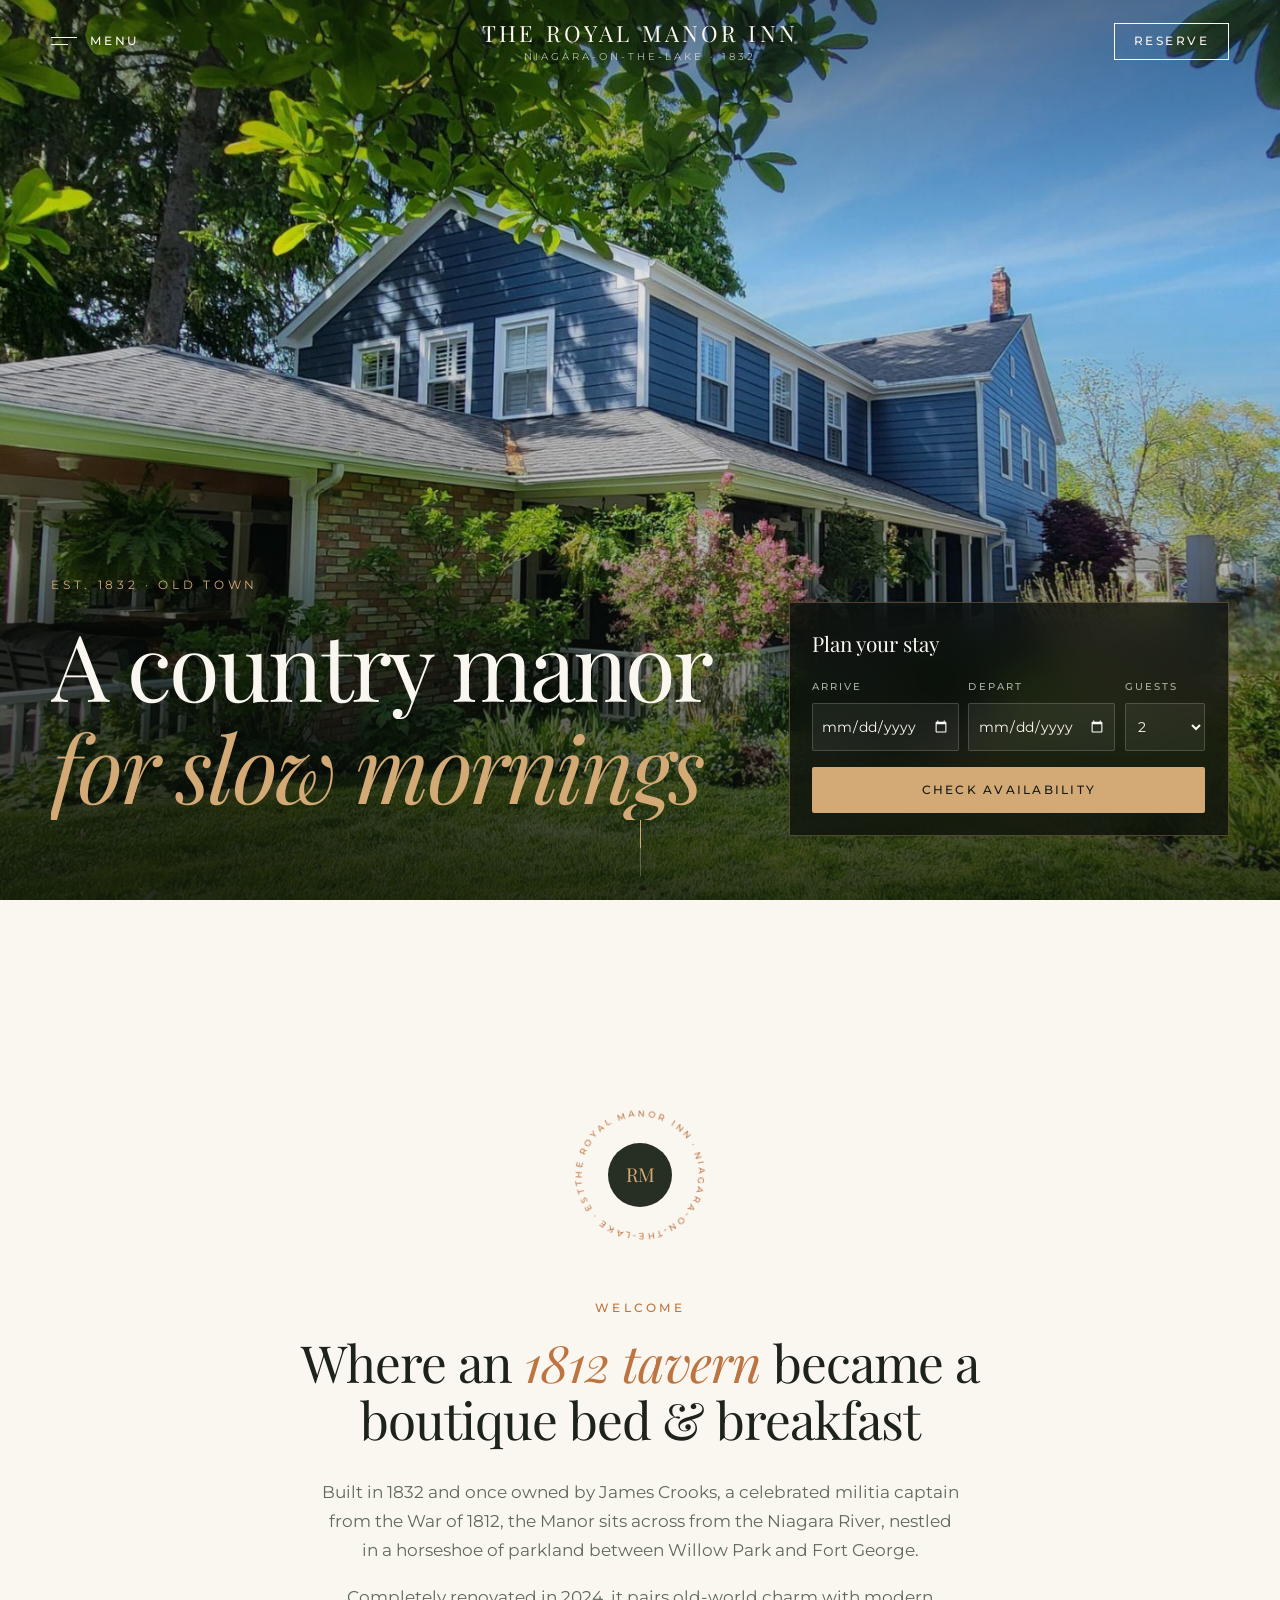
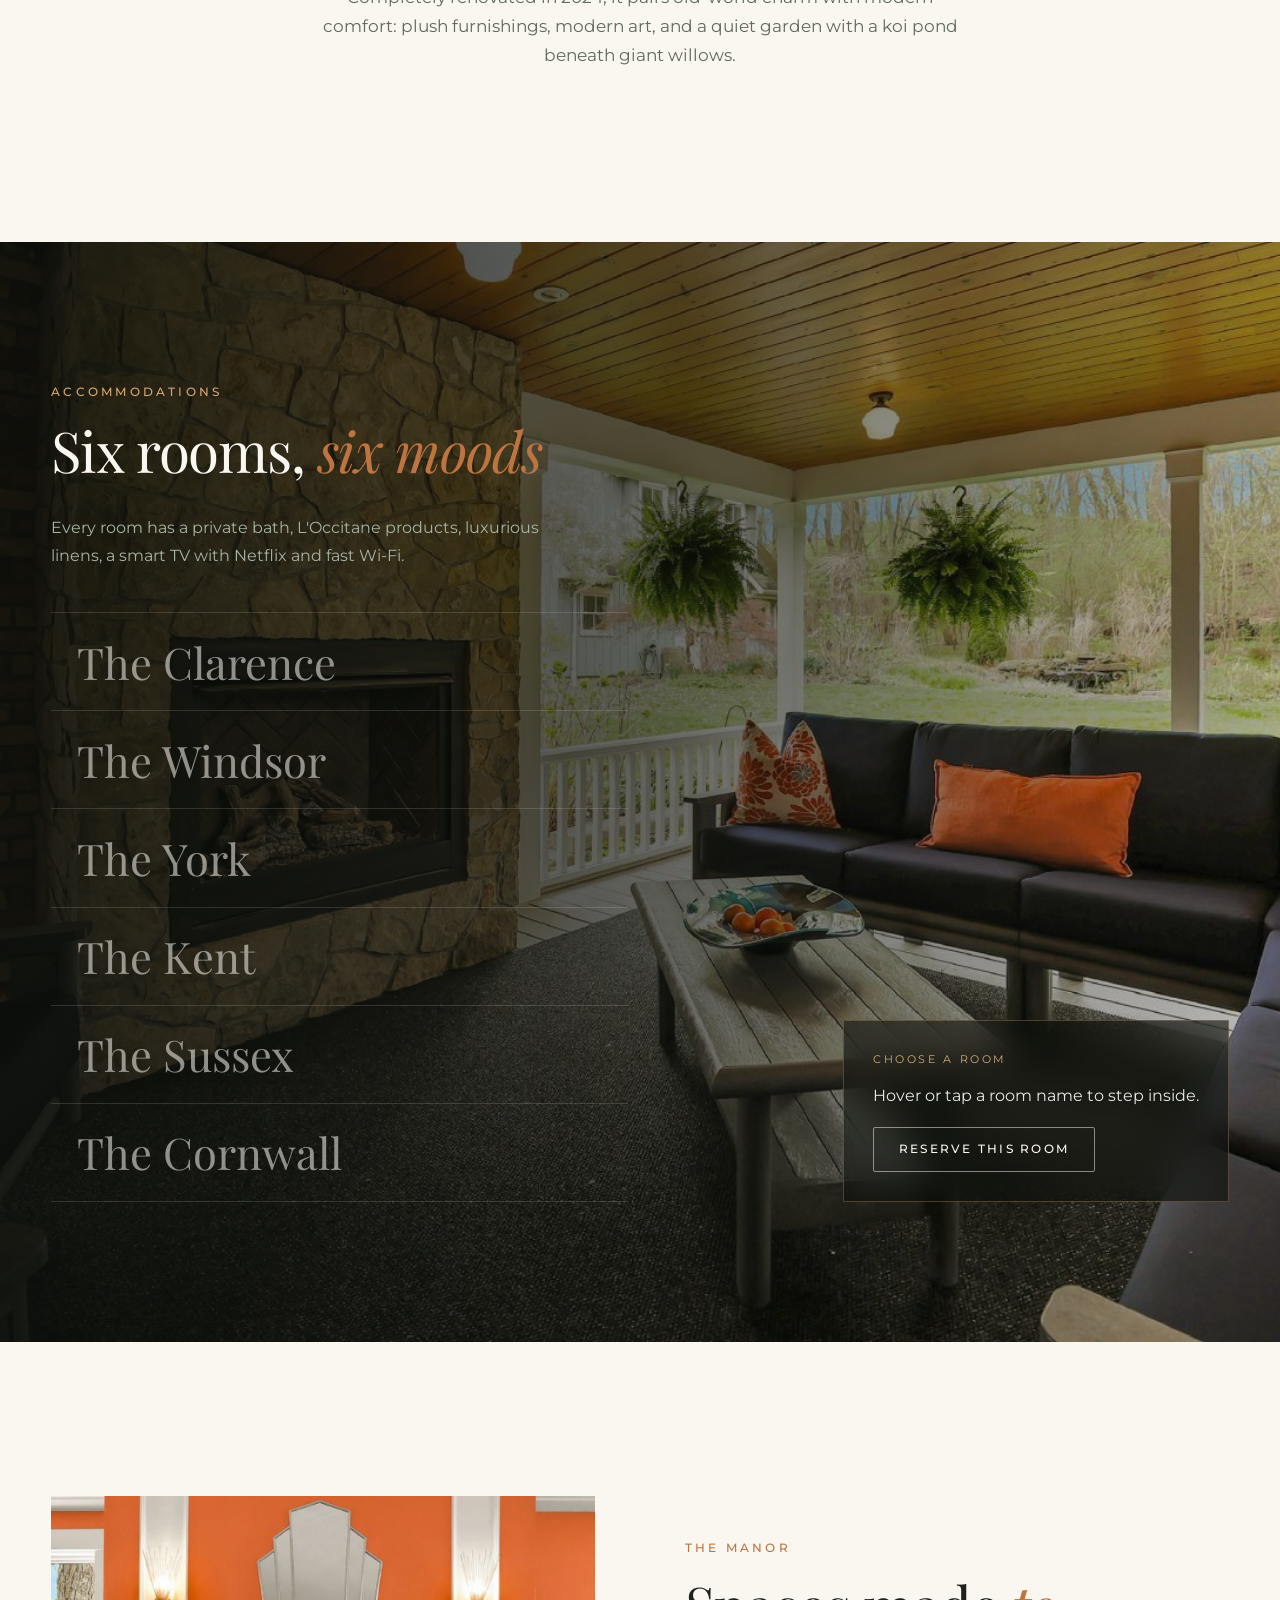
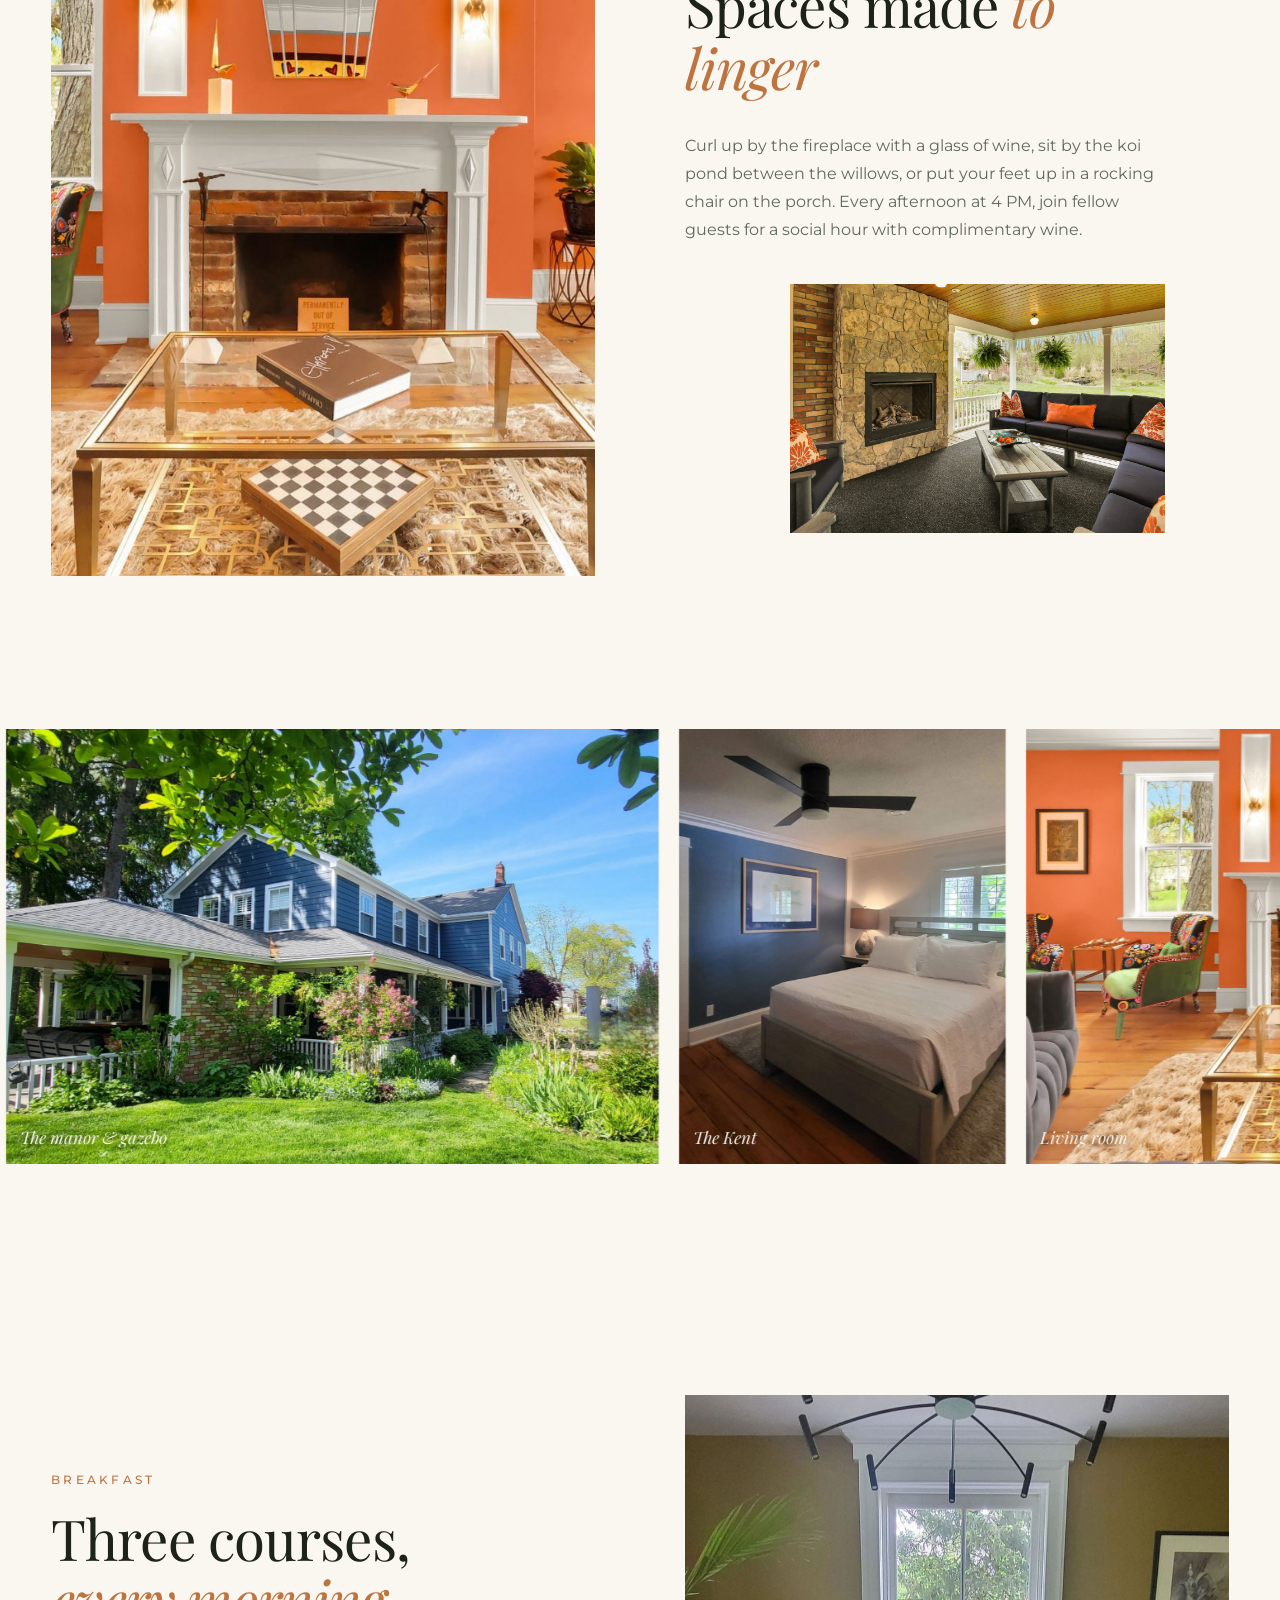
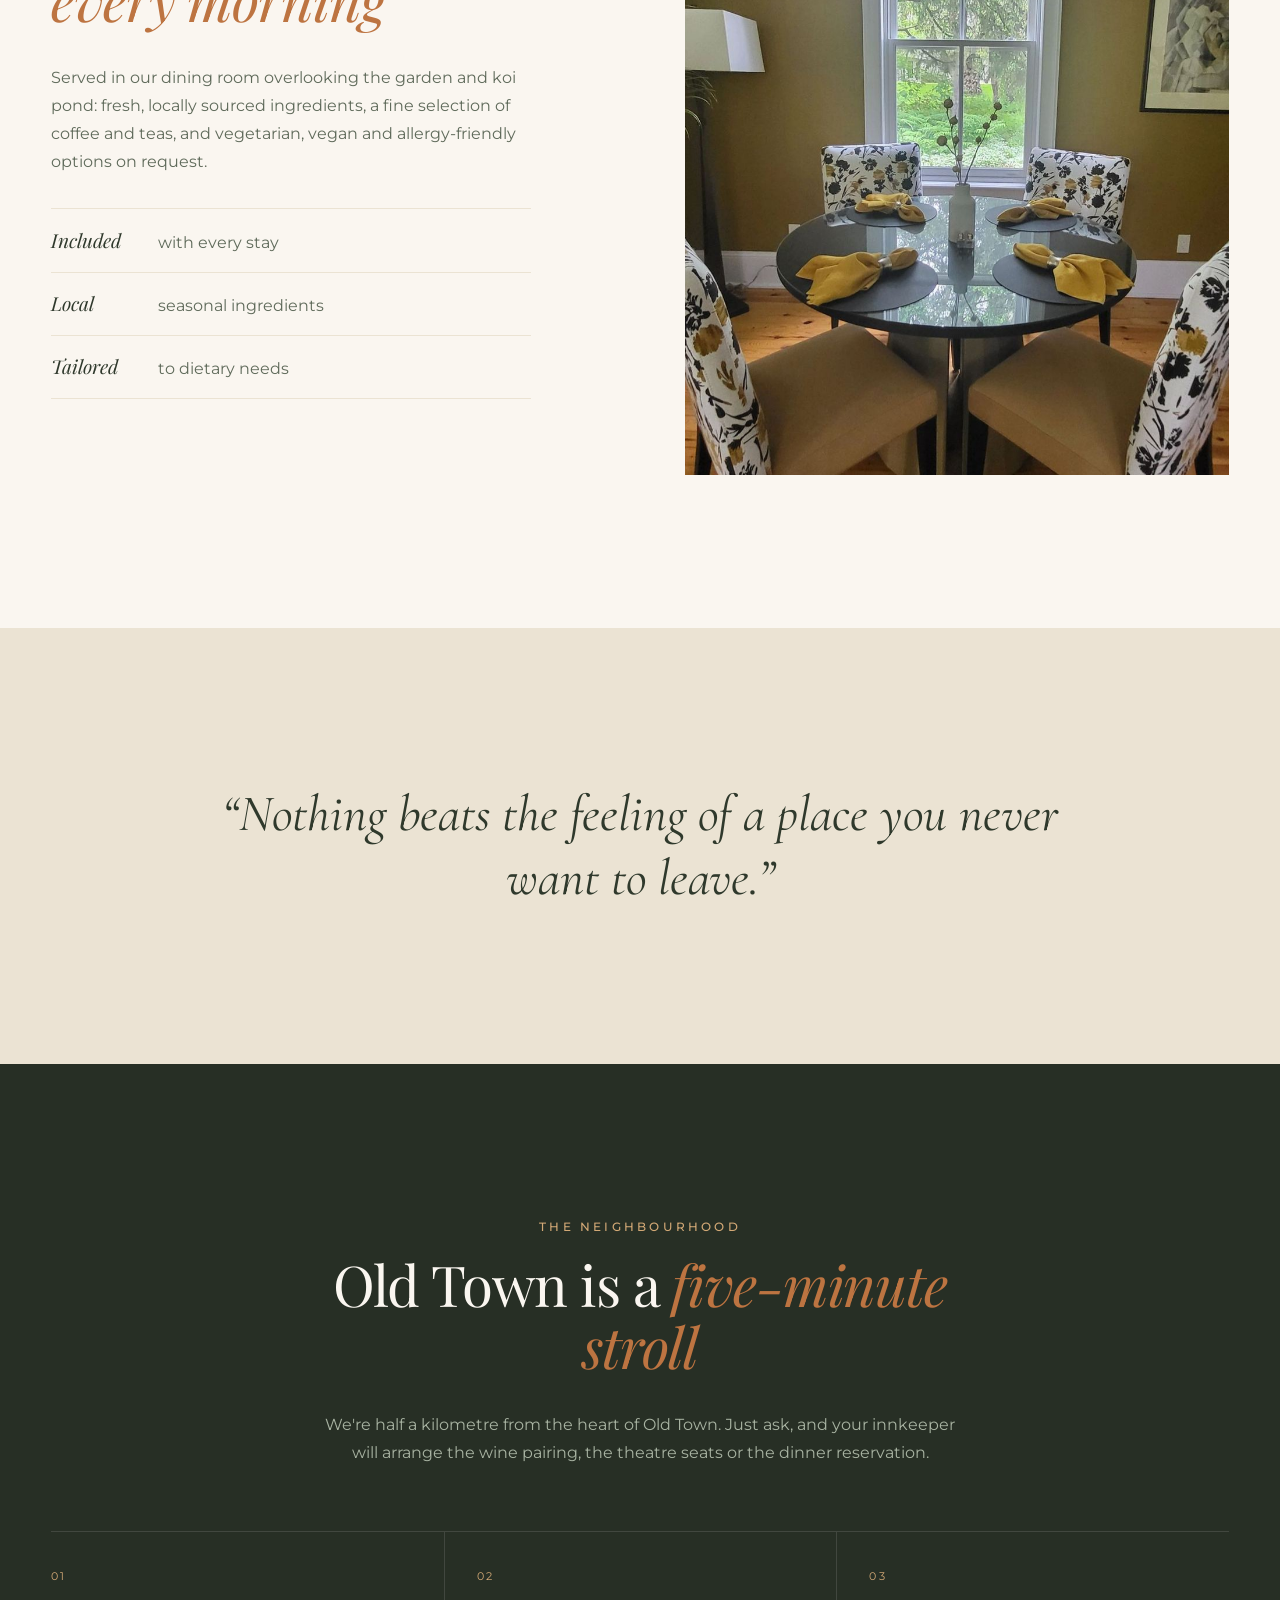
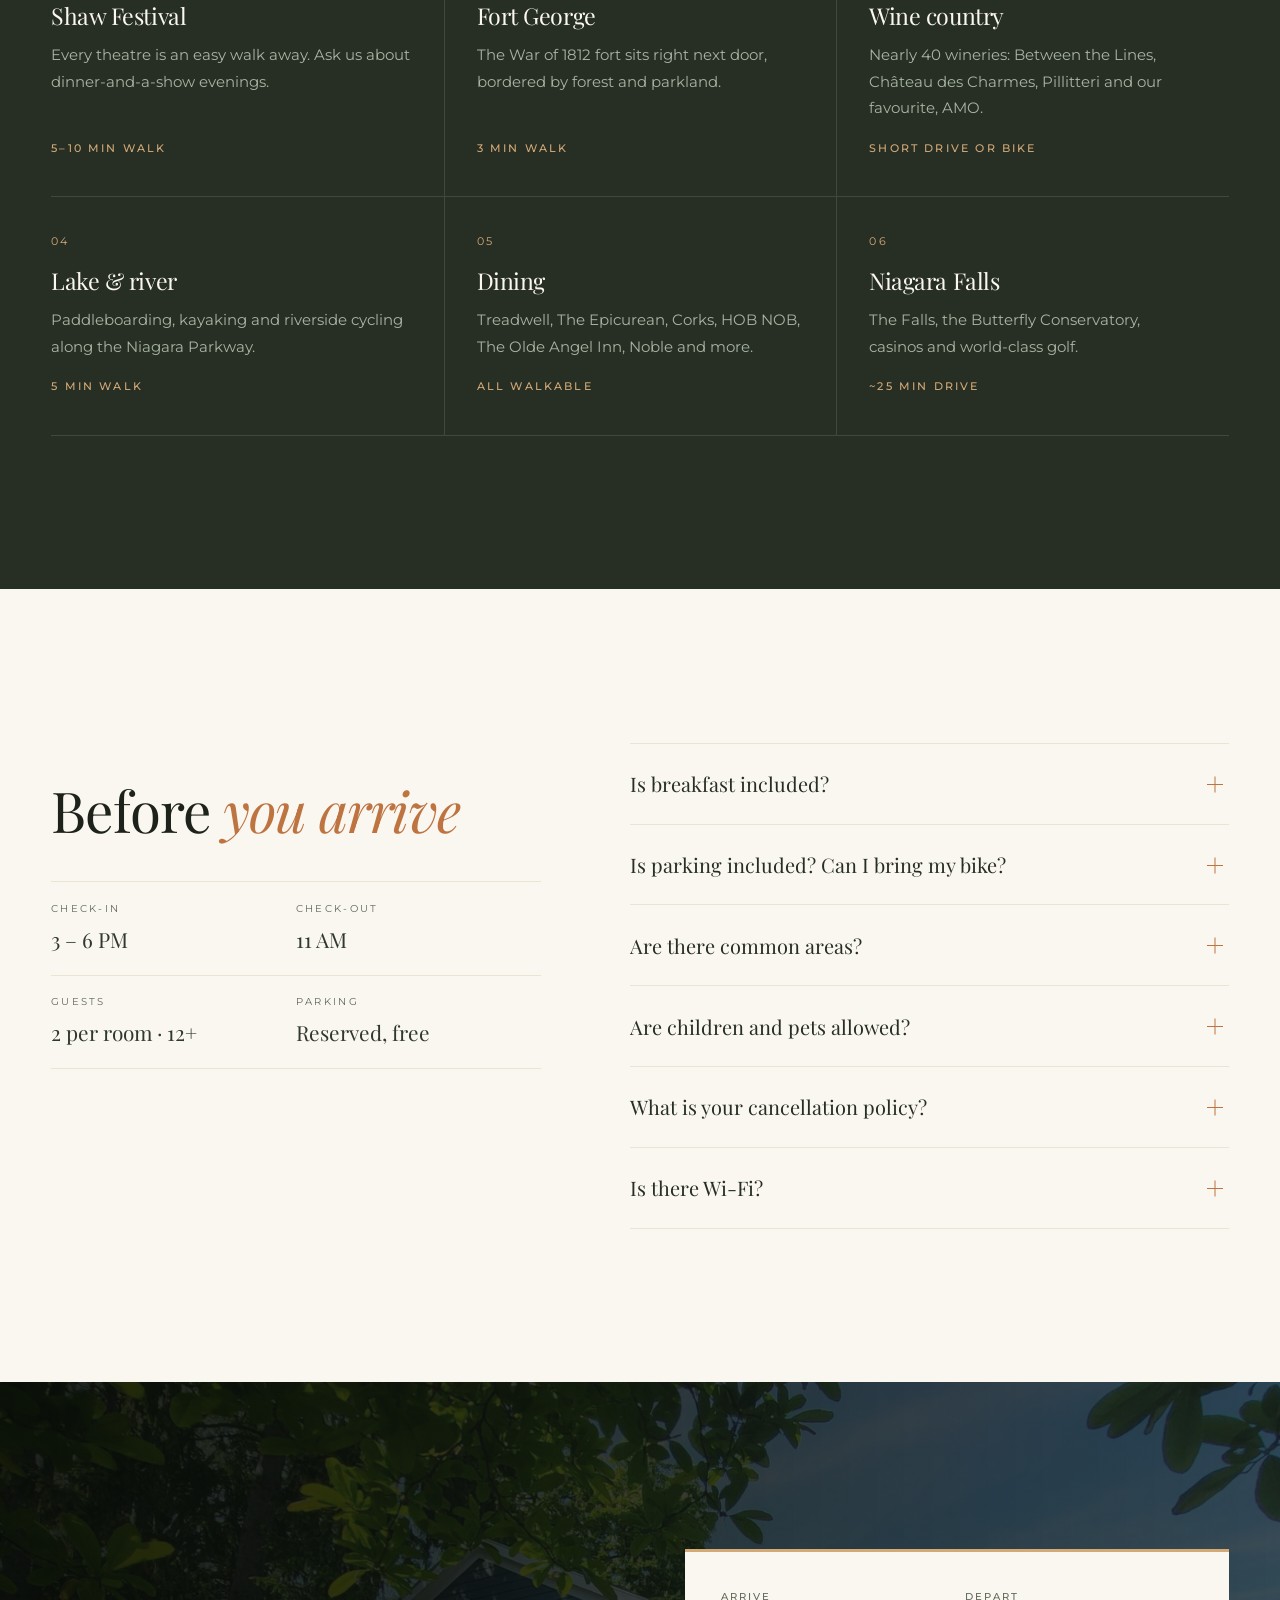
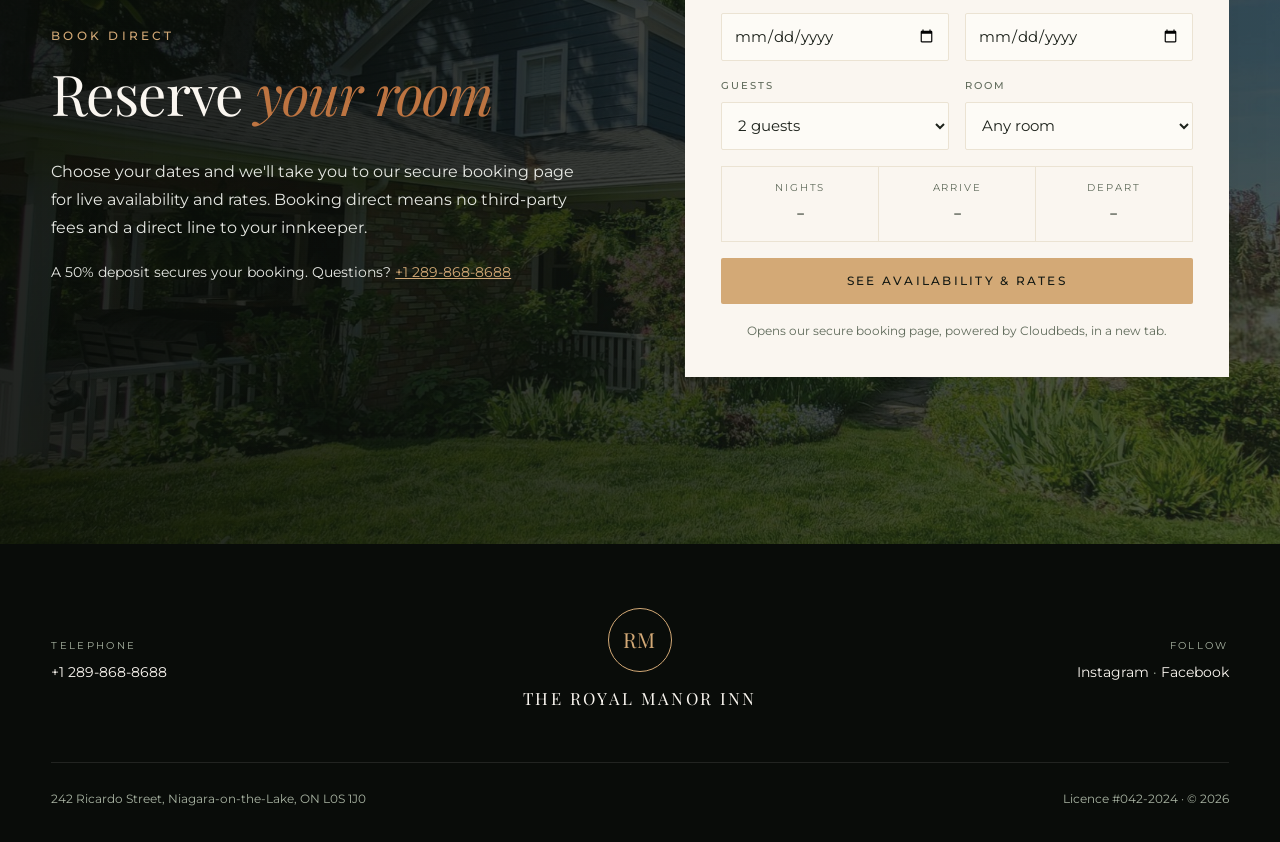
==== commit 6c337319: "Royal Manor Inn: forest palette, editorial type and scroll-driven motion - Palette and type inspired" ====
--- a/royal-manor-inn/index.html
+++ b/royal-manor-inn/index.html
@@ -4,241 +4,242 @@
   <meta charset="utf-8">
   <meta name="viewport" content="width=device-width, initial-scale=1">
   <title>The Royal Manor Inn · Niagara-on-the-Lake</title>
-  <meta name="description" content="A renovated 1832 country manor bed & breakfast in Old Town Niagara-on-the-Lake. Six colourful rooms, gourmet three-course breakfast, garden and koi pond, steps from the Shaw Festival.">
+  <meta name="description" content="A renovated 1832 country manor bed & breakfast in Old Town Niagara-on-the-Lake. Six rooms, a gourmet three-course breakfast and a koi-pond garden, steps from the Shaw Festival.">
   <link rel="preconnect" href="https://fonts.googleapis.com">
   <link rel="preconnect" href="https://fonts.gstatic.com" crossorigin>
-  <link href="https://fonts.googleapis.com/css2?family=Fraunces:ital,opsz,wght@0,9..144,500;0,9..144,650;1,9..144,500&family=Inter:wght@400;500;600&display=swap" rel="stylesheet">
+  <link href="https://fonts.googleapis.com/css2?family=Cormorant+Garamond:ital,wght@1,400;1,500&family=Montserrat:wght@300;400;500;600&family=Playfair+Display:ital,wght@0,400;0,500;1,400;1,500&display=swap" rel="stylesheet">
   <link rel="stylesheet" href="assets/styles.css">
-  <link rel="icon" href="data:image/svg+xml,<svg xmlns='http://www.w3.org/2000/svg' viewBox='0 0 32 32'><rect width='32' height='32' rx='8' fill='%231f3a5f'/><text x='16' y='22' font-family='Georgia' font-size='15' fill='%23ffc857' text-anchor='middle'>RM</text></svg>">
+  <link rel="icon" href="data:image/svg+xml,<svg xmlns='http://www.w3.org/2000/svg' viewBox='0 0 32 32'><rect width='32' height='32' rx='16' fill='%23151a14'/><text x='16' y='21' font-family='Georgia' font-size='13' fill='%23d3a976' text-anchor='middle'>RM</text></svg>">
 </head>
-<body>
-
-<div class="topbar">
-  <span>242 Ricardo Street · Old Town Niagara-on-the-Lake</span>
-  <a href="tel:+12898688688">+1 289-868-8688</a>
+<body class="is-loading">
+
+<!-- Opening curtain -->
+<div class="curtain" aria-hidden="true">
+  <div class="curtain-mark">
+    <span class="monogram">RM</span>
+    <span class="curtain-name">The Royal Manor Inn</span>
+    <span class="curtain-line"></span>
+  </div>
 </div>
 
-<header class="site-header" id="top">
-  <a class="brand" href="#top" aria-label="The Royal Manor Inn, home">
-    <span class="brand-mark">RM</span>
-    <span class="brand-text">The Royal Manor Inn<small>A country manor since 1832</small></span>
+<!-- Header: Menu · Logo · Book -->
+<header class="site-header">
+  <button class="menu-btn" aria-expanded="false" aria-controls="menu"><span class="menu-lines"><i></i><i></i></span><span class="menu-label">Menu</span></button>
+  <a class="logo" href="#top" aria-label="The Royal Manor Inn, home">
+    <span class="logo-name">The Royal Manor Inn</span>
+    <span class="logo-sub">Niagara-on-the-Lake · 1832</span>
   </a>
-  <button class="nav-toggle" aria-expanded="false" aria-controls="nav"><span></span><span></span><span></span><b class="sr-only">Menu</b></button>
-  <nav id="nav" class="nav">
-    <a href="#rooms">Rooms</a>
-    <a href="#manor">The Manor</a>
-    <a href="#breakfast">Breakfast</a>
-    <a href="#explore">Explore</a>
-    <a href="#faq">FAQ</a>
-    <a class="btn btn-coral btn-small" href="#book">Book Now</a>
+  <a class="book-btn" href="#book">Reserve</a>
+</header>
+
+<!-- Full-screen menu -->
+<div class="menu" id="menu" aria-hidden="true">
+  <div class="menu-visual" aria-hidden="true">
+    <img data-menu-img="rooms" src="assets/img/room-york.jpg" alt="">
+    <img data-menu-img="manor" src="assets/img/living-room.jpg" alt="">
+    <img data-menu-img="breakfast" src="assets/img/dining.jpg" alt="">
+    <img data-menu-img="explore" src="assets/img/exterior.jpg" alt="">
+    <img data-menu-img="book" src="assets/img/porch.jpg" alt="">
+  </div>
+  <nav class="menu-nav">
+    <a href="#rooms" data-menu="rooms"><span>01</span>Rooms</a>
+    <a href="#manor" data-menu="manor"><span>02</span>The Manor</a>
+    <a href="#breakfast" data-menu="breakfast"><span>03</span>Breakfast</a>
+    <a href="#explore" data-menu="explore"><span>04</span>Explore</a>
+    <a href="#faq" data-menu="explore"><span>05</span>Good to know</a>
+    <a href="#book" data-menu="book"><span>06</span>Reserve</a>
   </nav>
-</header>
-
-<main>
+  <div class="menu-foot">
+    <a href="tel:+12898688688">+1 289-868-8688</a>
+    <span>242 Ricardo Street, Niagara-on-the-Lake</span>
+  </div>
+</div>
+
+<main id="top">
   <!-- HERO -->
   <section class="hero">
-    <img class="hero-img" src="assets/img/exterior.jpg" alt="The Royal Manor Inn, a blue clapboard manor with a white gazebo and summer gardens" fetchpriority="high">
+    <div class="hero-media"><img src="assets/img/exterior.jpg" alt="The Royal Manor Inn, a blue clapboard manor with a white gazebo and summer gardens" fetchpriority="high"></div>
     <div class="hero-shade"></div>
     <div class="hero-content">
-      <p class="pill">Renovated 2024 · Licence #042-2024</p>
-      <h1>A 200-year-old manor,<br><em>made for slow mornings.</em></h1>
-      <p class="lead">Six colourful rooms, a gourmet three-course breakfast, a koi-pond garden and a 4 PM wine hour, a five-minute stroll from Old Town and the Shaw Festival.</p>
-    </div>
-
-    <form class="quickbook" data-booking aria-label="Check availability">
-      <label><span>Check-in</span><input type="date" name="checkin" required></label>
-      <label><span>Check-out</span><input type="date" name="checkout" required></label>
-      <label><span>Guests</span>
-        <select name="adults"><option value="1">1 guest</option><option value="2" selected>2 guests</option></select>
-      </label>
-      <button class="btn btn-coral" type="submit">Check availability</button>
+      <p class="kicker rise">Est. 1832 · Old Town</p>
+      <h1>
+        <span class="line"><span>A country manor</span></span>
+        <span class="line"><span><em>for slow mornings</em></span></span>
+      </h1>
+    </div>
+
+    <form class="hero-book rise" data-booking aria-label="Check availability">
+      <p class="panel-title">Plan your stay</p>
+      <div class="hero-book-row">
+        <label><span>Arrive</span><input type="date" name="checkin" required></label>
+        <label><span>Depart</span><input type="date" name="checkout" required></label>
+        <label><span>Guests</span><select name="adults"><option value="1">1</option><option value="2" selected>2</option></select></label>
+      </div>
+      <button class="btn btn-gold btn-block" type="submit">Check availability</button>
       <p class="form-msg" role="status" aria-live="polite"></p>
     </form>
-  </section>
-
-  <!-- COLOUR STRIP -->
-  <section class="strip" aria-label="Highlights">
-    <div class="s1"><strong>6</strong><span>uniquely coloured rooms</span></div>
-    <div class="s2"><strong>3-course</strong><span>gourmet breakfast, included</span></div>
-    <div class="s3"><strong>4 PM</strong><span>social hour with wine</span></div>
-    <div class="s4"><strong>Free</strong><span>reserved parking &amp; bike storage</span></div>
-  </section>
-
-  <!-- STORY -->
-  <section class="section story" id="story">
-    <div class="story-text">
-      <p class="eyebrow">Our story</p>
-      <h2>From 1812 tavern to boutique bed&nbsp;&amp;&nbsp;breakfast</h2>
-      <p>Built in 1832, the Manor was once owned by <strong>James Crooks</strong>, a celebrated militia captain from the War of 1812, who turned it into a welcoming tavern and inn after the war.</p>
-      <p>Completely renovated in 2024, it now pairs old-world charm with modern comfort: plush furnishings, modern art, warm colours, and a serene garden with a koi pond beneath giant willows. We're across from the Niagara Pumphouse Art Gallery, nestled in a horseshoe of Niagara Parks land between Willow Park and Fort George.</p>
-      <a class="link" href="#manor">Tour the manor →</a>
-    </div>
-    <div class="story-photos">
-      <img src="assets/img/living-room.jpg" alt="Living room with a coral feature wall, fireplace and glass coffee table" loading="lazy">
-      <img src="assets/img/porch.jpg" alt="Covered porch with a stone fireplace and navy outdoor sofas" loading="lazy">
-    </div>
-  </section>
-
-  <!-- ROOMS -->
-  <section class="section rooms-section" id="rooms">
-    <div class="section-head center">
-      <p class="eyebrow">Accommodations</p>
-      <h2>Six rooms, six personalities</h2>
-      <p>Each room has a queen or king bed, a private bathroom, a large smart TV with Netflix, premium L'Occitane bath products, luxurious linens and free high-speed Wi-Fi.</p>
-    </div>
-
-    <div class="rooms">
-      <article class="room" style="--room:#2f8f8a; --room-soft:#dff3f1">
-        <div class="room-img"><img src="assets/img/room-clarence.jpg" alt="The Clarence suite with a king bed and vaulted ceiling" loading="lazy"><span class="tag">Suite</span></div>
-        <div class="room-body">
-          <h3>The Clarence</h3>
-          <ul class="chips"><li>King bed</li><li>Garden &amp; Fort George views</li></ul>
-          <p>A historic haven of opulent comfort with a 180° view of the garden and Fort George. Perfect for celebrating special moments.</p>
-          <button class="btn btn-room" data-room="The Clarence">Book the Clarence</button>
-        </div>
-      </article>
-
-      <article class="room" style="--room:#6b3fa0; --room-soft:#efe6fa">
-        <div class="room-img"><img src="assets/img/room-windsor.jpg" alt="The Windsor with a deep purple accent wall" loading="lazy"><span class="tag">Ground floor</span></div>
-        <div class="room-body">
-          <h3>The Windsor</h3>
-          <ul class="chips"><li>Queen bed</li><li>Open-concept shower</li></ul>
-          <p>Bathed in deep purple, a regal retreat that blends tradition and modernity, with a unique open-concept shower.</p>
-          <button class="btn btn-room" data-room="The Windsor">Book the Windsor</button>
-        </div>
-      </article>
-
-      <article class="room" style="--room:#6f8f4e; --room-soft:#ebf2e2">
-        <div class="room-img"><img src="assets/img/room-york.jpg" alt="The York painted sage green with a queen bed" loading="lazy"><span class="tag">220 sq ft</span></div>
-        <div class="room-body">
-          <h3>The York</h3>
-          <ul class="chips"><li>Queen bed</li><li>Niagara River view</li></ul>
-          <p>Our most spacious queen room, painted sage green and facing the Niagara River, Fort George and the Pumphouse Art Gallery.</p>
-          <button class="btn btn-room" data-room="The York">Book the York</button>
-        </div>
-      </article>
-
-      <article class="room" style="--room:#2c5aa0; --room-soft:#e3ecfa">
-        <div class="room-img"><img src="assets/img/room-kent.jpg" alt="The Kent with a navy blue accent wall" loading="lazy"><span class="tag">180 sq ft</span></div>
-        <div class="room-body">
-          <h3>The Kent</h3>
-          <ul class="chips"><li>Queen bed</li><li>Reading nook</li><li>Park view</li></ul>
-          <p>A cozy blue sanctuary with a reading nook and a large bathroom under cathedral ceilings, made for quiet moments with a good book.</p>
-          <button class="btn btn-room" data-room="The Kent">Book the Kent</button>
-        </div>
-      </article>
-
-      <article class="room" style="--room:#d9a21b; --room-soft:#fdf3d6">
-        <div class="room-img room-img-empty"><span>Photo coming soon</span><span class="tag">200 sq ft</span></div>
-        <div class="room-body">
-          <h3>The Sussex</h3>
-          <ul class="chips"><li>Queen bed</li><li>Morning sun</li><li>River view</li></ul>
-          <p>Painted in soft yellows and filled with morning light, overlooking two ancient willows and the Niagara River.</p>
-          <button class="btn btn-room" data-room="The Sussex">Book the Sussex</button>
-        </div>
-      </article>
-
-      <article class="room" style="--room:#9a7b5f; --room-soft:#f3ebe2">
-        <div class="room-img"><img src="assets/img/room-cornwall.jpg" alt="The Cornwall in calming taupe tones" loading="lazy"><span class="tag">190 sq ft</span></div>
-        <div class="room-body">
-          <h3>The Cornwall</h3>
-          <ul class="chips"><li>Queen bed</li><li>Forest view</li></ul>
-          <p>Wrapped in calming taupe, with a bright, spacious bathroom under cathedral ceilings and a view of the forest bordering Fort George.</p>
-          <button class="btn btn-room" data-room="The Cornwall">Book the Cornwall</button>
-        </div>
-      </article>
-    </div>
-  </section>
-
-  <!-- MANOR GALLERY -->
-  <section class="section manor" id="manor">
-    <div class="section-head">
-      <p class="eyebrow">The Manor</p>
-      <h2>Spaces to linger</h2>
-      <p>Curl up by the fireplace with a glass of wine, sit by the koi pond between the willows, or put your feet up in a rocking chair on the porch.</p>
-    </div>
-    <div class="gallery">
-      <button class="g g-wide" data-full="assets/img/exterior.jpg"><img src="assets/img/exterior.jpg" alt="Manor exterior with gazebo and gardens" loading="lazy"><span>The manor &amp; gazebo</span></button>
-      <button class="g" data-full="assets/img/living-room.jpg"><img src="assets/img/living-room.jpg" alt="Living room with fireplace" loading="lazy"><span>Living room</span></button>
-      <button class="g g-tall" data-full="assets/img/dining.jpg"><img src="assets/img/dining.jpg" alt="Dining room with garden window" loading="lazy"><span>Dining room</span></button>
-      <button class="g" data-full="assets/img/porch.jpg"><img src="assets/img/porch.jpg" alt="Covered porch with stone fireplace" loading="lazy"><span>Fireside porch</span></button>
+
+    <a class="scroll-cue" href="#intro" aria-label="Scroll to content"><span></span></a>
+  </section>
+
+  <!-- INTRO with rotating emblem -->
+  <section class="intro" id="intro">
+    <div class="emblem" aria-hidden="true">
+      <svg viewBox="0 0 200 200" class="emblem-ring" data-rotate>
+        <defs><path id="circle" d="M100,100 m-78,0 a78,78 0 1,1 156,0 a78,78 0 1,1 -156,0"/></defs>
+        <text><textPath href="#circle">THE ROYAL MANOR INN · NIAGARA-ON-THE-LAKE · EST. 1832 ·</textPath></text>
+      </svg>
+      <span class="emblem-core">RM</span>
+    </div>
+    <p class="eyebrow reveal">Welcome</p>
+    <h2 class="reveal">Where an <em>1812 tavern</em> became a boutique bed&nbsp;&amp;&nbsp;breakfast</h2>
+    <p class="reveal">Built in 1832 and once owned by James Crooks, a celebrated militia captain from the War of 1812, the Manor sits across from the Niagara River, nestled in a horseshoe of parkland between Willow Park and Fort George.</p>
+    <p class="reveal">Completely renovated in 2024, it pairs old-world charm with modern comfort: plush furnishings, modern art, and a quiet garden with a koi pond beneath giant willows.</p>
+  </section>
+
+  <!-- ROOMS: hover list, background crossfade -->
+  <section class="suites" id="rooms">
+    <div class="suites-media" aria-hidden="true">
+      <div class="suites-bg is-visible" data-bg="default" style="background-image:url('assets/img/porch.jpg')"></div>
+      <div class="suites-bg" data-bg="The Clarence" style="background-image:url('assets/img/room-clarence.jpg')"></div>
+      <div class="suites-bg" data-bg="The Windsor" style="background-image:url('assets/img/room-windsor.jpg')"></div>
+      <div class="suites-bg" data-bg="The York" style="background-image:url('assets/img/room-york.jpg')"></div>
+      <div class="suites-bg" data-bg="The Kent" style="background-image:url('assets/img/room-kent.jpg')"></div>
+      <div class="suites-bg suites-bg-empty" data-bg="The Sussex"></div>
+      <div class="suites-bg" data-bg="The Cornwall" style="background-image:url('assets/img/room-cornwall.jpg')"></div>
+      <div class="suites-shade"></div>
+    </div>
+
+    <div class="suites-inner">
+      <div class="suites-head">
+        <p class="eyebrow light">Accommodations</p>
+        <h2>Six rooms, <em>six moods</em></h2>
+        <p>Every room has a private bath, L'Occitane products, luxurious linens, a smart TV with Netflix and fast Wi-Fi.</p>
+      </div>
+
+      <ul class="suites-list">
+        <li><button data-room="The Clarence" style="--dot:#2f8f8a">The Clarence</button></li>
+        <li><button data-room="The Windsor" style="--dot:#7a4fb0">The Windsor</button></li>
+        <li><button data-room="The York" style="--dot:#8fa86c">The York</button></li>
+        <li><button data-room="The Kent" style="--dot:#4f7cc4">The Kent</button></li>
+        <li><button data-room="The Sussex" style="--dot:#e3b53c">The Sussex</button></li>
+        <li><button data-room="The Cornwall" style="--dot:#b39478">The Cornwall</button></li>
+      </ul>
+
+      <div class="suites-detail" aria-live="polite">
+        <p class="sd-meta" data-sd="meta">Choose a room</p>
+        <p class="sd-text" data-sd="text">Hover or tap a room name to step inside.</p>
+        <button class="btn btn-outline-light" data-sd="book" hidden>Reserve this room</button>
+      </div>
+    </div>
+  </section>
+
+  <!-- MANOR: editorial split, zooming images -->
+  <section class="editorial" id="manor">
+    <div class="ed-media zoom tall"><img src="assets/img/living-room.jpg" alt="Living room with a coral feature wall, fireplace and glass coffee table" loading="lazy"></div>
+    <div class="ed-copy">
+      <p class="eyebrow reveal">The Manor</p>
+      <h2 class="reveal">Spaces made <em>to linger</em></h2>
+      <p class="reveal">Curl up by the fireplace with a glass of wine, sit by the koi pond between the willows, or put your feet up in a rocking chair on the porch. Every afternoon at 4 PM, join fellow guests for a social hour with complimentary wine.</p>
+      <div class="ed-media zoom small reveal"><img src="assets/img/porch.jpg" alt="Covered porch with a stone fireplace" loading="lazy"></div>
+    </div>
+  </section>
+
+  <!-- DRAG GALLERY -->
+  <section class="drag-gallery" aria-label="Photo gallery">
+    <div class="dg-viewport">
+      <div class="dg-track">
+        <figure><img src="assets/img/exterior.jpg" alt="The manor and gazebo" loading="lazy" draggable="false"><figcaption>The manor &amp; gazebo</figcaption></figure>
+        <figure class="portrait"><img src="assets/img/room-kent.jpg" alt="The Kent" loading="lazy" draggable="false"><figcaption>The Kent</figcaption></figure>
+        <figure><img src="assets/img/living-room.jpg" alt="Living room" loading="lazy" draggable="false"><figcaption>Living room</figcaption></figure>
+        <figure class="portrait"><img src="assets/img/dining.jpg" alt="Dining room" loading="lazy" draggable="false"><figcaption>Dining room</figcaption></figure>
+        <figure><img src="assets/img/room-york.jpg" alt="The York" loading="lazy" draggable="false"><figcaption>The York</figcaption></figure>
+        <figure class="portrait"><img src="assets/img/room-windsor.jpg" alt="The Windsor" loading="lazy" draggable="false"><figcaption>The Windsor</figcaption></figure>
+        <figure><img src="assets/img/porch.jpg" alt="Fireside porch" loading="lazy" draggable="false"><figcaption>Fireside porch</figcaption></figure>
+        <figure class="portrait"><img src="assets/img/room-clarence.jpg" alt="The Clarence" loading="lazy" draggable="false"><figcaption>The Clarence</figcaption></figure>
+        <figure><img src="assets/img/room-cornwall.jpg" alt="The Cornwall" loading="lazy" draggable="false"><figcaption>The Cornwall</figcaption></figure>
+      </div>
     </div>
   </section>
 
   <!-- BREAKFAST -->
-  <section class="breakfast" id="breakfast">
-    <div class="breakfast-inner">
-      <img src="assets/img/dining.jpg" alt="Breakfast table in the dining room overlooking the garden" loading="lazy">
-      <div>
-        <p class="eyebrow light">Breakfast</p>
-        <h2>A gourmet three-course breakfast, every morning</h2>
-        <p>Served in our modern dining room overlooking the garden and koi pond, with fresh, locally sourced ingredients and a fine selection of coffee and teas.</p>
-        <ul class="ticks">
-          <li>Vegetarian &amp; vegan options</li>
-          <li>Food allergies happily accommodated</li>
-          <li>Included with every stay</li>
-        </ul>
-      </div>
-    </div>
+  <section class="editorial reverse" id="breakfast">
+    <div class="ed-media zoom tall"><img src="assets/img/dining.jpg" alt="Dining room overlooking the garden" loading="lazy"></div>
+    <div class="ed-copy">
+      <p class="eyebrow reveal">Breakfast</p>
+      <h2 class="reveal">Three courses, <em>every morning</em></h2>
+      <p class="reveal">Served in our dining room overlooking the garden and koi pond: fresh, locally sourced ingredients, a fine selection of coffee and teas, and vegetarian, vegan and allergy-friendly options on request.</p>
+      <ul class="lines reveal">
+        <li><span>Included</span>with every stay</li>
+        <li><span>Local</span>seasonal ingredients</li>
+        <li><span>Tailored</span>to dietary needs</li>
+      </ul>
+    </div>
+  </section>
+
+  <!-- QUOTE -->
+  <section class="quote">
+    <blockquote class="reveal">“Nothing beats the feeling of a place you never want to leave.”</blockquote>
   </section>
 
   <!-- EXPLORE -->
-  <section class="section" id="explore">
-    <div class="section-head center">
-      <p class="eyebrow">Explore</p>
-      <h2>Old Town is a five-minute stroll</h2>
-      <p>We're half a kilometre from the heart of Old Town. Just ask, and our innkeeper will book the wine pairing, the theatre seats or the dinner reservation for you.</p>
-    </div>
-    <div class="explore">
-      <div class="ex" style="--c:#e85d3f"><span class="ex-icon">🎭</span><h3>Shaw Festival</h3><p>All of the Shaw Festival theatres are an easy walk away. Ask us about dinner-and-a-show evenings.</p></div>
-      <div class="ex" style="--c:#6b3fa0"><span class="ex-icon">🍷</span><h3>Wine country</h3><p>Nearly 40 wineries, from Between the Lines to Château des Charmes, Pillitteri and our local favourite, AMO.</p></div>
-      <div class="ex" style="--c:#2f8f8a"><span class="ex-icon">🏰</span><h3>Fort George</h3><p>The War of 1812 fort sits right next door, bordered by forest and parkland.</p></div>
-      <div class="ex" style="--c:#2c5aa0"><span class="ex-icon">🛶</span><h3>Lake &amp; river</h3><p>Lake Ontario's shore is steps away. Try paddleboarding, kayaking, or a bike tour along the Niagara River.</p></div>
-      <div class="ex" style="--c:#d9a21b"><span class="ex-icon">🍽️</span><h3>Dining</h3><p>Treadwell, The Epicurean, Corks, HOB NOB, The Olde Angel Inn, Noble, Tiara and more, all walkable.</p></div>
-      <div class="ex" style="--c:#6f8f4e"><span class="ex-icon">🌊</span><h3>Niagara Falls</h3><p>A short drive to the Falls, the Butterfly Conservatory, casinos and world-class golf.</p></div>
-    </div>
+  <section class="explore" id="explore">
+    <div class="explore-head">
+      <p class="eyebrow light reveal">The neighbourhood</p>
+      <h2 class="reveal">Old Town is a <em>five-minute stroll</em></h2>
+      <p class="reveal">We're half a kilometre from the heart of Old Town. Just ask, and your innkeeper will arrange the wine pairing, the theatre seats or the dinner reservation.</p>
+    </div>
+    <ol class="explore-list">
+      <li class="reveal"><span class="n">01</span><h3>Shaw Festival</h3><p>Every theatre is an easy walk away. Ask us about dinner-and-a-show evenings.</p><b>5–10 min walk</b></li>
+      <li class="reveal"><span class="n">02</span><h3>Fort George</h3><p>The War of 1812 fort sits right next door, bordered by forest and parkland.</p><b>3 min walk</b></li>
+      <li class="reveal"><span class="n">03</span><h3>Wine country</h3><p>Nearly 40 wineries: Between the Lines, Château des Charmes, Pillitteri and our favourite, AMO.</p><b>Short drive or bike</b></li>
+      <li class="reveal"><span class="n">04</span><h3>Lake &amp; river</h3><p>Paddleboarding, kayaking and riverside cycling along the Niagara Parkway.</p><b>5 min walk</b></li>
+      <li class="reveal"><span class="n">05</span><h3>Dining</h3><p>Treadwell, The Epicurean, Corks, HOB NOB, The Olde Angel Inn, Noble and more.</p><b>All walkable</b></li>
+      <li class="reveal"><span class="n">06</span><h3>Niagara Falls</h3><p>The Falls, the Butterfly Conservatory, casinos and world-class golf.</p><b>~25 min drive</b></li>
+    </ol>
   </section>
 
   <!-- FAQ -->
-  <section class="section faq-section" id="faq">
-    <div class="section-head">
-      <p class="eyebrow">Good to know</p>
-      <h2>Questions, answered</h2>
+  <section class="faq-section" id="faq">
+    <div class="faq-head">
+      <p class="eyebrow reveal">Good to know</p>
+      <h2 class="reveal">Before <em>you arrive</em></h2>
+      <dl class="facts reveal">
+        <div><dt>Check-in</dt><dd>3 – 6 PM</dd></div>
+        <div><dt>Check-out</dt><dd>11 AM</dd></div>
+        <div><dt>Guests</dt><dd>2 per room · 12+</dd></div>
+        <div><dt>Parking</dt><dd>Reserved, free</dd></div>
+      </dl>
     </div>
     <div class="faq">
-      <details open><summary>What are the check-in and check-out times?</summary><p>Check-in is from 3:00 to 6:00 PM, and check-out is by 11:00 AM. Arriving later? Just call us.</p></details>
-      <details><summary>Is breakfast included?</summary><p>Yes! A gourmet three-course breakfast with a fine selection of coffee and teas. We cater to food allergies and offer vegetarian and vegan options.</p></details>
-      <details><summary>Is parking included? Can I bring my bike?</summary><p>Yes, you get reserved parking for one vehicle for your whole stay, which is a real perk in Old Town. Bicycles can go in the garage.</p></details>
-      <details><summary>Are there common areas?</summary><p>There's a garden with plenty of seating, an indoor living room with a fireplace, and a 4:00 PM social hour with complimentary wine.</p></details>
-      <details><summary>Are children and pets allowed?</summary><p>Children over 12 are welcome. There's a two-person limit per room. We have a strict no-pet policy, out of care for future guests with allergies.</p></details>
-      <details><summary>What is your cancellation policy?</summary><p>We take a 50% deposit when you book. If you cancel more than 30 days before arrival, we refund it minus a $50 CAD administration fee. Within 30 days of arrival, the deposit is non-refundable. Cancellations within 7 days of arrival are charged the full room rate.</p></details>
-      <details><summary>Is there Wi-Fi?</summary><p>Yes, free high-speed Wi-Fi, plus a smart TV with Netflix in every room.</p></details>
+      <details class="reveal"><summary>Is breakfast included?</summary><p>Yes! A gourmet three-course breakfast with a fine selection of coffee and teas. We cater to food allergies and offer vegetarian and vegan options.</p></details>
+      <details class="reveal"><summary>Is parking included? Can I bring my bike?</summary><p>You'll have reserved parking for one vehicle for your whole stay, which is a real perk in Old Town. Bicycles can go in the garage.</p></details>
+      <details class="reveal"><summary>Are there common areas?</summary><p>There's a garden with plenty of seating, an indoor living room with a fireplace, and a 4:00 PM social hour with complimentary wine.</p></details>
+      <details class="reveal"><summary>Are children and pets allowed?</summary><p>Children over 12 are welcome, with a two-person limit per room. We have a strict no-pet policy, out of care for future guests with allergies.</p></details>
+      <details class="reveal"><summary>What is your cancellation policy?</summary><p>We take a 50% deposit when you book. If you cancel more than 30 days before arrival, we refund it minus a $50 CAD administration fee. Within 30 days of arrival, the deposit is non-refundable. Cancellations within 7 days of arrival are charged the full room rate.</p></details>
+      <details class="reveal"><summary>Is there Wi-Fi?</summary><p>Yes, free high-speed Wi-Fi, plus a smart TV with Netflix in every room.</p></details>
     </div>
   </section>
 
   <!-- BOOK -->
   <section class="book" id="book">
+    <div class="book-media zoom"><img src="assets/img/exterior.jpg" alt="" loading="lazy"></div>
+    <div class="book-shade"></div>
     <div class="book-inner">
       <div class="book-copy">
-        <p class="eyebrow light">Book direct</p>
-        <h2>Reserve your room</h2>
-        <p>Pick your dates and we'll take you straight to our secure booking page to see live availability and rates. Booking direct means no third-party fees and a direct line to your innkeeper.</p>
-        <ul class="ticks">
-          <li>50% deposit secures your booking</li>
-          <li>Up to 2 guests per room · ages 12+</li>
-          <li>Questions? Call <a href="tel:+12898688688">+1 289-868-8688</a></li>
-        </ul>
-      </div>
-
-      <form class="booking-card" data-booking aria-label="Book a room">
+        <p class="eyebrow light reveal">Book direct</p>
+        <h2 class="reveal">Reserve <em>your room</em></h2>
+        <p class="reveal">Choose your dates and we'll take you to our secure booking page for live availability and rates. Booking direct means no third-party fees and a direct line to your innkeeper.</p>
+        <p class="reveal small">A 50% deposit secures your booking. Questions? <a href="tel:+12898688688">+1 289-868-8688</a></p>
+      </div>
+
+      <form class="booking-card reveal" data-booking aria-label="Book a room">
         <div class="row">
-          <label><span>Check-in</span><input type="date" name="checkin" required></label>
-          <label><span>Check-out</span><input type="date" name="checkout" required></label>
+          <label><span>Arrive</span><input type="date" name="checkin" required></label>
+          <label><span>Depart</span><input type="date" name="checkout" required></label>
         </div>
         <div class="row">
-          <label><span>Guests</span>
-            <select name="adults"><option value="1">1 guest</option><option value="2" selected>2 guests</option></select>
-          </label>
+          <label><span>Guests</span><select name="adults"><option value="1">1 guest</option><option value="2" selected>2 guests</option></select></label>
           <label><span>Room</span>
             <select name="room">
               <option value="">Any room</option>
@@ -252,55 +253,29 @@
           <div><span>Arrive</span><strong data-arrive>-</strong></div>
           <div><span>Depart</span><strong data-depart>-</strong></div>
         </div>
-        <button class="btn btn-coral btn-block" type="submit">See availability &amp; rates →</button>
+        <p class="room-hint" hidden></p>
+        <button class="btn btn-gold btn-block" type="submit">See availability &amp; rates</button>
         <p class="form-msg" role="status" aria-live="polite"></p>
-        <p class="room-hint" hidden></p>
         <p class="fine">Opens our secure booking page, powered by Cloudbeds, in a new tab.</p>
       </form>
     </div>
   </section>
-
-  <!-- CONTACT -->
-  <section class="section contact" id="contact">
-    <div>
-      <p class="eyebrow">Find us</p>
-      <h2>242 Ricardo Street</h2>
-      <p>Niagara-on-the-Lake, Ontario L0S 1J0<br>Across from the Niagara Pumphouse Art Gallery</p>
-      <p><a class="link" href="tel:+12898688688">+1 289-868-8688</a><br>Office hours 9:00 AM – 5:00 PM</p>
-      <div class="contact-actions">
-        <a class="btn btn-navy" href="https://www.google.com/maps/search/?api=1&amp;query=242+Ricardo+Street+Niagara-on-the-Lake+ON" target="_blank" rel="noopener">Get directions</a>
-        <a class="btn btn-ghost" href="https://www.instagram.com/theroyalmanorinn/" target="_blank" rel="noopener">Instagram</a>
-        <a class="btn btn-ghost" href="https://www.facebook.com/TheRoyalManorInn/" target="_blank" rel="noopener">Facebook</a>
-      </div>
-    </div>
-    <div class="contact-card">
-      <h3>Distances on foot</h3>
-      <ul>
-        <li><span>Niagara River &amp; Pumphouse Gallery</span><b>across the street</b></li>
-        <li><span>Fort George</span><b>3 min</b></li>
-        <li><span>Queen Street, Old Town</span><b>5 min</b></li>
-        <li><span>Shaw Festival theatres</span><b>5–10 min</b></li>
-        <li><span>Lake Ontario shore</span><b>5 min</b></li>
-      </ul>
-      <p class="fine">Walking times are approximate.</p>
-    </div>
-  </section>
 </main>
 
 <footer class="site-footer">
-  <div class="foot-brand">
-    <span class="brand-mark">RM</span>
-    <p>The Royal Manor Inn<br><small>242 Ricardo Street, Niagara-on-the-Lake, ON · Licence #042-2024</small></p>
-  </div>
-  <p class="small">© <span id="year"></span> The Royal Manor Inn</p>
+  <div class="foot-top">
+    <div><span class="label">Telephone</span><a href="tel:+12898688688">+1 289-868-8688</a></div>
+    <div class="foot-logo"><span class="monogram">RM</span>The Royal Manor Inn</div>
+    <div class="right"><span class="label">Follow</span><a href="https://www.instagram.com/theroyalmanorinn/" target="_blank" rel="noopener">Instagram</a> · <a href="https://www.facebook.com/TheRoyalManorInn/" target="_blank" rel="noopener">Facebook</a></div>
+  </div>
+  <div class="foot-bottom">
+    <a href="https://www.google.com/maps/search/?api=1&amp;query=242+Ricardo+Street+Niagara-on-the-Lake+ON" target="_blank" rel="noopener">242 Ricardo Street, Niagara-on-the-Lake, ON L0S 1J0</a>
+    <span>Licence #042-2024 · © <span id="year"></span></span>
+  </div>
 </footer>
 
-<a class="mobile-book btn btn-coral" href="#book">Book your stay</a>
-
-<dialog class="lightbox" aria-label="Photo viewer">
-  <img alt="">
-  <button class="lb-close" aria-label="Close">×</button>
-</dialog>
+<a class="mobile-book" href="#book">Reserve your stay</a>
+<div class="drag-cursor" aria-hidden="true">Drag</div>
 
 <script src="assets/main.js"></script>
 </body>
--- a/royal-manor-inn/assets/styles.css
+++ b/royal-manor-inn/assets/styles.css
@@ -1,251 +1,300 @@
+/* Palette and type inspired by tabergfalls.com: forest greens, warm cream, gold-copper */
 :root {
-  /* Palette drawn from the manor itself: navy clapboard, coral living room, gold, garden greens */
-  --navy: #1f3a5f;
-  --navy-2: #2c4f7c;
-  --coral: #e85d3f;
-  --coral-2: #d14a2d;
-  --gold: #ffc857;
-  --teal: #2f8f8a;
-  --plum: #6b3fa0;
-  --sage: #6f8f4e;
-  --cream: #fff9f1;
-  --blush: #fdece4;
-  --ink: #1d2433;
-  --muted: #5b6375;
-  --line: #eadfd2;
-  --radius: 18px;
-  --serif: "Fraunces", Georgia, serif;
-  --sans: "Inter", system-ui, -apple-system, sans-serif;
+  --forest-975: #090c09;
+  --forest-950: #151a14;
+  --forest-900: #272f25;
+  --forest-800: #2f392c;
+  --forest-700: #3a4636;
+  --sage-400: #72816c;
+  --sage-300: #a8b3a2;
+  --sage-100: #e6e8e3;
+  --cream-25: #fdfbf6;
+  --cream-50: #faf6f0;
+  --cream-100: #f1e5d4;
+  --linen: #ebe3d3;
+  --gold: #d3a976;
+  --gold-2: #c89057;
+  --copper: #bd7441;
+  --ink: #1d221b;
+  --muted: #5f6a5a;
+
+  --display: "Playfair Display", Georgia, serif;
+  --body: "Montserrat", system-ui, sans-serif;
+  --quote: "Cormorant Garamond", Georgia, serif;
+  --ease: cubic-bezier(0.22, 1, 0.36, 1);
+  --gutter: clamp(16px, 4vw, 56px);
 }
 
 * { box-sizing: border-box; }
-html { scroll-behavior: smooth; scroll-padding-top: 84px; }
-body { margin: 0; font: 400 16px/1.65 var(--sans); color: var(--ink); background: var(--cream); }
+html { scroll-behavior: smooth; }
+body { margin: 0; font: 400 16px/1.75 var(--body); color: var(--ink); background: var(--cream-50); -webkit-font-smoothing: antialiased; }
+body.is-loading { overflow: hidden; }
 img { display: block; max-width: 100%; }
 a { color: inherit; }
-h1, h2, h3 { font-family: var(--serif); font-weight: 650; line-height: 1.12; margin: 0 0 .5em; letter-spacing: -.01em; }
-h1 { font-size: clamp(2.4rem, 5.6vw, 4.4rem); }
-h1 em { font-style: italic; font-weight: 500; color: var(--gold); }
-h2 { font-size: clamp(1.9rem, 3.6vw, 2.9rem); }
-h3 { font-size: 1.4rem; }
-p { margin: 0 0 1em; }
-.sr-only { position: absolute; width: 1px; height: 1px; overflow: hidden; clip: rect(0 0 0 0); }
-
-.eyebrow { display: inline-block; text-transform: uppercase; letter-spacing: .16em; font-size: .74rem; font-weight: 600; color: var(--coral); margin-bottom: .9em; }
+h1, h2, h3 { font-family: var(--display); font-weight: 400; line-height: 1.1; margin: 0 0 .6em; letter-spacing: -.02em; }
+h2 { font-size: clamp(2.1rem, 4.4vw, 3.6rem); }
+h2 em, h1 em { font-style: italic; color: var(--copper); }
+h3 { font-size: 1.45rem; }
+p { margin: 0 0 1.1em; }
+
+.eyebrow { font-size: .72rem; font-weight: 500; letter-spacing: .28em; text-transform: uppercase; color: var(--copper); margin-bottom: 1.4em; }
 .eyebrow.light { color: var(--gold); }
-.lead { font-size: 1.14rem; max-width: 34em; opacity: .95; }
-.link { color: var(--coral); font-weight: 600; text-decoration: none; }
-.link:hover { text-decoration: underline; }
-.small, .fine { font-size: .82rem; }
-.fine { color: var(--muted); margin: 0; }
+.small { font-size: .88rem; }
+.fine { font-size: .76rem; color: var(--muted); margin: 0; text-align: center; }
 
 /* Buttons */
-.btn { display: inline-flex; align-items: center; justify-content: center; gap: .4em; font: 600 .98rem/1 var(--sans); padding: 1em 1.5em; border-radius: 999px; border: 2px solid transparent; text-decoration: none; cursor: pointer; transition: transform .15s, background .2s, color .2s, box-shadow .2s; }
-.btn:hover { transform: translateY(-1px); }
-.btn-coral { background: var(--coral); color: #fff; box-shadow: 0 8px 22px -10px rgba(232, 93, 63, .8); }
-.btn-coral:hover { background: var(--coral-2); }
-.btn-navy { background: var(--navy); color: #fff; }
-.btn-navy:hover { background: var(--navy-2); }
-.btn-ghost { border-color: var(--navy); color: var(--navy); background: transparent; }
-.btn-ghost:hover { background: var(--navy); color: #fff; }
-.btn-small { padding: .7em 1.2em; font-size: .9rem; }
+.btn { display: inline-flex; align-items: center; justify-content: center; font: 500 .78rem/1 var(--body); letter-spacing: .18em; text-transform: uppercase; padding: 1.25em 2em; border: 1px solid transparent; border-radius: 2px; cursor: pointer; text-decoration: none; transition: background .4s var(--ease), color .4s var(--ease), border-color .4s var(--ease); }
+.btn-gold { background: var(--gold); color: var(--forest-950); }
+.btn-gold:hover { background: var(--cream-50); }
+.btn-outline-light { border-color: rgba(250, 246, 240, .5); color: var(--cream-50); background: transparent; }
+.btn-outline-light:hover { background: var(--cream-50); color: var(--forest-950); }
 .btn-block { width: 100%; }
 
-/* Top bar + header */
-.topbar { display: flex; justify-content: space-between; gap: 1rem; padding: .45rem clamp(16px, 4vw, 48px); background: var(--navy); color: #dfe7f3; font-size: .82rem; }
-.topbar a { color: var(--gold); text-decoration: none; font-weight: 600; }
-.site-header { position: sticky; top: 0; z-index: 20; display: flex; align-items: center; justify-content: space-between; gap: 1rem; padding: .75rem clamp(16px, 4vw, 48px); background: rgba(255, 249, 241, .94); backdrop-filter: blur(10px); border-bottom: 1px solid var(--line); }
-.brand { display: flex; align-items: center; gap: .7rem; text-decoration: none; }
-.brand-mark { display: grid; place-items: center; width: 44px; height: 44px; border-radius: 12px; background: var(--navy); color: var(--gold); font-family: var(--serif); font-weight: 650; font-size: 1.05rem; flex: none; }
-.brand-text { font-family: var(--serif); font-size: 1.28rem; font-weight: 650; line-height: 1.1; color: var(--navy); }
-.brand-text small { display: block; font-family: var(--sans); font-size: .7rem; font-weight: 500; color: var(--muted); letter-spacing: .04em; }
-.nav { display: flex; align-items: center; gap: 1.5rem; }
-.nav a:not(.btn) { text-decoration: none; font-size: .95rem; font-weight: 500; color: var(--muted); position: relative; }
-.nav a:not(.btn)::after { content: ""; position: absolute; left: 0; right: 0; bottom: -4px; height: 2px; background: var(--coral); transform: scaleX(0); transition: transform .2s; }
-.nav a:not(.btn):hover { color: var(--ink); }
-.nav a:not(.btn):hover::after { transform: scaleX(1); }
-.nav-toggle { display: none; width: 44px; height: 44px; border: 0; background: var(--blush); border-radius: 12px; cursor: pointer; flex-direction: column; align-items: center; justify-content: center; gap: 5px; }
-.nav-toggle span { width: 20px; height: 2px; background: var(--navy); border-radius: 2px; transition: transform .2s, opacity .2s; }
-.nav-toggle[aria-expanded="true"] span:nth-child(1) { transform: translateY(7px) rotate(45deg); }
-.nav-toggle[aria-expanded="true"] span:nth-child(2) { opacity: 0; }
-.nav-toggle[aria-expanded="true"] span:nth-child(3) { transform: translateY(-7px) rotate(-45deg); }
-
-/* Hero */
-.hero { position: relative; min-height: min(88vh, 820px); display: flex; flex-direction: column; justify-content: flex-end; color: #fff; padding: clamp(80px, 12vw, 140px) clamp(16px, 5vw, 64px) clamp(28px, 4vw, 48px); overflow: hidden; }
-.hero-img { position: absolute; inset: 0; width: 100%; height: 100%; object-fit: cover; object-position: center 40%; }
-.hero-shade { position: absolute; inset: 0; background: linear-gradient(90deg, rgba(20, 35, 60, .45) 0%, rgba(20, 35, 60, 0) 60%), linear-gradient(180deg, rgba(20, 35, 60, .15) 0%, rgba(20, 35, 60, .35) 40%, rgba(20, 35, 60, .85) 100%); }
-.hero-content { position: relative; max-width: 760px; margin-bottom: 2rem; }
-.hero-content h1 { text-shadow: 0 2px 24px rgba(0, 0, 0, .25); }
-.pill { display: inline-block; background: rgba(255, 255, 255, .16); border: 1px solid rgba(255, 255, 255, .35); backdrop-filter: blur(6px); padding: .4em 1em; border-radius: 999px; font-size: .8rem; font-weight: 500; letter-spacing: .03em; }
-
-.quickbook { position: relative; display: grid; grid-template-columns: 1fr 1fr .8fr auto; gap: .75rem; align-items: end; background: #fff; color: var(--ink); padding: 1rem; border-radius: 20px; box-shadow: 0 30px 60px -30px rgba(0, 0, 0, .5); max-width: 940px; }
-.quickbook .form-msg { grid-column: 1 / -1; margin: 0; }
-.quickbook .form-msg:empty { display: none; }
-label span { display: block; font-size: .72rem; font-weight: 600; text-transform: uppercase; letter-spacing: .08em; color: var(--muted); margin-bottom: .35rem; }
-input, select { font: inherit; color: var(--ink); width: 100%; padding: .8em .9em; border: 1.5px solid var(--line); border-radius: 12px; background: var(--cream); height: 52px; }
-input:focus, select:focus { outline: none; border-color: var(--coral); box-shadow: 0 0 0 3px rgba(232, 93, 63, .2); }
-.form-msg { font-size: .9rem; color: var(--coral-2); font-weight: 500; }
-
-/* Colour strip */
-.strip { display: grid; grid-template-columns: repeat(4, 1fr); }
-.strip div { padding: 1.7rem 1.2rem; text-align: center; color: #fff; }
-.strip strong { display: block; font-family: var(--serif); font-size: 1.8rem; font-weight: 650; line-height: 1.1; }
-.strip span { font-size: .88rem; opacity: .92; }
-.s1 { background: var(--teal); }
-.s2 { background: var(--coral); }
-.s3 { background: var(--plum); }
-.s4 { background: var(--navy); }
-
-/* Sections */
-.section { padding: clamp(64px, 9vw, 120px) clamp(16px, 5vw, 64px); max-width: 1240px; margin: 0 auto; }
-.section-head { max-width: 680px; margin-bottom: 2.8rem; }
-.section-head p:not(.eyebrow) { color: var(--muted); font-size: 1.05rem; }
-.section-head.center { text-align: center; margin-left: auto; margin-right: auto; }
-
-/* Story */
-.story { display: grid; grid-template-columns: 1fr 1.1fr; gap: clamp(32px, 6vw, 80px); align-items: center; }
-.story-text p { color: var(--muted); }
-.story-text strong { color: var(--ink); }
-.story-photos { position: relative; display: grid; grid-template-columns: 1fr 1fr; gap: 1rem; }
-.story-photos img { width: 100%; aspect-ratio: 4 / 5; object-fit: cover; border-radius: var(--radius); box-shadow: 0 20px 40px -24px rgba(31, 58, 95, .5); }
-.story-photos img:nth-child(2) { margin-top: 3rem; }
-.story-photos::before { content: ""; position: absolute; width: 140px; height: 140px; border-radius: 50%; background: var(--gold); top: -30px; right: -20px; z-index: -1; }
-
-/* Rooms */
-.rooms-section { max-width: none; background: linear-gradient(180deg, var(--blush), var(--cream)); }
-.rooms { display: grid; grid-template-columns: repeat(3, 1fr); gap: 1.6rem; max-width: 1240px; margin: 0 auto; }
-.room { background: #fff; border-radius: var(--radius); overflow: hidden; display: flex; flex-direction: column; border-top: 6px solid var(--room); box-shadow: 0 2px 0 var(--line); transition: transform .25s, box-shadow .25s; }
-.room:hover { transform: translateY(-6px); box-shadow: 0 26px 50px -28px var(--room); }
-.room-img { position: relative; aspect-ratio: 4 / 3; overflow: hidden; background: var(--room-soft); }
-.room-img img { width: 100%; height: 100%; object-fit: cover; transition: transform .6s; }
-.room:hover .room-img img { transform: scale(1.05); }
-.room-img-empty { display: grid; place-items: center; color: var(--room); font-weight: 600; background: repeating-linear-gradient(135deg, var(--room-soft) 0 16px, #fff 16px 32px); }
-.tag { position: absolute; top: 12px; left: 12px; background: var(--room); color: #fff; font-size: .75rem; font-weight: 600; padding: .35em .8em; border-radius: 999px; }
-.room-body { padding: 1.4rem 1.5rem 1.6rem; display: flex; flex-direction: column; flex: 1; }
-.room-body h3 { color: var(--room); }
-.room-body p { color: var(--muted); font-size: .96rem; }
-.chips { list-style: none; padding: 0; margin: 0 0 1rem; display: flex; flex-wrap: wrap; gap: .4rem; }
-.chips li { background: var(--room-soft); color: var(--ink); font-size: .78rem; font-weight: 500; padding: .3em .75em; border-radius: 999px; }
-.btn-room { margin-top: auto; align-self: flex-start; background: var(--room); color: #fff; padding: .8em 1.3em; font-size: .9rem; }
-.btn-room:hover { filter: brightness(1.08); }
-
-/* Gallery */
-.gallery { display: grid; grid-template-columns: 2fr 1fr 1fr; grid-template-rows: 260px 260px; gap: 1rem; }
-.g { position: relative; padding: 0; border: 0; border-radius: var(--radius); overflow: hidden; cursor: zoom-in; background: var(--blush); }
-.g img { width: 100%; height: 100%; object-fit: cover; transition: transform .6s; }
-.g:hover img { transform: scale(1.05); }
-.g span { position: absolute; left: 12px; bottom: 12px; background: rgba(255, 255, 255, .92); color: var(--navy); font: 600 .82rem var(--sans); padding: .4em .85em; border-radius: 999px; }
-.g-wide { grid-row: span 2; }
-.g-tall { grid-row: span 2; }
-
-/* Breakfast */
-.breakfast { background: var(--navy); color: #fff; padding: clamp(64px, 9vw, 120px) clamp(16px, 5vw, 64px); position: relative; overflow: hidden; }
-.breakfast::after { content: ""; position: absolute; width: 380px; height: 380px; border-radius: 50%; background: var(--coral); opacity: .9; right: -140px; bottom: -160px; }
-.breakfast-inner { position: relative; z-index: 1; max-width: 1100px; margin: 0 auto; display: grid; grid-template-columns: .8fr 1fr; gap: clamp(32px, 6vw, 80px); align-items: center; }
-.breakfast img { width: 100%; aspect-ratio: 4 / 5; object-fit: cover; border-radius: var(--radius); border: 6px solid var(--gold); }
-.breakfast p { color: #dbe4f0; font-size: 1.05rem; }
-.ticks { list-style: none; padding: 0; margin: 1.2rem 0 0; display: grid; gap: .6rem; }
-.ticks li { position: relative; padding-left: 2rem; }
-.ticks li::before { content: "✓"; position: absolute; left: 0; top: .05em; width: 1.4rem; height: 1.4rem; border-radius: 50%; background: var(--gold); color: var(--navy); font-size: .8rem; font-weight: 700; display: grid; place-items: center; }
-.ticks a { color: var(--gold); }
-
-/* Explore */
-.explore { display: grid; grid-template-columns: repeat(3, 1fr); gap: 1.2rem; }
-.ex { background: #fff; border-radius: var(--radius); padding: 1.8rem; border: 1px solid var(--line); position: relative; overflow: hidden; transition: transform .2s; }
-.ex:hover { transform: translateY(-4px); }
-.ex::before { content: ""; position: absolute; inset: 0 0 auto; height: 5px; background: var(--c); }
-.ex-icon { display: grid; place-items: center; width: 52px; height: 52px; border-radius: 14px; background: color-mix(in srgb, var(--c) 15%, white); font-size: 1.5rem; margin-bottom: 1rem; }
-.ex h3 { color: var(--c); font-size: 1.3rem; }
-.ex p { color: var(--muted); margin: 0; font-size: .95rem; }
-
-/* FAQ */
-.faq-section { max-width: 900px; }
-.faq { display: grid; gap: .8rem; }
-.faq details { background: #fff; border: 1px solid var(--line); border-radius: 14px; padding: 0 1.3rem; transition: border-color .2s; }
-.faq details[open] { border-color: var(--coral); }
-.faq summary { cursor: pointer; list-style: none; padding: 1.1rem 2rem 1.1rem 0; font-weight: 600; position: relative; }
+/* ---------- Curtain ---------- */
+.curtain { position: fixed; inset: 0; z-index: 100; background: var(--forest-950); display: grid; place-items: center; transition: transform 1.1s var(--ease) .15s; }
+.curtain-mark { display: grid; justify-items: center; gap: 1rem; color: var(--cream-50); transition: opacity .5s ease; }
+.monogram { display: grid; place-items: center; width: 64px; height: 64px; border: 1px solid var(--gold); border-radius: 50%; font-family: var(--display); color: var(--gold); font-size: 1.3rem; letter-spacing: .05em; }
+.curtain-name { font-family: var(--display); font-size: 1.2rem; letter-spacing: .3em; text-transform: uppercase; opacity: 0; animation: fadeIn .9s var(--ease) .2s forwards; }
+.curtain-line { width: 120px; height: 1px; background: rgba(211, 169, 118, .25); position: relative; overflow: hidden; }
+.curtain-line::after { content: ""; position: absolute; inset: 0; background: var(--gold); transform: scaleX(0); transform-origin: left; animation: load 1.1s var(--ease) .3s forwards; }
+body.is-ready .curtain { transform: translateY(-100%); }
+body.is-ready .curtain-mark { opacity: 0; }
+@keyframes load { to { transform: scaleX(1); } }
+@keyframes fadeIn { to { opacity: 1; } }
+
+/* ---------- Header ---------- */
+.site-header { position: fixed; top: 0; left: 0; right: 0; z-index: 50; display: grid; grid-template-columns: 1fr auto 1fr; align-items: center; padding: 1.3rem var(--gutter); color: var(--cream-50); transition: background .5s var(--ease), color .5s var(--ease), padding .5s var(--ease), transform .5s var(--ease); }
+.site-header.scrolled { background: rgba(250, 246, 240, .94); color: var(--forest-950); backdrop-filter: blur(14px); padding-top: .85rem; padding-bottom: .85rem; box-shadow: 0 1px 0 rgba(21, 26, 20, .08); }
+.site-header.hidden { transform: translateY(-100%); }
+body.menu-open .site-header { background: transparent; backdrop-filter: none; color: var(--cream-50); box-shadow: none; transform: none; }
+.menu-btn { justify-self: start; display: flex; align-items: center; gap: .8rem; background: none; border: 0; color: inherit; cursor: pointer; font: 500 .72rem var(--body); letter-spacing: .24em; text-transform: uppercase; padding: .5rem 0; }
+.menu-lines { display: grid; gap: 6px; width: 26px; }
+.menu-lines i { height: 1px; background: currentColor; transition: transform .5s var(--ease), width .5s var(--ease); }
+.menu-lines i:nth-child(2) { width: 65%; }
+.menu-btn:hover .menu-lines i:nth-child(2) { width: 100%; }
+body.menu-open .menu-lines i:nth-child(1) { transform: translateY(3.5px) rotate(45deg); }
+body.menu-open .menu-lines i:nth-child(2) { width: 100%; transform: translateY(-3.5px) rotate(-45deg); }
+.logo { text-align: center; text-decoration: none; line-height: 1.15; }
+.logo-name { display: block; font-family: var(--display); font-size: clamp(1.05rem, 2vw, 1.4rem); letter-spacing: .14em; text-transform: uppercase; }
+.logo-sub { display: block; font-size: .62rem; letter-spacing: .3em; text-transform: uppercase; opacity: .7; margin-top: .25rem; }
+.book-btn { justify-self: end; font: 500 .72rem/1 var(--body); letter-spacing: .22em; text-transform: uppercase; text-decoration: none; border: 1px solid currentColor; padding: 1em 1.6em; transition: background .4s var(--ease), color .4s var(--ease); }
+.book-btn:hover { background: var(--gold); border-color: var(--gold); color: var(--forest-950); }
+
+/* ---------- Full-screen menu ---------- */
+.menu { position: fixed; inset: 0; z-index: 40; display: grid; grid-template-columns: 1fr 1fr; background: var(--forest-950); color: var(--cream-50); clip-path: inset(0 0 100% 0); transition: clip-path .9s var(--ease); visibility: hidden; }
+body.menu-open .menu { clip-path: inset(0 0 0 0); visibility: visible; }
+.menu-visual { position: relative; overflow: hidden; }
+.menu-visual img { position: absolute; inset: 0; width: 100%; height: 100%; object-fit: cover; opacity: 0; transform: scale(1.08); transition: opacity .8s var(--ease), transform 1.6s var(--ease); }
+.menu-visual img.is-visible { opacity: .85; transform: scale(1); }
+.menu-nav { align-self: center; display: grid; gap: .2rem; padding: 6rem var(--gutter) 2rem; }
+.menu-nav a { display: flex; align-items: baseline; gap: 1.2rem; font-family: var(--display); font-size: clamp(2rem, 4.2vw, 3.6rem); line-height: 1.2; text-decoration: none; opacity: 0; transform: translateY(30px); transition: opacity .7s var(--ease), transform .7s var(--ease), color .3s; }
+.menu-nav a span { font: 400 .72rem var(--body); letter-spacing: .2em; color: var(--gold); }
+.menu-nav a:hover { color: var(--gold); font-style: italic; }
+body.menu-open .menu-nav a { opacity: 1; transform: none; }
+body.menu-open .menu-nav a:nth-child(1) { transition-delay: .35s; }
+body.menu-open .menu-nav a:nth-child(2) { transition-delay: .42s; }
+body.menu-open .menu-nav a:nth-child(3) { transition-delay: .49s; }
+body.menu-open .menu-nav a:nth-child(4) { transition-delay: .56s; }
+body.menu-open .menu-nav a:nth-child(5) { transition-delay: .63s; }
+body.menu-open .menu-nav a:nth-child(6) { transition-delay: .70s; }
+.menu-foot { position: absolute; right: var(--gutter); bottom: 2rem; display: grid; text-align: right; font-size: .8rem; color: var(--sage-300); gap: .2rem; }
+.menu-foot a { color: var(--gold); text-decoration: none; }
+
+/* ---------- Hero ---------- */
+.hero { position: relative; height: 100svh; min-height: 640px; overflow: hidden; color: var(--cream-50); display: flex; align-items: flex-end; padding: 0 var(--gutter) clamp(28px, 5vw, 64px); }
+.hero-media { position: absolute; inset: 0; }
+.hero-media img { width: 100%; height: 100%; object-fit: cover; object-position: center 40%; transform: scale(1.18); transition: transform 2.8s var(--ease); will-change: transform; }
+body.is-ready .hero-media img { transform: scale(1.04); }
+.hero-shade { position: absolute; inset: 0; background: radial-gradient(ellipse 70% 60% at 15% 85%, rgba(9, 12, 9, .55), transparent 70%), linear-gradient(180deg, rgba(9, 12, 9, .45) 0%, rgba(9, 12, 9, .1) 30%, rgba(9, 12, 9, .25) 60%, rgba(9, 12, 9, .78) 100%); }
+.hero-content { position: relative; flex: 1; padding-bottom: 1rem; }
+.hero h1 { font-size: clamp(2.8rem, 7.2vw, 6.6rem); line-height: 1.02; margin: 0; letter-spacing: -.03em; }
+.hero h1 em { color: var(--gold); }
+.line { display: block; overflow: hidden; padding-bottom: .08em; }
+.line > span { display: block; transform: translateY(110%); transition: transform 1.3s var(--ease); }
+body.is-ready .line > span { transform: none; }
+body.is-ready .line:nth-child(1) > span { transition-delay: .75s; }
+body.is-ready .line:nth-child(2) > span { transition-delay: .9s; }
+.kicker { text-shadow: 0 1px 10px rgba(0, 0, 0, .6); font-size: .72rem; letter-spacing: .32em; text-transform: uppercase; color: var(--gold); margin-bottom: 1.4rem; }
+.rise { opacity: 0; transform: translateY(24px); transition: opacity 1.2s var(--ease) 1.1s, transform 1.2s var(--ease) 1.1s; }
+body.is-ready .rise { opacity: 1; transform: none; }
+
+.hero-book { position: relative; width: min(440px, 100%); background: rgba(9, 12, 9, .72); backdrop-filter: blur(22px); border: 1px solid rgba(211, 169, 118, .32); padding: 1.4rem; display: grid; gap: 1rem; }
+.panel-title { font-family: var(--display); font-size: 1.3rem; margin: 0; }
+.hero-book-row { display: grid; grid-template-columns: minmax(0, 1fr) minmax(0, 1fr) minmax(0, .55fr); gap: .6rem; }
+.hero-book label span { color: var(--sage-300); }
+.hero-book input, .hero-book select { background: rgba(250, 246, 240, .06); border-color: rgba(250, 246, 240, .18); color: var(--cream-50); color-scheme: dark; padding: .7em .6em; font-size: .85rem; }
+.scroll-cue { position: absolute; left: 50%; bottom: 24px; width: 1px; height: 56px; background: rgba(250, 246, 240, .25); overflow: hidden; }
+.scroll-cue span { position: absolute; left: 0; top: 0; width: 1px; height: 50%; background: var(--gold); animation: cue 2.2s var(--ease) infinite; }
+@keyframes cue { 0% { transform: translateY(-100%); } 100% { transform: translateY(220%); } }
+
+/* Forms */
+label span { display: block; font-size: .64rem; font-weight: 500; letter-spacing: .2em; text-transform: uppercase; color: var(--muted); margin-bottom: .45rem; }
+input, select { width: 100%; height: 48px; font: 400 .92rem var(--body); color: var(--ink); background: var(--cream-25); border: 1px solid var(--linen); border-radius: 2px; padding: .7em .8em; }
+input:focus, select:focus { outline: none; border-color: var(--gold); box-shadow: 0 0 0 3px rgba(211, 169, 118, .25); }
+.form-msg { margin: 0; font-size: .85rem; color: var(--gold-2); }
+.form-msg:empty { display: none; }
+
+/* ---------- Intro ---------- */
+.intro { position: relative; max-width: 820px; margin: 0 auto; padding: clamp(110px, 16vw, 200px) var(--gutter) clamp(90px, 12vw, 160px); text-align: center; }
+.intro h2 { font-size: clamp(2rem, 4vw, 3.2rem); }
+.intro p:not(.eyebrow) { color: var(--muted); font-size: 1.04rem; max-width: 640px; margin-left: auto; margin-right: auto; }
+.emblem { position: relative; width: 150px; height: 150px; margin: 0 auto 3rem; }
+.emblem-ring { width: 100%; height: 100%; will-change: transform; }
+.emblem-ring text { font: 500 11.5px var(--body); letter-spacing: .28em; fill: var(--copper); }
+.emblem-core { position: absolute; inset: 0; margin: auto; width: 64px; height: 64px; display: grid; place-items: center; border-radius: 50%; background: var(--forest-900); color: var(--gold); font-family: var(--display); font-size: 1.2rem; }
+
+/* ---------- Suites (hover list) ---------- */
+.suites { position: relative; min-height: 100svh; color: var(--cream-50); background: var(--forest-950); overflow: hidden; display: flex; align-items: center; }
+.suites-media { position: absolute; inset: 0; }
+.suites-bg { position: absolute; inset: 0; background-size: cover; background-position: center; opacity: 0; transform: scale(1.06); transition: opacity .9s var(--ease), transform 2s var(--ease); }
+.suites-bg.is-visible { opacity: 1; transform: scale(1); }
+.suites-bg-empty { background: radial-gradient(circle at 70% 40%, #8a7036 0%, var(--forest-900) 70%); }
+.suites-shade { position: absolute; inset: 0; background: linear-gradient(90deg, rgba(9, 12, 9, .9) 0%, rgba(9, 12, 9, .65) 45%, rgba(9, 12, 9, .25) 100%); }
+.suites-inner { position: relative; width: 100%; display: grid; grid-template-columns: 1.1fr 1fr; grid-template-areas: "head detail" "list detail"; column-gap: clamp(32px, 6vw, 96px); padding: clamp(96px, 12vw, 140px) var(--gutter); max-width: 1440px; margin: 0 auto; }
+.suites-head { grid-area: head; max-width: 520px; }
+.suites-head p:not(.eyebrow) { color: var(--sage-300); }
+.suites-list { grid-area: list; list-style: none; margin: 1.5rem 0 0; padding: 0; border-top: 1px solid rgba(250, 246, 240, .14); }
+.suites-list li { border-bottom: 1px solid rgba(250, 246, 240, .14); overflow: hidden; }
+.suites-list button { position: relative; display: flex; align-items: center; gap: 1rem; width: 100%; background: none; border: 0; color: rgba(250, 246, 240, .55); font-family: var(--display); font-size: clamp(1.7rem, 3.4vw, 2.8rem); text-align: left; padding: .45em 0; cursor: pointer; transition: color .5s var(--ease), padding .5s var(--ease); }
+.suites-list button::before { content: ""; width: 10px; height: 10px; border-radius: 50%; background: var(--dot); flex: none; transform: scale(0); transition: transform .5s var(--ease); }
+.suites-list button:hover, .suites-list button.is-active { color: var(--cream-50); padding-left: .4em; font-style: italic; }
+.suites-list button.is-active::before, .suites-list button:hover::before { transform: scale(1); }
+.suites .reveal-item { opacity: 0; transform: translateY(100%); transition: opacity .9s var(--ease), transform .9s var(--ease); }
+.suites.in .reveal-item { opacity: 1; transform: none; }
+.suites-detail { grid-area: detail; align-self: end; max-width: 420px; justify-self: end; background: rgba(9, 12, 9, .55); backdrop-filter: blur(18px); border: 1px solid rgba(211, 169, 118, .3); padding: 1.8rem; transition: opacity .4s var(--ease), transform .4s var(--ease); }
+.suites-detail.swap { opacity: 0; transform: translateY(10px); }
+.sd-meta { font-size: .68rem; letter-spacing: .24em; text-transform: uppercase; color: var(--gold); margin-bottom: .8rem; }
+.sd-text { color: var(--sage-100); font-size: .98rem; }
+
+/* ---------- Editorial ---------- */
+.editorial { display: grid; grid-template-columns: 1fr 1fr; gap: clamp(32px, 7vw, 120px); align-items: center; padding: clamp(90px, 12vw, 170px) var(--gutter); max-width: 1360px; margin: 0 auto; }
+.editorial.reverse .ed-media.tall { order: 2; }
+.ed-copy { max-width: 480px; }
+.ed-copy p:not(.eyebrow) { color: var(--muted); }
+.zoom { overflow: hidden; }
+.zoom img { width: 100%; height: 100%; object-fit: cover; will-change: transform; transform: scale(var(--z, 1)); }
+.ed-media.tall { aspect-ratio: 4 / 5; }
+.ed-media.small { aspect-ratio: 3 / 2; width: 78%; margin-top: 2.5rem; margin-left: auto; }
+.lines { list-style: none; padding: 0; margin: 2rem 0 0; border-top: 1px solid var(--linen); }
+.lines li { display: flex; gap: 1.2rem; align-items: baseline; padding: .9rem 0; border-bottom: 1px solid var(--linen); color: var(--muted); }
+.lines span { font-family: var(--display); font-style: italic; color: var(--forest-800); font-size: 1.2rem; min-width: 5.5rem; }
+
+/* ---------- Drag gallery ---------- */
+.drag-gallery { padding: 0 0 clamp(40px, 6vw, 80px); background: var(--cream-50); }
+.dg-viewport { overflow: hidden; cursor: none; touch-action: pan-y; user-select: none; }
+.dg-track { display: flex; gap: clamp(12px, 1.6vw, 24px); width: max-content; padding: 0 var(--gutter); will-change: transform; }
+.dg-track figure { margin: 0; height: clamp(260px, 34vw, 480px); aspect-ratio: 3 / 2; overflow: hidden; position: relative; }
+.dg-track figure.portrait { aspect-ratio: 3 / 4; }
+.dg-track img { width: 100%; height: 100%; object-fit: cover; pointer-events: none; transition: transform 1.2s var(--ease); }
+.dg-track figure:hover img { transform: scale(1.04); }
+.dg-track figcaption { position: absolute; left: 14px; bottom: 12px; color: var(--cream-50); font-family: var(--display); font-style: italic; font-size: 1.05rem; text-shadow: 0 1px 12px rgba(0, 0, 0, .5); }
+.drag-cursor { position: fixed; left: 0; top: 0; z-index: 60; width: 86px; height: 86px; margin: -43px 0 0 -43px; border-radius: 50%; background: var(--gold); color: var(--forest-950); display: grid; place-items: center; font: 500 .68rem var(--body); letter-spacing: .22em; text-transform: uppercase; pointer-events: none; transform: scale(0); transition: transform .45s var(--ease); }
+.drag-cursor.is-visible { transform: scale(1); }
+.drag-cursor.is-down { transform: scale(.8); }
+
+/* ---------- Quote ---------- */
+.quote { background: var(--linen); padding: clamp(90px, 12vw, 160px) var(--gutter); text-align: center; }
+.quote blockquote { margin: 0 auto; max-width: 900px; font-family: var(--quote); font-style: italic; font-size: clamp(1.9rem, 4vw, 3.3rem); line-height: 1.25; color: var(--forest-800); }
+
+/* ---------- Explore ---------- */
+.explore { background: var(--forest-900); color: var(--cream-50); padding: clamp(90px, 12vw, 160px) var(--gutter); }
+.explore-head { max-width: 640px; margin: 0 auto 4rem; text-align: center; }
+.explore-head p:not(.eyebrow) { color: var(--sage-300); }
+.explore-list { list-style: none; padding: 0; margin: 0 auto; max-width: 1240px; display: grid; grid-template-columns: repeat(3, 1fr); border-top: 1px solid rgba(250, 246, 240, .12); }
+.explore-list li { padding: 2.2rem 2rem 2.4rem 0; border-bottom: 1px solid rgba(250, 246, 240, .12); display: flex; flex-direction: column; }
+.explore-list li:not(:nth-child(3n+1)) { padding-left: 2rem; border-left: 1px solid rgba(250, 246, 240, .12); }
+.explore-list .n { font-size: .7rem; letter-spacing: .2em; color: var(--gold); margin-bottom: 1rem; }
+.explore-list p { color: var(--sage-300); font-size: .95rem; }
+.explore-list b { margin-top: auto; font-weight: 500; font-size: .68rem; letter-spacing: .2em; text-transform: uppercase; color: var(--gold); }
+
+/* ---------- FAQ ---------- */
+.faq-section { display: grid; grid-template-columns: .9fr 1.1fr; gap: clamp(32px, 7vw, 110px); padding: clamp(90px, 12vw, 160px) var(--gutter); max-width: 1300px; margin: 0 auto; }
+.facts { display: grid; grid-template-columns: 1fr 1fr; gap: 0; margin: 2.5rem 0 0; border-top: 1px solid var(--linen); }
+.facts div { padding: 1.1rem 0; border-bottom: 1px solid var(--linen); }
+.facts dt { font-size: .64rem; letter-spacing: .22em; text-transform: uppercase; color: var(--muted); }
+.facts dd { margin: .2rem 0 0; font-family: var(--display); font-size: 1.3rem; color: var(--forest-800); }
+.faq details { border-bottom: 1px solid var(--linen); }
+.faq details:first-child { border-top: 1px solid var(--linen); }
+.faq summary { list-style: none; cursor: pointer; position: relative; padding: 1.4rem 3rem 1.4rem 0; font-family: var(--display); font-size: 1.25rem; color: var(--forest-900); }
 .faq summary::-webkit-details-marker { display: none; }
-.faq summary::after { content: "+"; position: absolute; right: 0; top: 50%; transform: translateY(-50%); width: 28px; height: 28px; border-radius: 50%; background: var(--blush); color: var(--coral); display: grid; place-items: center; font-size: 1.2rem; transition: transform .2s; }
-.faq details[open] summary::after { content: "−"; background: var(--coral); color: #fff; }
-.faq details p { color: var(--muted); padding-bottom: 1.1rem; margin: 0; }
-
-/* Book */
-.book { background: linear-gradient(135deg, var(--plum) 0%, var(--navy) 60%); color: #fff; padding: clamp(64px, 9vw, 120px) clamp(16px, 5vw, 64px); }
-.book-inner { max-width: 1100px; margin: 0 auto; display: grid; grid-template-columns: 1fr 1fr; gap: clamp(32px, 6vw, 80px); align-items: center; }
-.book-copy p { color: #e3e6f3; font-size: 1.05rem; }
-.booking-card { background: #fff; color: var(--ink); border-radius: 22px; padding: clamp(20px, 3vw, 32px); display: grid; gap: 1rem; box-shadow: 0 40px 80px -40px rgba(0, 0, 0, .6); }
+.faq summary::before, .faq summary::after { content: ""; position: absolute; right: 6px; top: 50%; width: 16px; height: 1px; background: var(--copper); transition: transform .5s var(--ease); }
+.faq summary::after { transform: rotate(90deg); }
+.faq details[open] summary::after { transform: rotate(0); }
+.faq details p { color: var(--muted); margin: 0; padding: 0 3rem 1.5rem 0; animation: open .6s var(--ease); }
+@keyframes open { from { opacity: 0; transform: translateY(-8px); } }
+
+/* ---------- Book ---------- */
+.book { position: relative; color: var(--cream-50); padding: clamp(100px, 13vw, 180px) var(--gutter); overflow: hidden; }
+.book-media { position: absolute; inset: 0; }
+.book-shade { position: absolute; inset: 0; background: linear-gradient(90deg, rgba(9, 12, 9, .9), rgba(21, 26, 20, .72)); }
+.book-inner { position: relative; max-width: 1200px; margin: 0 auto; display: grid; grid-template-columns: 1fr 1fr; gap: clamp(32px, 7vw, 110px); align-items: center; }
+.book-copy p:not(.eyebrow) { color: var(--sage-100); }
+.book-copy a { color: var(--gold); }
+.booking-card { background: var(--cream-50); color: var(--ink); padding: clamp(22px, 3vw, 36px); display: grid; gap: 1rem; border-top: 3px solid var(--gold); }
 .booking-card .row { display: grid; grid-template-columns: 1fr 1fr; gap: 1rem; }
-.booking-card .form-msg { margin: 0; }
-.booking-card .form-msg:empty { display: none; }
-.stay-summary { display: grid; grid-template-columns: repeat(3, 1fr); background: var(--blush); border-radius: 14px; overflow: hidden; }
-.stay-summary div { padding: .8rem; text-align: center; }
-.stay-summary div + div { border-left: 1px solid #f5d9cc; }
-.stay-summary span { display: block; font-size: .7rem; text-transform: uppercase; letter-spacing: .08em; color: var(--muted); font-weight: 600; }
-.stay-summary strong { font-family: var(--serif); font-size: 1.2rem; color: var(--navy); }
-
-.room-hint { margin: 0; font-size: .88rem; background: #fff6dc; border-left: 4px solid var(--gold); padding: .6rem .8rem; border-radius: 8px; }
-
-/* Contact */
-.contact { display: grid; grid-template-columns: 1fr 1fr; gap: clamp(32px, 6vw, 80px); align-items: center; }
-.contact p { color: var(--muted); }
-.contact-actions { display: flex; flex-wrap: wrap; gap: .6rem; margin-top: 1.5rem; }
-.contact-card { background: #fff; border-radius: var(--radius); padding: 2rem; border: 1px solid var(--line); border-left: 6px solid var(--teal); }
-.contact-card ul { list-style: none; padding: 0; margin: 0 0 1rem; }
-.contact-card li { display: flex; justify-content: space-between; gap: 1rem; padding: .75rem 0; border-bottom: 1px dashed var(--line); }
-.contact-card b { color: var(--teal); white-space: nowrap; }
-
-/* Footer */
-.site-footer { background: var(--ink); color: #c9cfdb; padding: 2.5rem clamp(16px, 5vw, 64px); display: flex; justify-content: space-between; align-items: center; flex-wrap: wrap; gap: 1rem; }
-.foot-brand { display: flex; align-items: center; gap: 1rem; }
-.foot-brand p { margin: 0; color: #fff; font-family: var(--serif); font-size: 1.1rem; }
-.foot-brand small { font-family: var(--sans); color: #9aa3b5; font-size: .8rem; }
-.site-footer > p { margin: 0; }
-
-/* Mobile book button */
+.stay-summary { display: grid; grid-template-columns: repeat(3, 1fr); border: 1px solid var(--linen); }
+.stay-summary div { padding: .8rem .5rem; text-align: center; }
+.stay-summary div + div { border-left: 1px solid var(--linen); }
+.stay-summary span { display: block; font-size: .6rem; letter-spacing: .2em; text-transform: uppercase; color: var(--muted); }
+.stay-summary strong { font-family: var(--display); font-weight: 400; font-size: 1.15rem; color: var(--forest-800); }
+.room-hint { margin: 0; font-size: .85rem; background: var(--cream-100); border-left: 3px solid var(--copper); padding: .6rem .8rem; }
+
+/* ---------- Footer ---------- */
+.site-footer { background: var(--forest-975); color: var(--sage-300); padding: 4rem var(--gutter) 2rem; font-size: .85rem; }
+.foot-top { display: grid; grid-template-columns: 1fr auto 1fr; align-items: center; gap: 2rem; padding-bottom: 3rem; border-bottom: 1px solid rgba(250, 246, 240, .1); }
+.foot-top .label { display: block; font-size: .62rem; letter-spacing: .24em; text-transform: uppercase; margin-bottom: .4rem; }
+.foot-top a { color: var(--cream-50); text-decoration: none; }
+.foot-top a:hover { color: var(--gold); }
+.foot-top .right { text-align: right; }
+.foot-logo { display: grid; justify-items: center; gap: .8rem; font-family: var(--display); color: var(--cream-50); letter-spacing: .14em; text-transform: uppercase; font-size: 1.05rem; }
+.foot-bottom { display: flex; justify-content: space-between; flex-wrap: wrap; gap: 1rem; padding-top: 1.6rem; font-size: .76rem; }
+.foot-bottom a { color: inherit; text-decoration: none; }
+
 .mobile-book { display: none; }
 
-/* Lightbox */
-.lightbox { border: 0; padding: 0; background: transparent; max-width: 92vw; max-height: 90vh; }
-.lightbox::backdrop { background: rgba(15, 22, 35, .88); }
-.lightbox img { max-width: 92vw; max-height: 88vh; border-radius: 12px; }
-.lb-close { position: fixed; top: 16px; right: 16px; width: 44px; height: 44px; border-radius: 50%; border: 0; background: #fff; color: var(--ink); font-size: 1.6rem; cursor: pointer; }
-
-/* Reveal */
-.reveal { opacity: 0; transform: translateY(18px); transition: opacity .7s ease, transform .7s ease; }
+/* ---------- Scroll reveal ---------- */
+.reveal { opacity: 0; transform: translateY(36px); transition: opacity 1.2s var(--ease), transform 1.2s var(--ease); transition-delay: var(--d, 0s); }
 .reveal.in { opacity: 1; transform: none; }
+
 @media (prefers-reduced-motion: reduce) {
-  .reveal { opacity: 1; transform: none; transition: none; }
   html { scroll-behavior: auto; }
-  * { transition: none !important; }
+  *, *::before, *::after { animation: none !important; transition: none !important; }
+  .reveal, .rise, .line > span, .suites .reveal-item { opacity: 1; transform: none; }
+  .curtain { display: none; }
+  .hero-media img { transform: none; }
 }
 
-/* Responsive */
+/* ---------- Responsive ---------- */
 @media (max-width: 1000px) {
-  .rooms, .explore { grid-template-columns: repeat(2, 1fr); }
-  .quickbook { grid-template-columns: 1fr 1fr; }
-  .quickbook .btn { grid-column: 1 / -1; }
-  .gallery { grid-template-columns: 1fr 1fr; grid-template-rows: 220px 220px 220px; }
-  .g-wide { grid-column: span 2; grid-row: auto; }
-  .g-tall { grid-row: span 2; }
+  .suites-inner { grid-template-columns: 1fr; grid-template-areas: "head" "list" "detail"; }
+  .suites-detail { justify-self: stretch; max-width: none; margin-top: 2rem; }
+  .explore-list { grid-template-columns: 1fr 1fr; }
+  .explore-list li:not(:nth-child(3n+1)) { padding-left: 0; border-left: 0; }
+  .explore-list li:nth-child(even) { padding-left: 2rem; border-left: 1px solid rgba(250, 246, 240, .12); }
 }
 @media (max-width: 760px) {
-  .topbar span { display: none; }
-  .topbar { justify-content: center; }
-  .nav-toggle { display: flex; }
-  .nav { position: absolute; top: 100%; left: 0; right: 0; flex-direction: column; align-items: stretch; gap: 0; background: var(--cream); border-bottom: 1px solid var(--line); padding: .5rem 16px 1rem; display: none; box-shadow: 0 20px 30px -20px rgba(0, 0, 0, .3); }
-  .nav.open { display: flex; }
-  .nav a { padding: .8rem 0; }
-  .nav a:not(.btn)::after { display: none; }
-  .nav .btn { margin-top: .5rem; }
-  .brand-text small { display: none; }
-  .hero { min-height: 0; padding-top: 140px; }
-  .strip { grid-template-columns: 1fr 1fr; }
-  .story, .breakfast-inner, .book-inner, .contact, .rooms, .explore { grid-template-columns: 1fr; }
-  .story-photos::before { display: none; }
-  .gallery { grid-template-columns: 1fr 1fr; grid-template-rows: repeat(3, 180px); }
-  .breakfast img { aspect-ratio: 4 / 3; }
+  .menu-label, .logo-sub { display: none; }
+  .site-header { grid-template-columns: auto 1fr auto; gap: .8rem; }
+  .logo-name { font-size: .86rem; letter-spacing: .1em; }
+  .hero-shade { background: linear-gradient(180deg, rgba(9, 12, 9, .5) 0%, rgba(9, 12, 9, .15) 25%, rgba(9, 12, 9, .55) 45%, rgba(9, 12, 9, .85) 100%); }
+  .book-btn { padding: .8em 1em; font-size: .64rem; letter-spacing: .16em; }
+  .menu { grid-template-columns: 1fr; }
+  .menu-visual { display: none; }
+  .menu-foot { left: var(--gutter); right: auto; text-align: left; }
+  .hero { flex-direction: column; align-items: stretch; justify-content: flex-end; gap: 1.4rem; padding-bottom: 92px; }
+  .hero-content { flex: none; padding: 0; }
+  .hero-book { width: 100%; }
+  .scroll-cue { display: none; }
+  .editorial, .faq-section, .book-inner { grid-template-columns: 1fr; }
+  .editorial.reverse .ed-media.tall { order: 0; }
+  .ed-media.small { width: 100%; }
+  .explore-list { grid-template-columns: 1fr; }
+  .explore-list li, .explore-list li:nth-child(even) { padding-left: 0; border-left: 0; }
   .booking-card .row { grid-template-columns: 1fr; }
-  .mobile-book { display: flex; position: fixed; left: 16px; right: 16px; bottom: 16px; z-index: 30; transition: transform .3s; }
-  .mobile-book.hide { transform: translateY(150%); }
+  .foot-top { grid-template-columns: 1fr; text-align: center; }
+  .foot-top .right { text-align: center; }
+  .foot-top .foot-logo { order: -1; }
+  .mobile-book { display: block; position: fixed; left: 16px; right: 16px; bottom: 16px; z-index: 30; text-align: center; background: var(--gold); color: var(--forest-950); text-decoration: none; font: 500 .74rem/1 var(--body); letter-spacing: .2em; text-transform: uppercase; padding: 1.2em; transition: transform .5s var(--ease); }
+  .mobile-book.hide { transform: translateY(160%); }
   .site-footer { padding-bottom: 6rem; }
 }
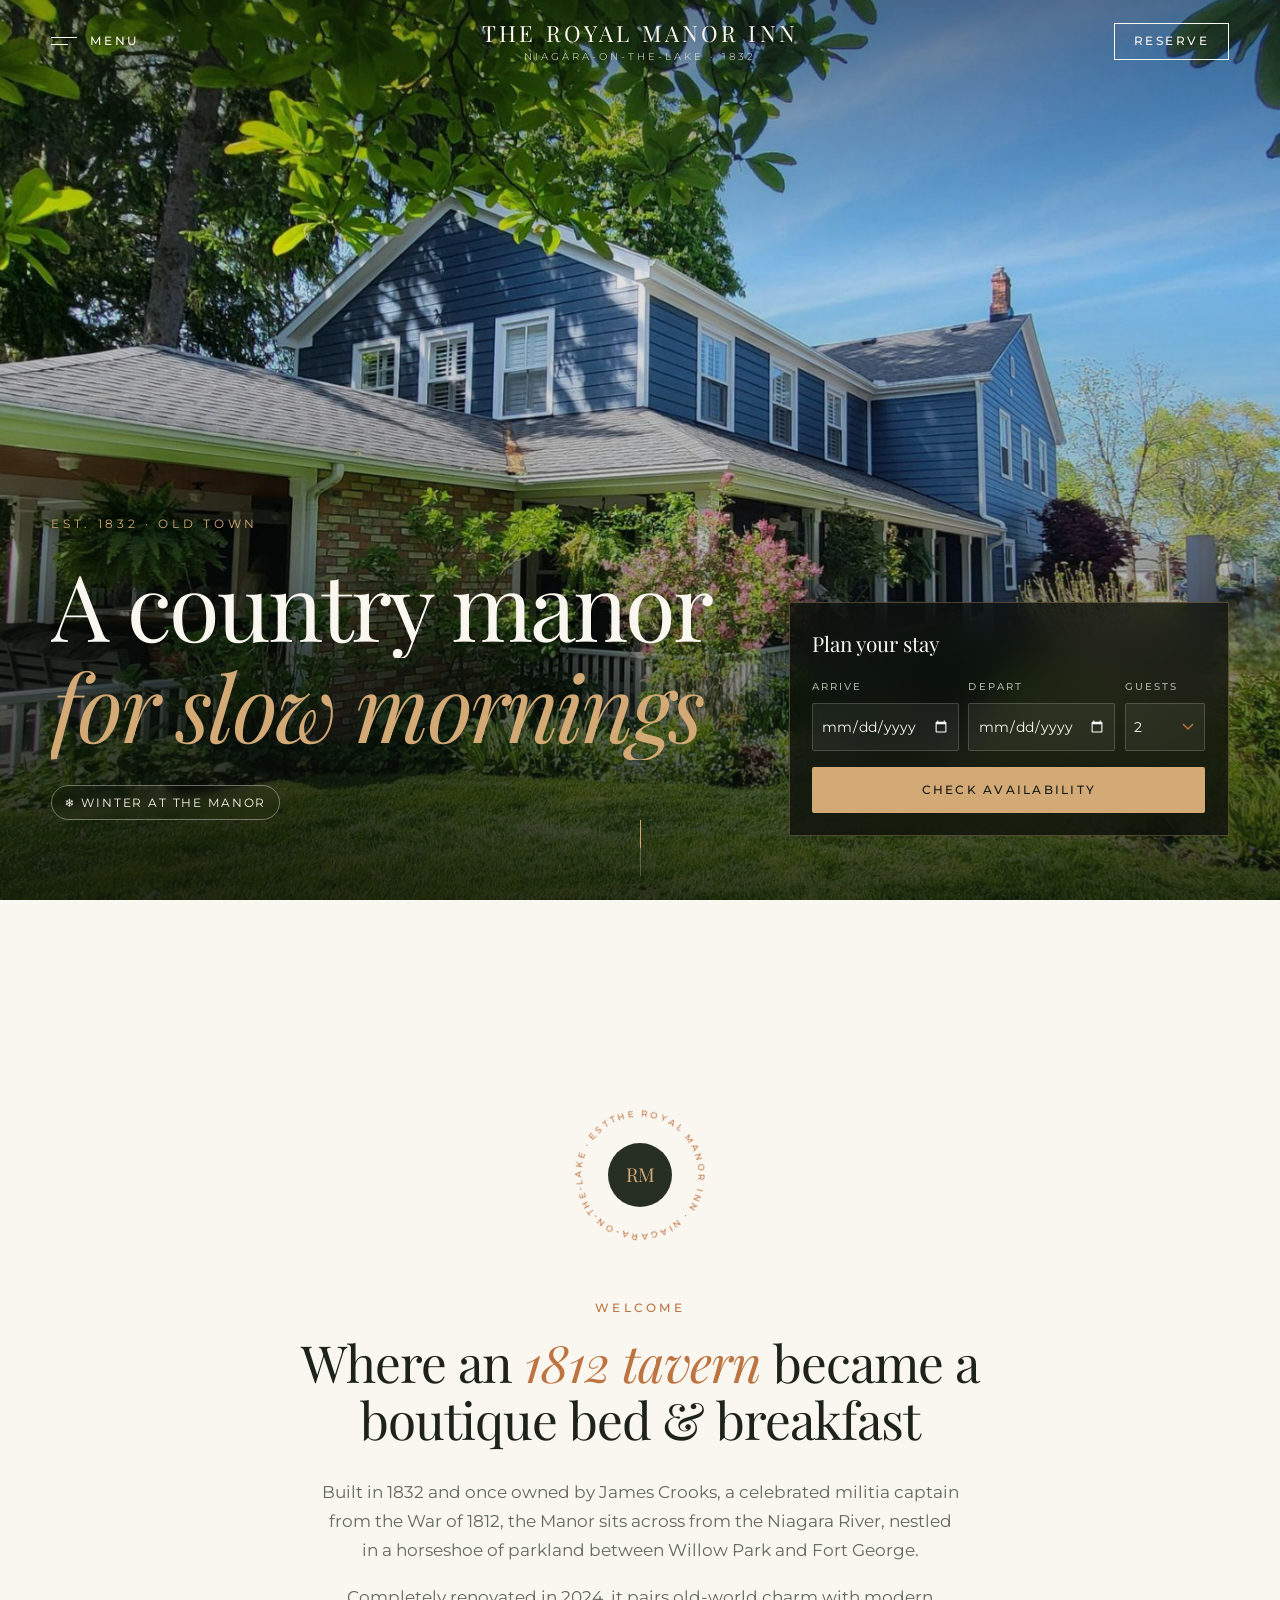
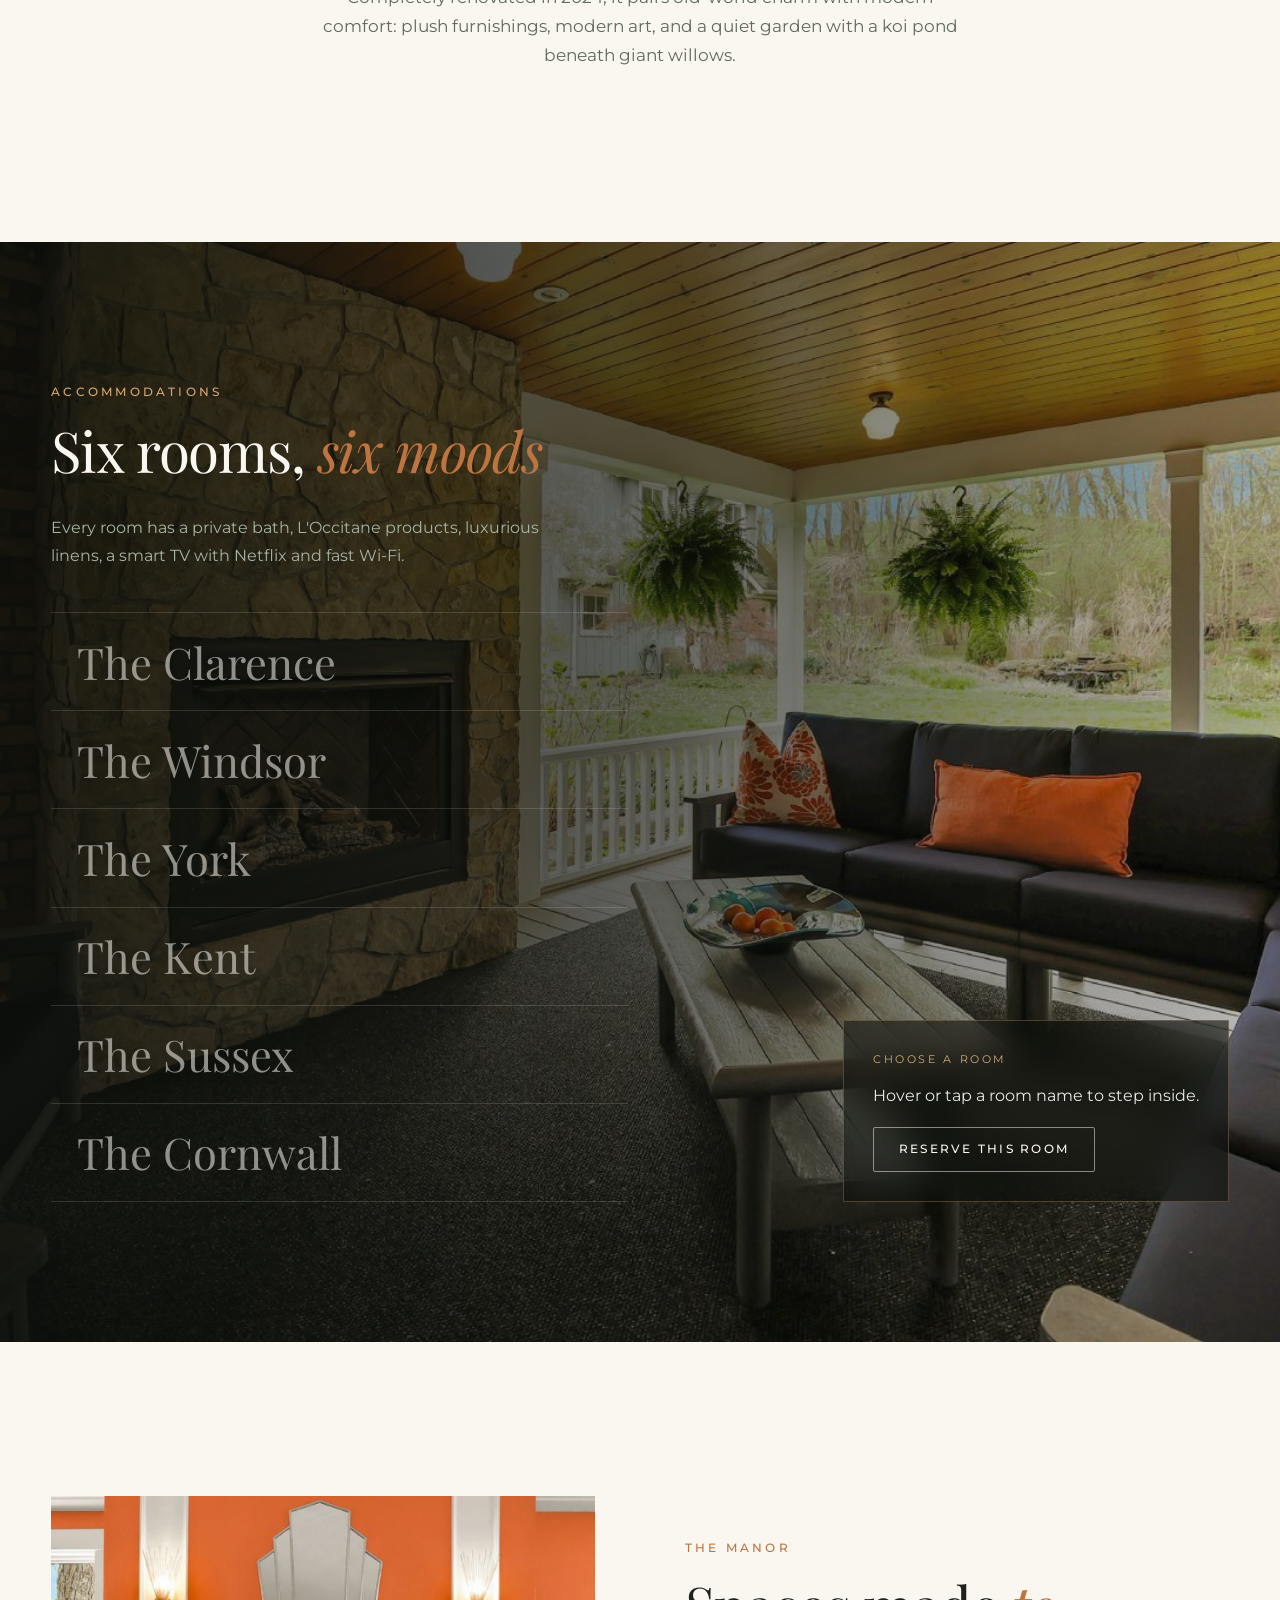
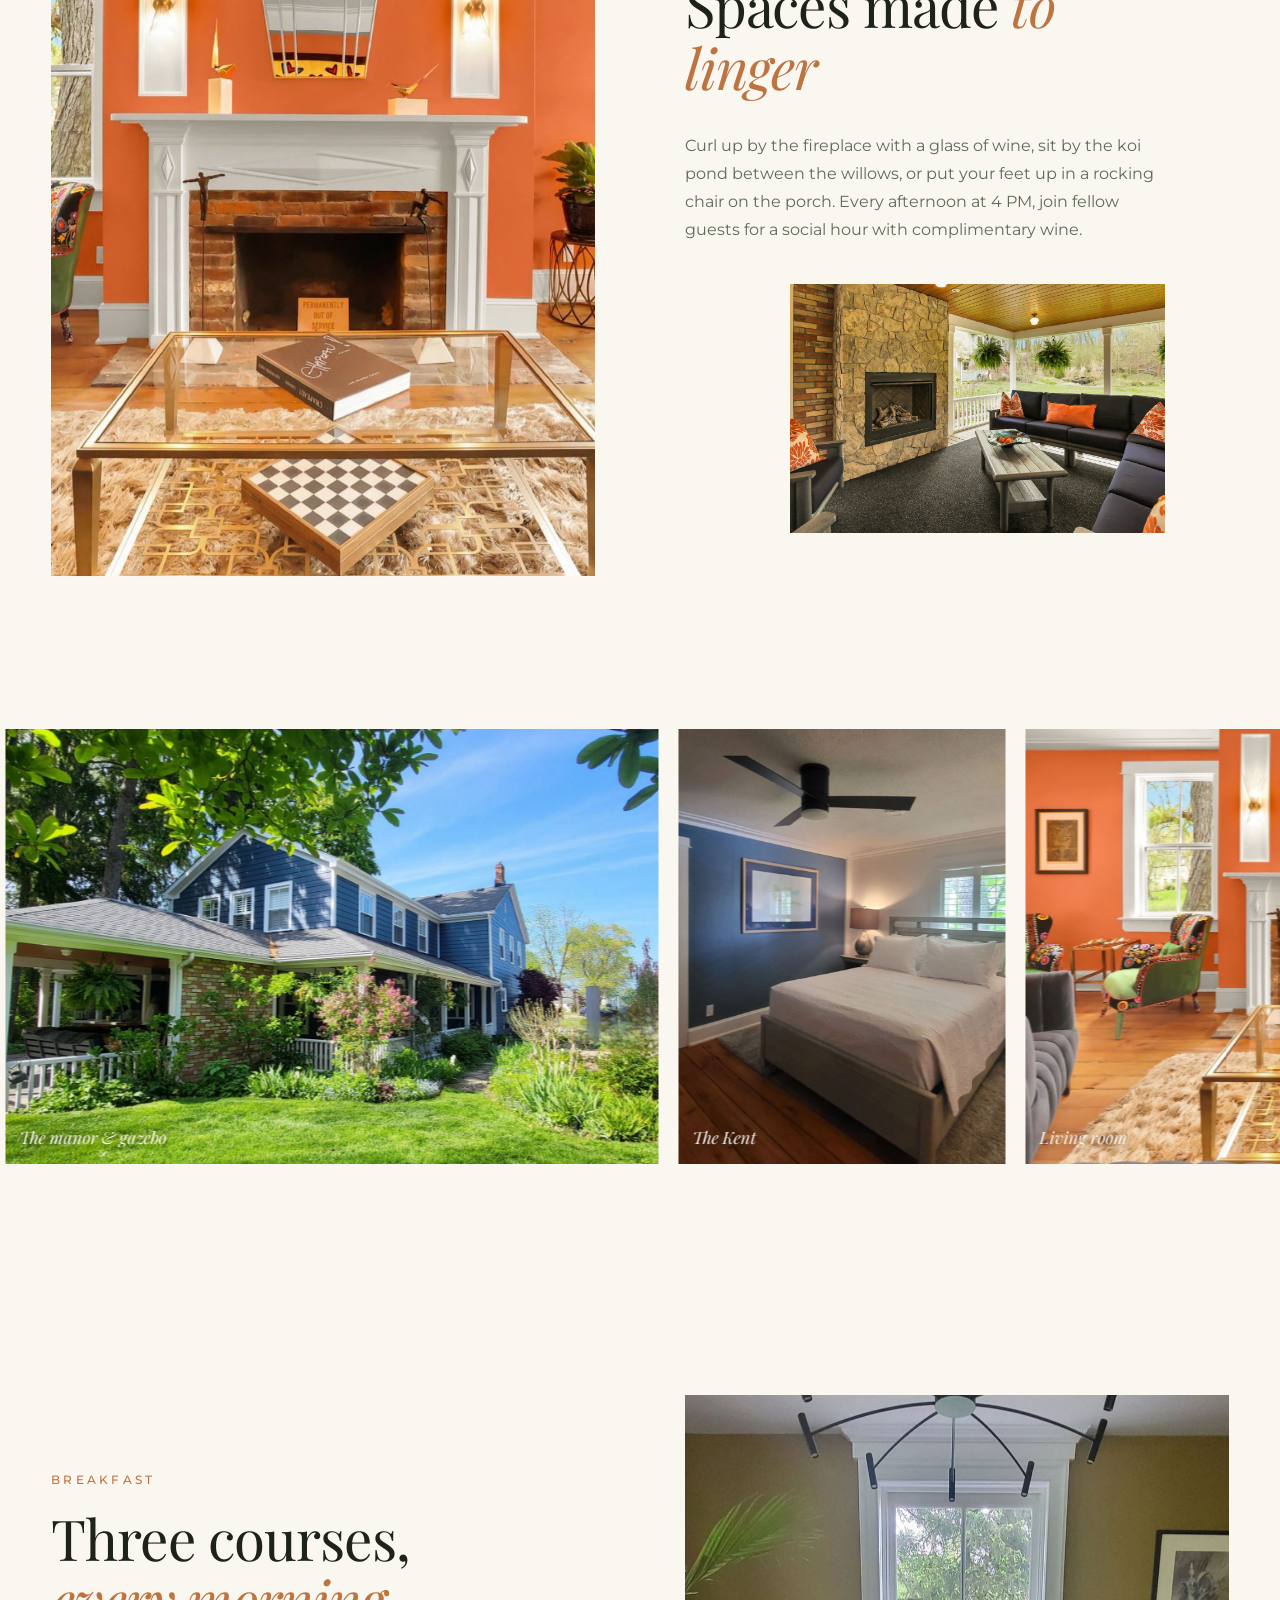
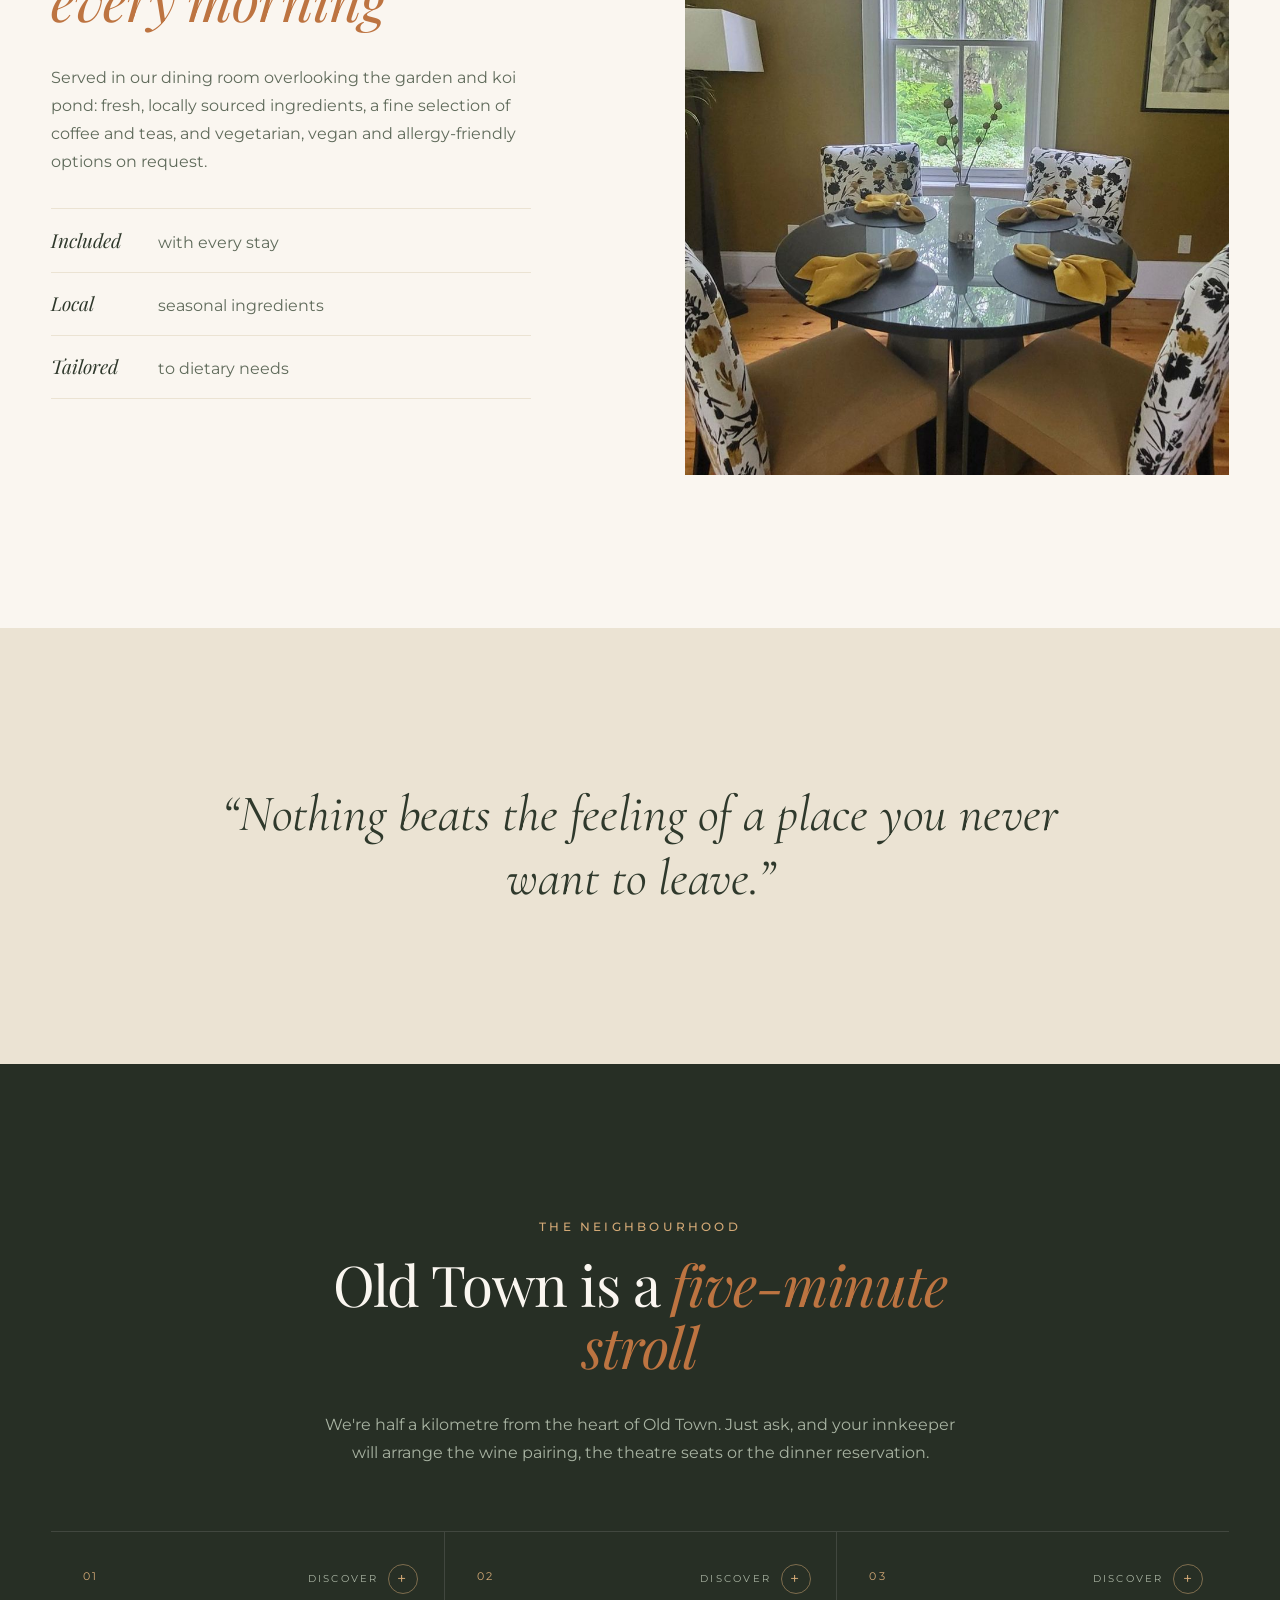
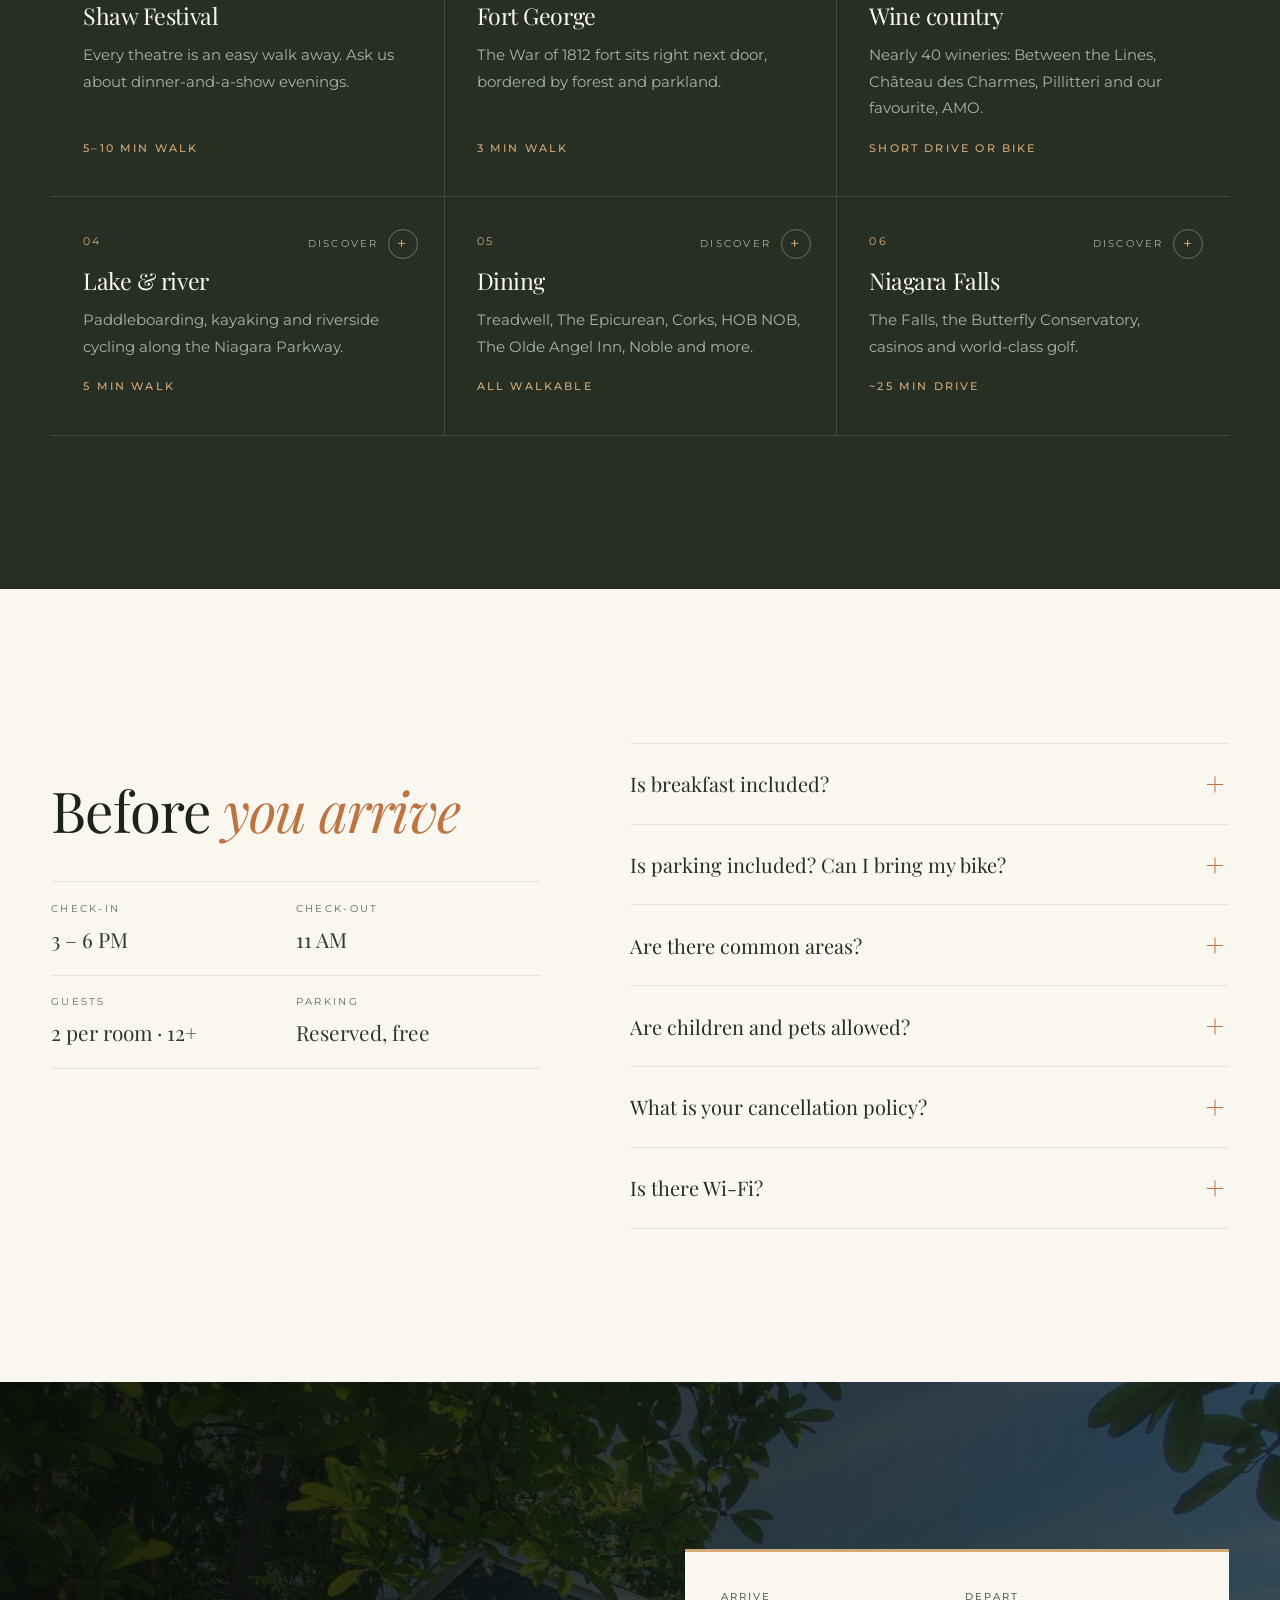
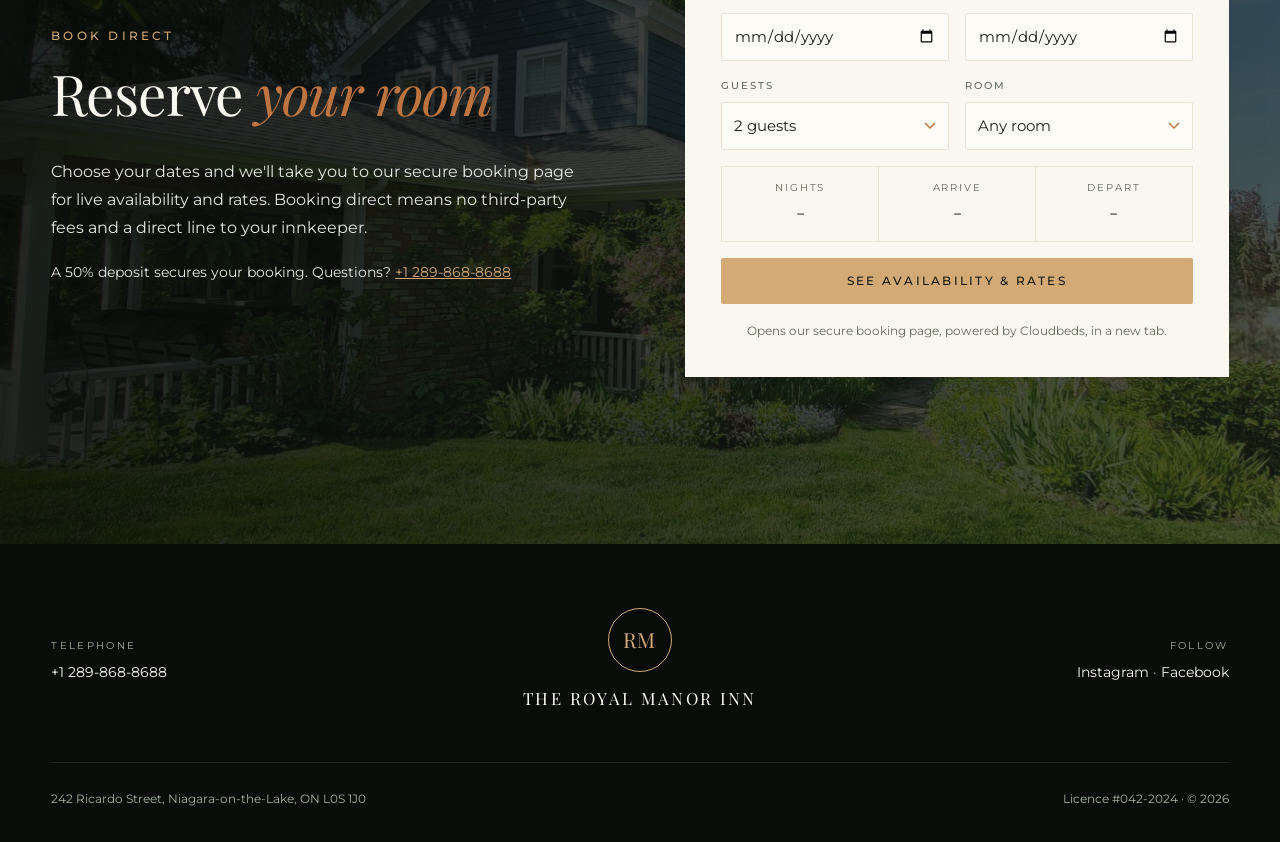
==== commit 0fed3625: "Royal Manor Inn: winter holiday page, neighbourhood pop-outs, form overflow fixes - holiday.html: co" ====
--- a/royal-manor-inn/index.html
+++ b/royal-manor-inn/index.html
@@ -48,6 +48,7 @@
     <a href="#explore" data-menu="explore"><span>04</span>Explore</a>
     <a href="#faq" data-menu="explore"><span>05</span>Good to know</a>
     <a href="#book" data-menu="book"><span>06</span>Reserve</a>
+    <a href="holiday.html" data-menu="manor"><span>07</span>Winter at the Manor</a>
   </nav>
   <div class="menu-foot">
     <a href="tel:+12898688688">+1 289-868-8688</a>
@@ -66,6 +67,7 @@
         <span class="line"><span>A country manor</span></span>
         <span class="line"><span><em>for slow mornings</em></span></span>
       </h1>
+      <a class="season-pill rise" href="holiday.html">❄ Winter at the Manor</a>
     </div>
 
     <form class="hero-book rise" data-booking aria-label="Check availability">
@@ -190,12 +192,72 @@
       <p class="reveal">We're half a kilometre from the heart of Old Town. Just ask, and your innkeeper will arrange the wine pairing, the theatre seats or the dinner reservation.</p>
     </div>
     <ol class="explore-list">
-      <li class="reveal"><span class="n">01</span><h3>Shaw Festival</h3><p>Every theatre is an easy walk away. Ask us about dinner-and-a-show evenings.</p><b>5–10 min walk</b></li>
-      <li class="reveal"><span class="n">02</span><h3>Fort George</h3><p>The War of 1812 fort sits right next door, bordered by forest and parkland.</p><b>3 min walk</b></li>
-      <li class="reveal"><span class="n">03</span><h3>Wine country</h3><p>Nearly 40 wineries: Between the Lines, Château des Charmes, Pillitteri and our favourite, AMO.</p><b>Short drive or bike</b></li>
-      <li class="reveal"><span class="n">04</span><h3>Lake &amp; river</h3><p>Paddleboarding, kayaking and riverside cycling along the Niagara Parkway.</p><b>5 min walk</b></li>
-      <li class="reveal"><span class="n">05</span><h3>Dining</h3><p>Treadwell, The Epicurean, Corks, HOB NOB, The Olde Angel Inn, Noble and more.</p><b>All walkable</b></li>
-      <li class="reveal"><span class="n">06</span><h3>Niagara Falls</h3><p>The Falls, the Butterfly Conservatory, casinos and world-class golf.</p><b>~25 min drive</b></li>
+      <li class="reveal">
+        <button class="ex-card" data-place="shaw" aria-haspopup="dialog">
+          <span class="n">01</span><h3>Shaw Festival</h3><p>Every theatre is an easy walk away. Ask us about dinner-and-a-show evenings.</p><b>5–10 min walk</b><span class="ex-cta">Discover <i aria-hidden="true">+</i></span>
+        </button>
+        <div class="ex-detail" hidden>
+          <p class="exd-lead">One of North America's great repertory theatre companies, with its stages right here in Old Town.</p>
+          <ul><li>Three theatres, all within a comfortable walk of the Manor</li><li>Seasons run from spring into the holidays</li><li>Matinees leave the evening free for a long dinner</li></ul>
+          <p class="exd-tip"><span>Innkeeper's tip</span>Tell us which show you're seeing and we'll book an early dinner nearby so you aren't rushing to curtain.</p>
+          <a class="exd-map" data-q="Shaw Festival Theatre Niagara-on-the-Lake"></a>
+        </div>
+      </li>
+      <li class="reveal">
+        <button class="ex-card" data-place="fort" aria-haspopup="dialog">
+          <span class="n">02</span><h3>Fort George</h3><p>The War of 1812 fort sits right next door, bordered by forest and parkland.</p><b>3 min walk</b><span class="ex-cta">Discover <i aria-hidden="true">+</i></span>
+        </button>
+        <div class="ex-detail" hidden>
+          <p class="exd-lead">A National Historic Site that was British Army headquarters during the War of 1812, the same war in which the Manor's former owner, Captain James Crooks, served.</p>
+          <ul><li>Reconstructed earthworks, blockhouses and officers' quarters</li><li>Costumed interpreters and demonstrations in season</li><li>Wooded trails link it to the Niagara River and Commons</li></ul>
+          <p class="exd-tip"><span>Innkeeper's tip</span>The forest you see from The Cornwall borders the fort, so go early in the morning for a quiet walk before breakfast.</p>
+          <a class="exd-map" data-q="Fort George National Historic Site Niagara-on-the-Lake"></a>
+        </div>
+      </li>
+      <li class="reveal">
+        <button class="ex-card" data-place="wine" aria-haspopup="dialog">
+          <span class="n">03</span><h3>Wine country</h3><p>Nearly 40 wineries: Between the Lines, Château des Charmes, Pillitteri and our favourite, AMO.</p><b>Short drive or bike</b><span class="ex-cta">Discover <i aria-hidden="true">+</i></span>
+        </button>
+        <div class="ex-detail" hidden>
+          <p class="exd-lead">Niagara-on-the-Lake is home to nearly 40 member wineries, from rustic boutique barns to architecturally stunning estates. It's also one of the world's great icewine regions.</p>
+          <ul><li><strong>Between the Lines</strong>: a relaxed, family-run barn</li><li><strong>Château des Charmes</strong> and <strong>Pillitteri</strong>: grand estates</li><li><strong>AMO Winery</strong>: our local favourite</li></ul>
+          <p class="exd-tip"><span>Innkeeper's tip</span>Craving something fancy? We can arrange a fine-dining experience at a local winery, complete with the perfect wine pairing.</p>
+          <a class="exd-map" data-q="wineries Niagara-on-the-Lake"></a>
+        </div>
+      </li>
+      <li class="reveal">
+        <button class="ex-card" data-place="lake" aria-haspopup="dialog">
+          <span class="n">04</span><h3>Lake &amp; river</h3><p>Paddleboarding, kayaking and riverside cycling along the Niagara Parkway.</p><b>5 min walk</b><span class="ex-cta">Discover <i aria-hidden="true">+</i></span>
+        </button>
+        <div class="ex-detail" hidden>
+          <p class="exd-lead">The Niagara River runs just across the street, and the shore of Lake Ontario is a few minutes' stroll away.</p>
+          <ul><li>Sunset over the lake from Queen's Royal Park and its gazebo</li><li>Riverside cycling on the Niagara River Recreation Trail</li><li>Paddleboarding and kayaking in the warmer months</li></ul>
+          <p class="exd-tip"><span>Innkeeper's tip</span>Bring your bike, because there's room in our garage. The riverside path starts almost at our door.</p>
+          <a class="exd-map" data-q="Queen's Royal Park Niagara-on-the-Lake"></a>
+        </div>
+      </li>
+      <li class="reveal">
+        <button class="ex-card" data-place="dining" aria-haspopup="dialog">
+          <span class="n">05</span><h3>Dining</h3><p>Treadwell, The Epicurean, Corks, HOB NOB, The Olde Angel Inn, Noble and more.</p><b>All walkable</b><span class="ex-cta">Discover <i aria-hidden="true">+</i></span>
+        </button>
+        <div class="ex-detail" hidden>
+          <p class="exd-lead">From fine dining to a pint by the fire, everything is within walking distance.</p>
+          <ul><li><strong>Fine dining</strong>: Treadwell Cuisine, Noble, Tiara, Aura on the Lake</li><li><strong>Casual</strong>: The Epicurean, Corks Wine Bar &amp; Eatery, Sunset Grill, Shaw Cafe</li><li><strong>Pub fare</strong>: The Olde Angel Inn</li><li><strong>More nearby</strong>: 11th Post, NOTL Bar &amp; Restaurant, HOB NOB, Cannery Restaurant</li></ul>
+          <p class="exd-tip"><span>Innkeeper's tip</span>Fancy something easy? Take a five-minute stroll to Old Town for live music, an ice-cold beer and fish &amp; chips at the local pub.</p>
+          <a class="exd-map" data-q="restaurants Queen Street Niagara-on-the-Lake"></a>
+        </div>
+      </li>
+      <li class="reveal">
+        <button class="ex-card" data-place="falls" aria-haspopup="dialog">
+          <span class="n">06</span><h3>Niagara Falls</h3><p>The Falls, the Butterfly Conservatory, casinos and world-class golf.</p><b>~25 min drive</b><span class="ex-cta">Discover <i aria-hidden="true">+</i></span>
+        </button>
+        <div class="ex-detail" hidden>
+          <p class="exd-lead">Follow the scenic Niagara Parkway south along the river to one of the world's great natural wonders.</p>
+          <ul><li>The Horseshoe Falls, and the parkway drive itself</li><li>Niagara Parks Butterfly Conservatory, on the way</li><li>Casinos and world-class golf for an evening or an afternoon</li></ul>
+          <p class="exd-tip"><span>Innkeeper's tip</span>Go to the Falls in the morning, then come back to Old Town for lunch. You'll have the quiet of NOTL all afternoon.</p>
+          <a class="exd-map" data-q="Niagara Falls Ontario"></a>
+        </div>
+      </li>
     </ol>
   </section>
 
@@ -277,6 +339,26 @@
 <a class="mobile-book" href="#book">Reserve your stay</a>
 <div class="drag-cursor" aria-hidden="true">Drag</div>
 
+<dialog class="ex-modal" aria-labelledby="exm-title">
+  <div class="exm-sheet">
+    <span class="exm-grip" aria-hidden="true"></span>
+    <button class="exm-close" aria-label="Close">×</button>
+    <p class="exm-meta"><span class="exm-n"></span><span class="exm-dist"></span></p>
+    <h3 id="exm-title"></h3>
+    <div class="exm-body"></div>
+    <div class="exm-actions">
+      <a class="btn btn-gold exm-map" target="_blank" rel="noopener">Get directions</a>
+      <a class="btn btn-outline exm-book" href="#book">Plan your stay</a>
+    </div>
+    <div class="exm-nav">
+      <button class="exm-prev" aria-label="Previous place">←</button>
+      <span class="exm-count" aria-live="polite"></span>
+      <button class="exm-next" aria-label="Next place">→</button>
+    </div>
+  </div>
+</dialog>
+
+
 <script src="assets/main.js"></script>
 </body>
 </html>
--- a/royal-manor-inn/assets/styles.css
+++ b/royal-manor-inn/assets/styles.css
@@ -97,6 +97,7 @@
 body.menu-open .menu-nav a:nth-child(4) { transition-delay: .56s; }
 body.menu-open .menu-nav a:nth-child(5) { transition-delay: .63s; }
 body.menu-open .menu-nav a:nth-child(6) { transition-delay: .70s; }
+body.menu-open .menu-nav a:nth-child(7) { transition-delay: .77s; }
 .menu-foot { position: absolute; right: var(--gutter); bottom: 2rem; display: grid; text-align: right; font-size: .8rem; color: var(--sage-300); gap: .2rem; }
 .menu-foot a { color: var(--gold); text-decoration: none; }
 
@@ -122,17 +123,25 @@
 .panel-title { font-family: var(--display); font-size: 1.3rem; margin: 0; }
 .hero-book-row { display: grid; grid-template-columns: minmax(0, 1fr) minmax(0, 1fr) minmax(0, .55fr); gap: .6rem; }
 .hero-book label span { color: var(--sage-300); }
-.hero-book input, .hero-book select { background: rgba(250, 246, 240, .06); border-color: rgba(250, 246, 240, .18); color: var(--cream-50); color-scheme: dark; padding: .7em .6em; font-size: .85rem; }
+.hero-book input, .hero-book select { background-color: rgba(250, 246, 240, .06); border-color: rgba(250, 246, 240, .18); color: var(--cream-50); color-scheme: dark; padding: .7em .6em; font-size: .85rem; }
 .scroll-cue { position: absolute; left: 50%; bottom: 24px; width: 1px; height: 56px; background: rgba(250, 246, 240, .25); overflow: hidden; }
 .scroll-cue span { position: absolute; left: 0; top: 0; width: 1px; height: 50%; background: var(--gold); animation: cue 2.2s var(--ease) infinite; }
 @keyframes cue { 0% { transform: translateY(-100%); } 100% { transform: translateY(220%); } }
 
 /* Forms */
+label { display: block; min-width: 0; }
 label span { display: block; font-size: .64rem; font-weight: 500; letter-spacing: .2em; text-transform: uppercase; color: var(--muted); margin-bottom: .45rem; }
-input, select { width: 100%; height: 48px; font: 400 .92rem var(--body); color: var(--ink); background: var(--cream-25); border: 1px solid var(--linen); border-radius: 2px; padding: .7em .8em; }
+input, select { -webkit-appearance: none; appearance: none; display: block; width: 100%; min-width: 0; max-width: 100%; height: 48px; line-height: 1.2; font: 400 .92rem var(--body); color: var(--ink); background: var(--cream-25); border: 1px solid var(--linen); border-radius: 2px; padding: .7em .8em; }
 input:focus, select:focus { outline: none; border-color: var(--gold); box-shadow: 0 0 0 3px rgba(211, 169, 118, .25); }
+select { padding-right: 2.2em; background-image: url("data:image/svg+xml,%3Csvg xmlns='http://www.w3.org/2000/svg' width='12' height='8' viewBox='0 0 12 8'%3E%3Cpath d='M1 1l5 5 5-5' fill='none' stroke='%23bd7441' stroke-width='1.5'/%3E%3C/svg%3E"); background-repeat: no-repeat; background-position: right .8em center; }
+input[type="date"]::-webkit-date-and-time-value { text-align: left; }
+input[type="date"]::-webkit-calendar-picker-indicator { margin-left: 0; }
+a[href^="tel:"] { white-space: nowrap; }
 .form-msg { margin: 0; font-size: .85rem; color: var(--gold-2); }
 .form-msg:empty { display: none; }
+
+.season-pill { display: inline-flex; align-items: center; gap: .5rem; margin-top: 1.6rem; padding: .55em 1.1em; border: 1px solid rgba(250, 246, 240, .4); border-radius: 999px; font-size: .72rem; letter-spacing: .16em; text-transform: uppercase; text-decoration: none; color: var(--cream-50); backdrop-filter: blur(6px); transition: background .4s var(--ease), color .4s var(--ease); }
+.season-pill:hover { background: var(--cream-50); color: var(--forest-950); }
 
 /* ---------- Intro ---------- */
 .intro { position: relative; max-width: 820px; margin: 0 auto; padding: clamp(110px, 16vw, 200px) var(--gutter) clamp(90px, 12vw, 160px); text-align: center; }
@@ -201,11 +210,57 @@
 .explore-head { max-width: 640px; margin: 0 auto 4rem; text-align: center; }
 .explore-head p:not(.eyebrow) { color: var(--sage-300); }
 .explore-list { list-style: none; padding: 0; margin: 0 auto; max-width: 1240px; display: grid; grid-template-columns: repeat(3, 1fr); border-top: 1px solid rgba(250, 246, 240, .12); }
-.explore-list li { padding: 2.2rem 2rem 2.4rem 0; border-bottom: 1px solid rgba(250, 246, 240, .12); display: flex; flex-direction: column; }
-.explore-list li:not(:nth-child(3n+1)) { padding-left: 2rem; border-left: 1px solid rgba(250, 246, 240, .12); }
+.explore-list li { border-bottom: 1px solid rgba(250, 246, 240, .12); display: flex; }
+.explore-list li:not(:nth-child(3n+1)) { border-left: 1px solid rgba(250, 246, 240, .12); }
+.ex-card { all: unset; box-sizing: border-box; position: relative; display: flex; flex-direction: column; width: 100%; padding: 2.2rem 2rem 2.4rem; cursor: pointer; color: inherit; overflow: hidden; isolation: isolate; transition: background .5s var(--ease); }
+.ex-card::before { content: ""; position: absolute; inset: 0; z-index: -1; background: linear-gradient(160deg, rgba(211, 169, 118, .14), rgba(211, 169, 118, 0) 70%); opacity: 0; transition: opacity .5s var(--ease); }
+.ex-card:hover::before, .ex-card:focus-visible::before { opacity: 1; }
+.ex-card:focus-visible { outline: 1px solid var(--gold); outline-offset: -1px; }
+.ex-card h3 { font-family: var(--display); transition: transform .5s var(--ease); }
+.ex-card:hover h3 { transform: translateX(6px); font-style: italic; }
 .explore-list .n { font-size: .7rem; letter-spacing: .2em; color: var(--gold); margin-bottom: 1rem; }
 .explore-list p { color: var(--sage-300); font-size: .95rem; }
 .explore-list b { margin-top: auto; font-weight: 500; font-size: .68rem; letter-spacing: .2em; text-transform: uppercase; color: var(--gold); }
+.ex-cta { position: absolute; top: 2rem; right: 1.6rem; display: inline-flex; align-items: center; gap: .6rem; font-size: .64rem; letter-spacing: .22em; text-transform: uppercase; color: var(--sage-300); transition: color .4s; }
+.ex-cta i { font-style: normal; display: grid; place-items: center; width: 30px; height: 30px; border: 1px solid rgba(211, 169, 118, .5); border-radius: 50%; color: var(--gold); font-size: 1rem; transition: transform .5s var(--ease), background .4s, color .4s; }
+.ex-card:hover .ex-cta { color: var(--cream-50); }
+.ex-card:hover .ex-cta i { transform: rotate(90deg); background: var(--gold); color: var(--forest-950); }
+
+/* Explore pop-out (one shared dialog) */
+.ex-modal { border: 0; padding: 0; margin: auto; width: min(620px, calc(100% - 32px)); max-height: min(86vh, 760px); background: transparent; color: var(--ink); overflow: visible; }
+.ex-modal::backdrop { background: rgba(9, 12, 9, .7); backdrop-filter: blur(4px); }
+.ex-modal[open] .exm-sheet { animation: exmIn .55s var(--ease); }
+.ex-modal[open]::backdrop { animation: fadeIn .4s ease both; opacity: 0; }
+.ex-modal.closing .exm-sheet { animation: exmOut .3s var(--ease) forwards; }
+.ex-modal.closing::backdrop { animation: fadeOut .3s ease forwards; }
+@keyframes exmIn { from { opacity: 0; transform: translateY(24px) scale(.98); } }
+@keyframes exmOut { to { opacity: 0; transform: translateY(24px) scale(.98); } }
+@keyframes fadeOut { from { opacity: 1; } to { opacity: 0; } }
+.exm-sheet { position: relative; background: var(--cream-50); border-top: 3px solid var(--gold); padding: clamp(28px, 4vw, 44px); max-height: inherit; overflow-y: auto; overscroll-behavior: contain; }
+.exm-grip { display: none; }
+.exm-close { position: absolute; top: 14px; right: 14px; width: 40px; height: 40px; border-radius: 50%; border: 1px solid var(--linen); background: var(--cream-25); font-size: 1.4rem; line-height: 1; cursor: pointer; color: var(--forest-900); transition: transform .4s var(--ease), background .3s; }
+.exm-close:hover { transform: rotate(90deg); background: var(--linen); }
+.exm-meta { display: flex; gap: 1rem; align-items: center; font-size: .66rem; letter-spacing: .22em; text-transform: uppercase; color: var(--copper); margin: 0 0 .8rem; }
+.exm-meta .exm-dist { color: var(--muted); }
+.ex-modal h3 { font-size: clamp(1.8rem, 4vw, 2.5rem); color: var(--forest-900); padding-right: 2.5rem; }
+.exd-lead { font-size: 1.06rem; color: var(--ink); }
+.exm-body ul { list-style: none; margin: 0 0 1.4rem; padding: 0; border-top: 1px solid var(--linen); }
+.exm-body li { padding: .75rem 0 .75rem 1.6rem; border-bottom: 1px solid var(--linen); color: var(--muted); position: relative; font-size: .95rem; }
+.exm-body li::before { content: ""; position: absolute; left: 0; top: 1.3em; width: 8px; height: 1px; background: var(--copper); }
+.exm-body li strong { color: var(--forest-900); font-weight: 500; }
+.exd-tip { background: var(--linen); padding: 1rem 1.2rem; font-family: var(--quote); font-style: italic; font-size: 1.18rem; line-height: 1.45; color: var(--forest-800); }
+.exd-tip span { display: block; font: 500 .62rem var(--body); font-style: normal; letter-spacing: .22em; text-transform: uppercase; color: var(--copper); margin-bottom: .35rem; }
+.exm-actions { display: flex; flex-wrap: wrap; gap: .6rem; margin-top: 1.4rem; }
+.exm-actions .btn { flex: 1 1 180px; }
+.btn-outline { border-color: var(--forest-800); color: var(--forest-800); background: transparent; }
+.btn-outline:hover { background: var(--forest-800); color: var(--cream-50); }
+.exm-nav { display: flex; align-items: center; justify-content: space-between; margin-top: 1.4rem; padding-top: 1rem; border-top: 1px solid var(--linen); }
+.exm-nav button { width: 44px; height: 44px; border-radius: 50%; border: 1px solid var(--linen); background: none; cursor: pointer; font-size: 1.1rem; color: var(--forest-900); transition: background .3s, color .3s; }
+.exm-nav button:hover { background: var(--forest-900); color: var(--cream-50); }
+.exm-count { font-size: .72rem; letter-spacing: .2em; color: var(--muted); }
+.exm-body.swap { animation: swap .45s var(--ease); }
+@keyframes swap { from { opacity: 0; transform: translateX(var(--dir, 16px)); } }
+html.modal-open { overflow: hidden; }
 
 /* ---------- FAQ ---------- */
 .faq-section { display: grid; grid-template-columns: .9fr 1.1fr; gap: clamp(32px, 7vw, 110px); padding: clamp(90px, 12vw, 160px) var(--gutter); max-width: 1300px; margin: 0 auto; }
@@ -227,11 +282,11 @@
 .book { position: relative; color: var(--cream-50); padding: clamp(100px, 13vw, 180px) var(--gutter); overflow: hidden; }
 .book-media { position: absolute; inset: 0; }
 .book-shade { position: absolute; inset: 0; background: linear-gradient(90deg, rgba(9, 12, 9, .9), rgba(21, 26, 20, .72)); }
-.book-inner { position: relative; max-width: 1200px; margin: 0 auto; display: grid; grid-template-columns: 1fr 1fr; gap: clamp(32px, 7vw, 110px); align-items: center; }
+.book-inner { position: relative; max-width: 1200px; margin: 0 auto; display: grid; grid-template-columns: minmax(0, 1fr) minmax(0, 1fr); gap: clamp(32px, 7vw, 110px); align-items: center; }
 .book-copy p:not(.eyebrow) { color: var(--sage-100); }
 .book-copy a { color: var(--gold); }
-.booking-card { background: var(--cream-50); color: var(--ink); padding: clamp(22px, 3vw, 36px); display: grid; gap: 1rem; border-top: 3px solid var(--gold); }
-.booking-card .row { display: grid; grid-template-columns: 1fr 1fr; gap: 1rem; }
+.booking-card { min-width: 0; width: 100%; background: var(--cream-50); color: var(--ink); padding: clamp(22px, 3vw, 36px); display: grid; gap: 1rem; border-top: 3px solid var(--gold); }
+.booking-card .row { display: grid; grid-template-columns: minmax(0, 1fr) minmax(0, 1fr); gap: 1rem; }
 .stay-summary { display: grid; grid-template-columns: repeat(3, 1fr); border: 1px solid var(--linen); }
 .stay-summary div { padding: .8rem .5rem; text-align: center; }
 .stay-summary div + div { border-left: 1px solid var(--linen); }
@@ -259,6 +314,7 @@
 @media (prefers-reduced-motion: reduce) {
   html { scroll-behavior: auto; }
   *, *::before, *::after { animation: none !important; transition: none !important; }
+  .ex-modal[open]::backdrop { opacity: 1; }
   .reveal, .rise, .line > span, .suites .reveal-item { opacity: 1; transform: none; }
   .curtain { display: none; }
   .hero-media img { transform: none; }
@@ -269,8 +325,8 @@
   .suites-inner { grid-template-columns: 1fr; grid-template-areas: "head" "list" "detail"; }
   .suites-detail { justify-self: stretch; max-width: none; margin-top: 2rem; }
   .explore-list { grid-template-columns: 1fr 1fr; }
-  .explore-list li:not(:nth-child(3n+1)) { padding-left: 0; border-left: 0; }
-  .explore-list li:nth-child(even) { padding-left: 2rem; border-left: 1px solid rgba(250, 246, 240, .12); }
+  .explore-list li:not(:nth-child(3n+1)) { border-left: 0; }
+  .explore-list li:nth-child(even) { border-left: 1px solid rgba(250, 246, 240, .12); }
 }
 @media (max-width: 760px) {
   .menu-label, .logo-sub { display: none; }
@@ -284,13 +340,26 @@
   .hero { flex-direction: column; align-items: stretch; justify-content: flex-end; gap: 1.4rem; padding-bottom: 92px; }
   .hero-content { flex: none; padding: 0; }
   .hero-book { width: 100%; }
+  .hero-book-row { grid-template-columns: minmax(0, 1fr) minmax(0, 1fr); }
+  .hero-book-row label:last-child { grid-column: 1 / -1; }
   .scroll-cue { display: none; }
   .editorial, .faq-section, .book-inner { grid-template-columns: 1fr; }
   .editorial.reverse .ed-media.tall { order: 0; }
   .ed-media.small { width: 100%; }
   .explore-list { grid-template-columns: 1fr; }
-  .explore-list li, .explore-list li:nth-child(even) { padding-left: 0; border-left: 0; }
-  .booking-card .row { grid-template-columns: 1fr; }
+  .explore-list li, .explore-list li:nth-child(even) { border-left: 0; }
+  .ex-card { padding: 1.8rem 0 2rem; }
+  .ex-cta { top: 1.6rem; right: 0; }
+  .ex-cta { font-size: 0; gap: 0; }
+  /* pop-out becomes a bottom sheet */
+  .ex-modal { width: 100%; max-width: none; max-height: 88vh; margin: auto 0 0; }
+  .exm-sheet { padding: 26px 20px calc(24px + env(safe-area-inset-bottom)); border-radius: 18px 18px 0 0; border-top: 0; }
+  .exm-grip { display: block; width: 42px; height: 4px; border-radius: 4px; background: var(--linen); margin: -10px auto 14px; }
+  @keyframes exmIn { from { transform: translateY(100%); } }
+  @keyframes exmOut { to { transform: translateY(100%); } }
+  .booking-card .row { grid-template-columns: minmax(0, 1fr); }
+  .book-inner { grid-template-columns: minmax(0, 1fr); }
+  .book { padding-bottom: 120px; }
   .foot-top { grid-template-columns: 1fr; text-align: center; }
   .foot-top .right { text-align: center; }
   .foot-top .foot-logo { order: -1; }
